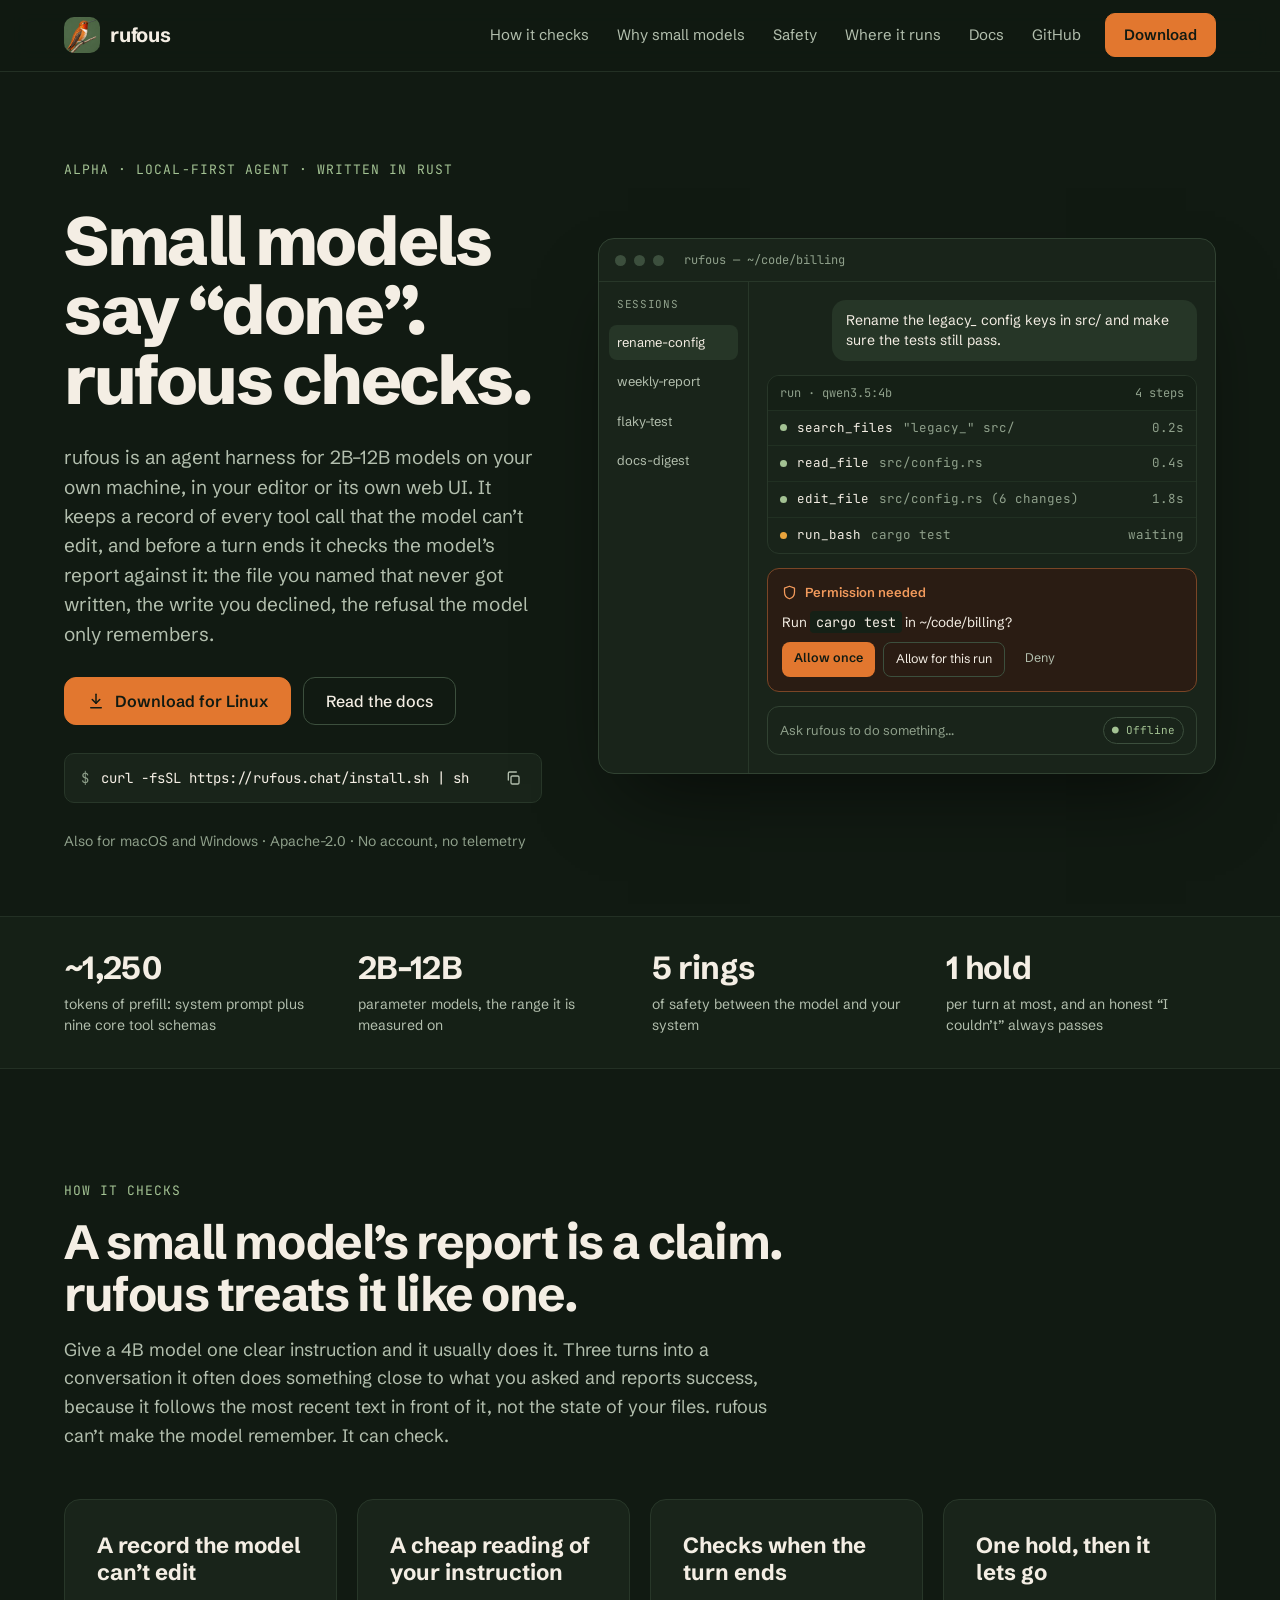
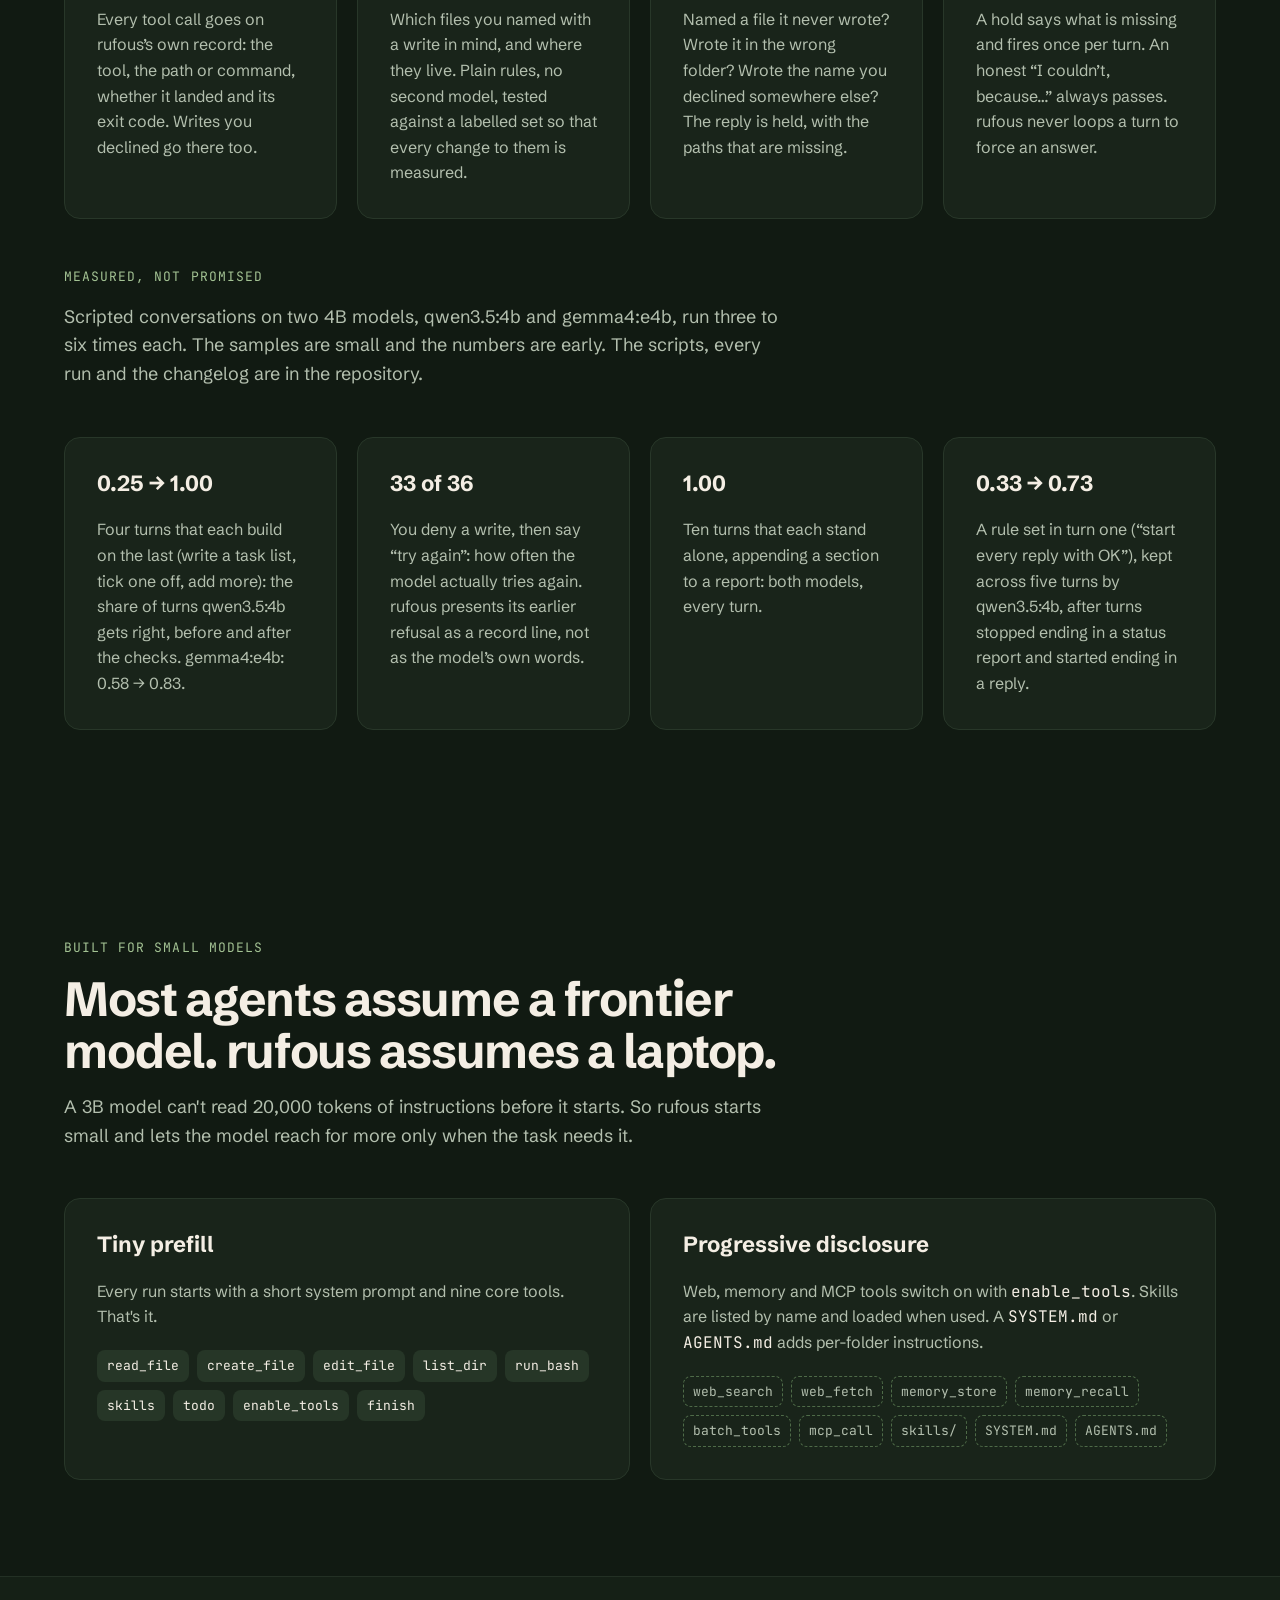
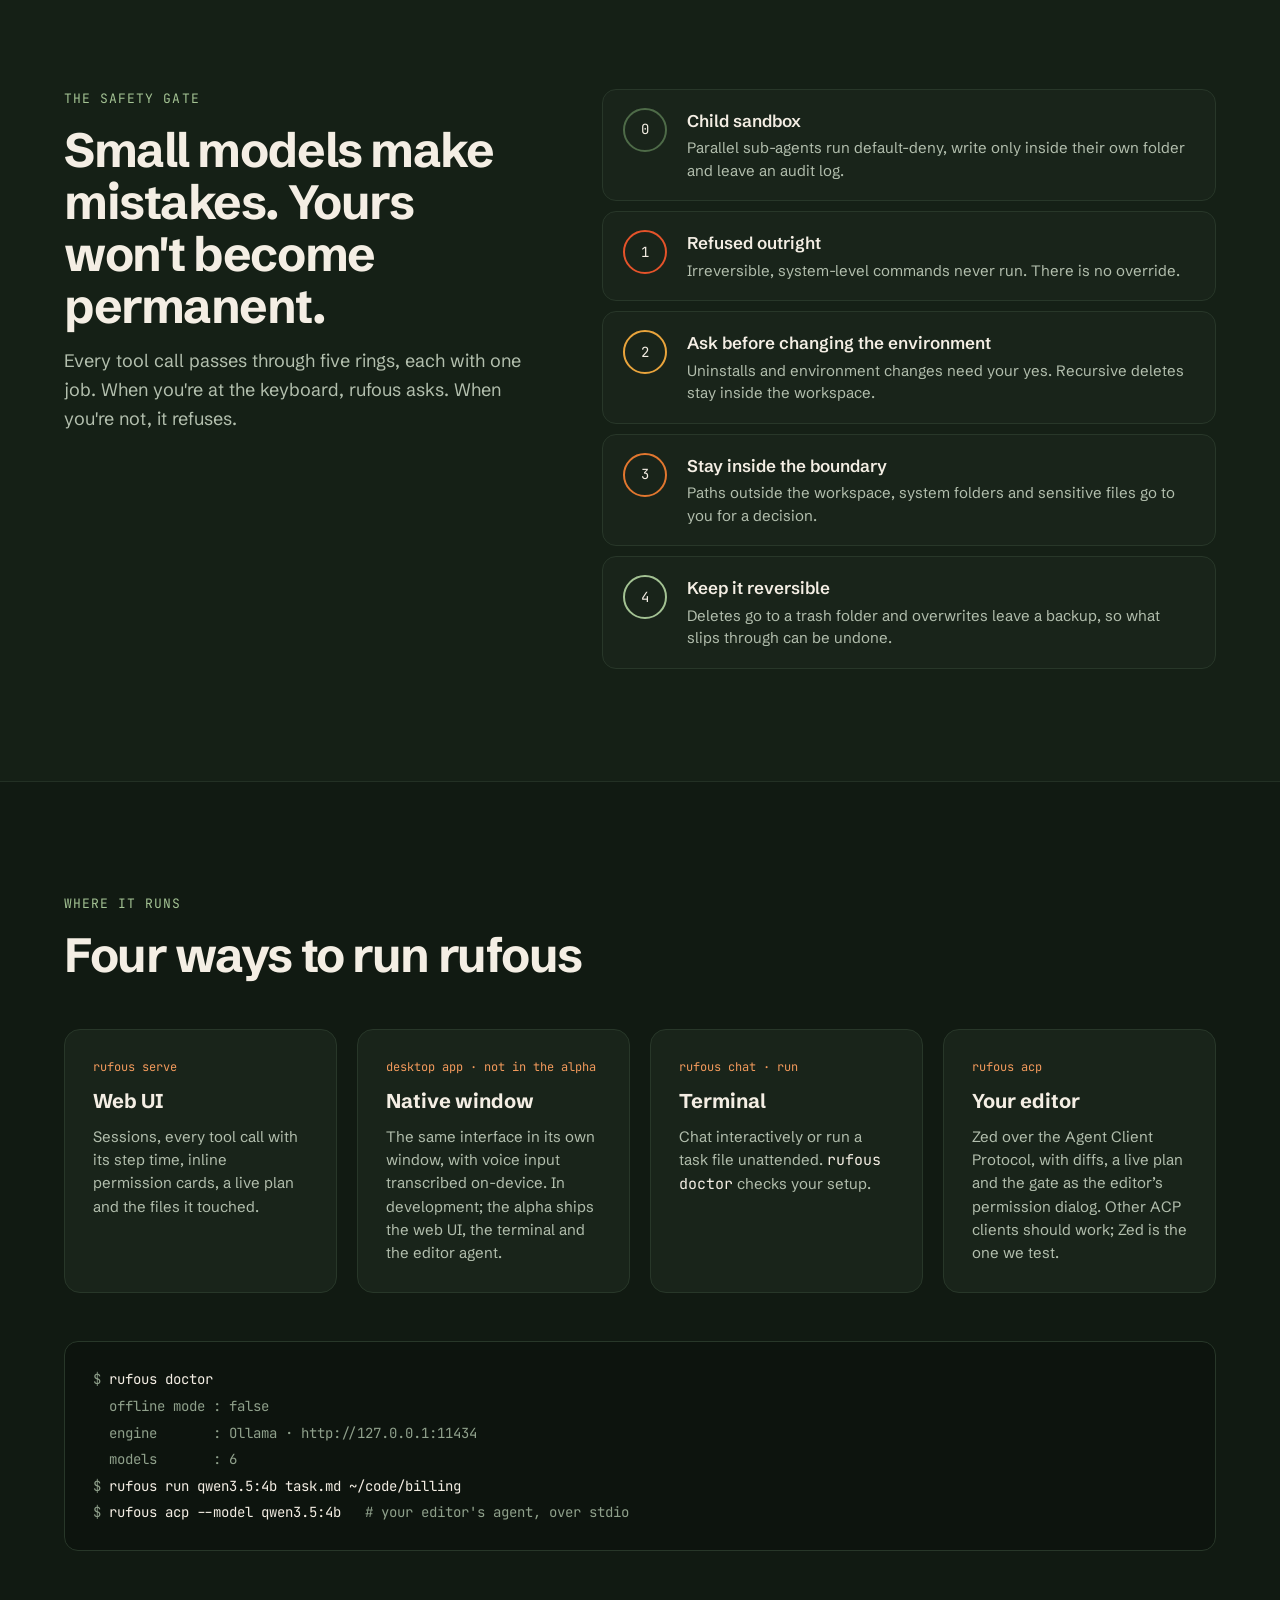
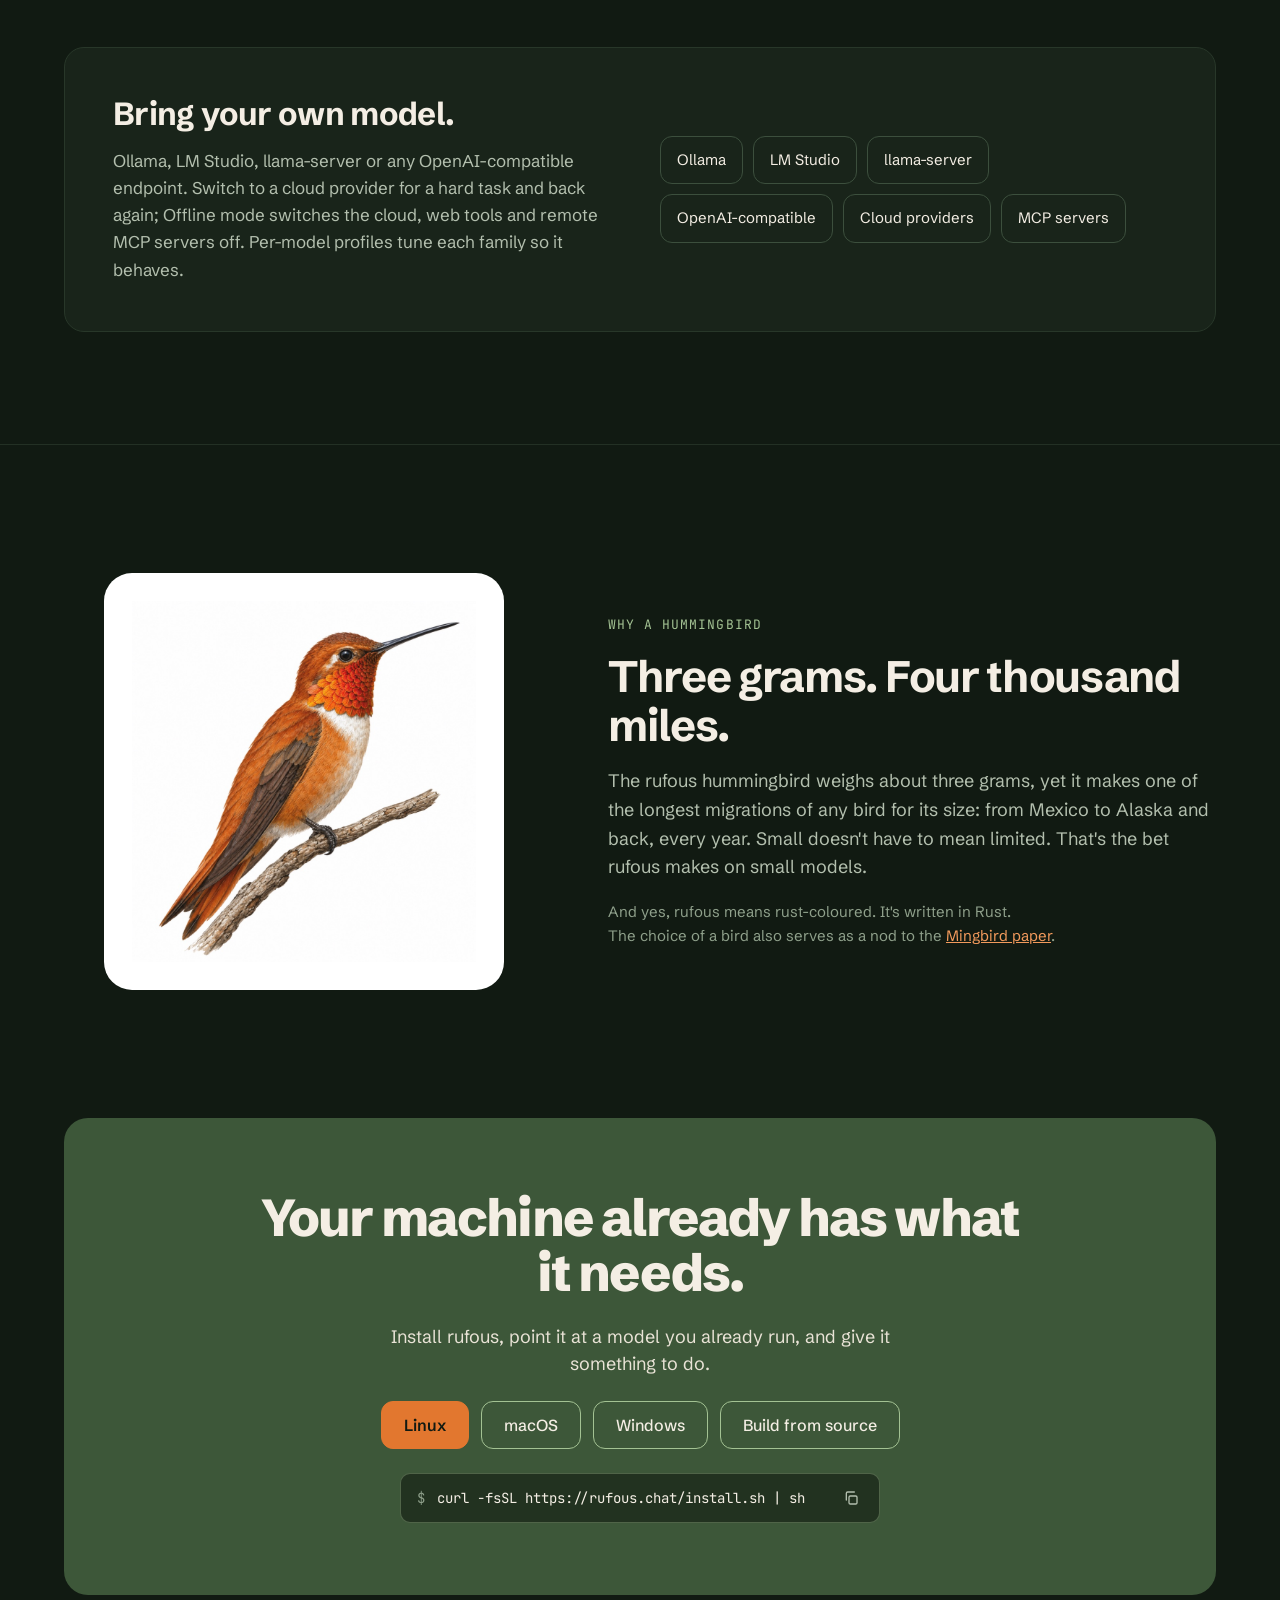
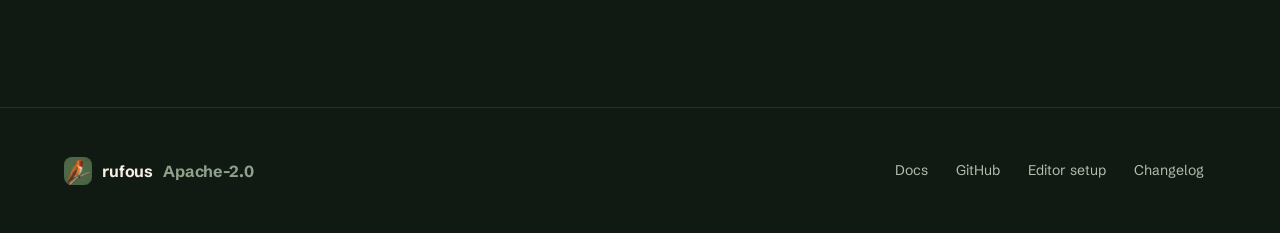
==== index.html @ 3e2ad9cb "initial checkin" ====
<!doctype html>
<html lang="en">
<head>
  <meta charset="utf-8">
  <meta name="viewport" content="width=device-width, initial-scale=1">
  <title>rufous — a local agent that checks small models</title>
  <meta name="description" content="rufous is an agent harness for 2B–12B models on your own machine. It records every tool call the model makes and checks the model’s report against that record before a turn ends. In your editor over ACP, or in its own web UI.">
  <meta name="theme-color" content="#111A12">
  <link rel="canonical" href="https://rufous.chat/">

  <meta property="og:type" content="website">
  <meta property="og:url" content="https://rufous.chat/">
  <meta property="og:title" content="rufous — a local agent that checks small models">
  <meta property="og:description" content="Small models say “done”. rufous checks. An agent harness for 2B–12B models that runs on your machine and asks before it acts.">
  <meta property="og:image" content="https://rufous.chat/assets/img/rufous-icon-512.png">
  <meta name="twitter:card" content="summary">

  <link rel="icon" href="assets/img/favicon.svg" type="image/svg+xml">
  <link rel="icon" href="assets/img/favicon-32.png" sizes="32x32" type="image/png">
  <link rel="apple-touch-icon" href="assets/img/apple-touch-icon.png">

  <link rel="preconnect" href="https://fonts.googleapis.com">
  <link rel="preconnect" href="https://fonts.gstatic.com" crossorigin>
  <link rel="stylesheet" href="https://fonts.googleapis.com/css2?family=Schibsted+Grotesk:wght@400;500;600;700;800&family=JetBrains+Mono:wght@400;500&display=swap">
  <link rel="stylesheet" href="assets/css/styles.css">
  <script>document.documentElement.classList.add('js');</script>
  <script src="assets/js/main.js" defer></script>
</head>
<body>
<a class="skip-link" href="#main">Skip to content</a>

<header class="site-header">
  <nav class="nav container" aria-label="Main">
    <a class="brand" href="#top">
      <img src="assets/img/rufous-icon-64.png" alt="" width="36" height="36">
      <span>rufous</span>
    </a>
    <button class="nav-toggle" type="button" aria-expanded="false" aria-controls="nav-links" aria-label="Open menu">
      <svg aria-hidden="true" width="20" height="20" viewBox="0 0 24 24" fill="none" stroke="currentColor" stroke-width="2" stroke-linecap="round"><path d="M4 7h16M4 12h16M4 17h16"/></svg>
    </button>
    <ul class="nav-links" id="nav-links">
      <li><a href="#checks">How it checks</a></li>
      <li><a href="#small-models">Why small models</a></li>
      <li><a href="#safety">Safety</a></li>
      <li><a href="#surfaces">Where it runs</a></li>
      <li><a href="https://github.com/OWNER/rufous#readme">Docs</a></li>
      <li><a href="https://github.com/OWNER/rufous">GitHub</a></li>
      <li class="nav-cta"><a class="btn btn-primary btn-sm" href="#download">Download</a></li>
    </ul>
  </nav>
</header>

<main id="main">

  <!-- Hero -->
  <section id="top" class="hero container">
    <div class="hero-copy">
      <p class="eyebrow">Alpha · local-first agent · written in Rust</p>
      <h1>Small models say “done”. rufous checks.</h1>
      <p class="hero-sub">rufous is an agent harness for 2B–12B models on your own machine, in your editor or its own web UI. It keeps a record of every tool call that the model can’t edit, and before a turn ends it checks the model’s report against it: the file you named that never got written, the write you declined, the refusal the model only remembers.</p>
      <div class="hero-ctas">
        <a class="btn btn-primary" href="https://github.com/OWNER/rufous/releases/latest" data-download>
          <svg aria-hidden="true" width="18" height="18" viewBox="0 0 24 24" fill="none" stroke="currentColor" stroke-width="2" stroke-linecap="round" stroke-linejoin="round"><path d="M12 3v12"/><path d="m7 10 5 5 5-5"/><path d="M5 21h14"/></svg>
          <span data-download-label>Download for macOS</span>
        </a>
        <a class="btn btn-ghost" href="https://github.com/OWNER/rufous#readme">Read the docs</a>
      </div>
      <div class="install">
        <span class="prompt" aria-hidden="true">$</span>
        <code data-install>curl -fsSL https://rufous.chat/install.sh | sh</code>
        <button class="copy-btn" type="button" aria-label="Copy install command" data-copy>
          <svg class="icon-copy" aria-hidden="true" width="16" height="16" viewBox="0 0 24 24" fill="none" stroke="currentColor" stroke-width="2" stroke-linecap="round" stroke-linejoin="round"><rect x="9" y="9" width="12" height="12" rx="2"/><path d="M5 15V5a2 2 0 0 1 2-2h10"/></svg>
          <svg class="icon-check" aria-hidden="true" width="16" height="16" viewBox="0 0 24 24" fill="none" stroke="currentColor" stroke-width="2.4" stroke-linecap="round" stroke-linejoin="round"><path d="m5 12 5 5 9-10"/></svg>
        </button>
      </div>
      <p class="hero-note"><span data-other-platforms>Also for Windows and Linux</span> · Apache-2.0 · No account, no telemetry</p>
    </div>

    <div class="hero-visual">
      <div class="app-mock" role="img" aria-label="The rufous app: a session list, a conversation with a run of tool calls, and a permission card asking to run cargo test">
        <div class="app-bar" aria-hidden="true">
          <span class="dot"></span><span class="dot"></span><span class="dot"></span>
          <span class="title mono">rufous — ~/code/billing</span>
        </div>
        <div class="app-body" aria-hidden="true">
          <div class="app-rail">
            <span class="label mono">Sessions</span>
            <span class="session is-active">rename-config</span>
            <span class="session">weekly-report</span>
            <span class="session">flaky-test</span>
            <span class="session">docs-digest</span>
          </div>
          <div class="app-main">
            <div class="msg-user">Rename the legacy_ config keys in src/ and make sure the tests still pass.</div>
            <div class="run">
              <div class="run-head mono"><span>run · qwen3.5:4b</span><span>4 steps</span></div>
              <div class="run-step"><span class="pip"></span><span>search_files</span><span class="arg">"legacy_" src/</span><span class="time">0.2s</span></div>
              <div class="run-step"><span class="pip"></span><span>read_file</span><span class="arg">src/config.rs</span><span class="time">0.4s</span></div>
              <div class="run-step"><span class="pip"></span><span>edit_file</span><span class="arg">src/config.rs (6 changes)</span><span class="time">1.8s</span></div>
              <div class="run-step"><span class="pip is-waiting"></span><span>run_bash</span><span class="arg">cargo test</span><span class="time">waiting</span></div>
            </div>
            <div class="perm">
              <div class="perm-title">
                <svg width="15" height="15" viewBox="0 0 24 24" fill="none" stroke="currentColor" stroke-width="2" stroke-linecap="round" stroke-linejoin="round"><path d="M12 2 4 5v6c0 5 3.5 9.5 8 11 4.5-1.5 8-6 8-11V5z"/></svg>
                Permission needed
              </div>
              <div class="perm-q">Run <code>cargo test</code> in ~/code/billing?</div>
              <div class="perm-actions">
                <span class="allow">Allow once</span>
                <span class="allow-run">Allow for this run</span>
                <span class="deny">Deny</span>
              </div>
            </div>
            <div class="composer">
              <span class="placeholder">Ask rufous to do something…</span>
              <span class="pill">● Offline</span>
            </div>
          </div>
        </div>
      </div>
    </div>
  </section>

  <!-- Facts -->
  <section class="band" aria-label="At a glance">
    <ul class="facts container">
      <li><strong>~1,250</strong><span>tokens of prefill: system prompt plus nine core tool schemas</span></li>
      <li><strong>2B–12B</strong><span>parameter models, the range it is measured on</span></li>
      <li><strong>5 rings</strong><span>of safety between the model and your system</span></li>
      <li><strong>1 hold</strong><span>per turn at most, and an honest “I couldn’t” always passes</span></li>
    </ul>
  </section>

  <!-- Checks -->
  <section id="checks" class="section container">
    <div class="section-head">
      <p class="eyebrow">How it checks</p>
      <h2 class="h2">A small model’s report is a claim. rufous treats it like one.</h2>
      <p class="lede">Give a 4B model one clear instruction and it usually does it. Three turns into a conversation it often does something close to what you asked and reports success, because it follows the most recent text in front of it, not the state of your files. rufous can’t make the model remember. It can check.</p>
    </div>
    <div class="cards-4">
      <article class="card">
        <h3>A record the model can’t edit</h3>
        <p>Every tool call goes on rufous’s own record: the tool, the path or command, whether it landed and its exit code. Writes you declined go there too.</p>
      </article>
      <article class="card">
        <h3>A cheap reading of your instruction</h3>
        <p>Which files you named with a write in mind, and where they live. Plain rules, no second model, tested against a labelled set so that every change to them is measured.</p>
      </article>
      <article class="card">
        <h3>Checks when the turn ends</h3>
        <p>Named a file it never wrote? Wrote it in the wrong folder? Wrote the name you declined somewhere else? The reply is held, with the paths that are missing.</p>
      </article>
      <article class="card">
        <h3>One hold, then it lets go</h3>
        <p>A hold says what is missing and fires once per turn. An honest “I couldn’t, because…” always passes. rufous never loops a turn to force an answer.</p>
      </article>
    </div>
    <div class="section-head">
      <p class="eyebrow">Measured, not promised</p>
      <p class="lede">Scripted conversations on two 4B models, qwen3.5:4b and gemma4:e4b, run three to six times each. The samples are small and the numbers are early. The scripts, every run and the changelog are in the repository.</p>
    </div>
    <div class="cards-4">
      <article class="card">
        <h3>0.25 → 1.00</h3>
        <p>Four turns that each build on the last (write a task list, tick one off, add more): the share of turns qwen3.5:4b gets right, before and after the checks. gemma4:e4b: 0.58 → 0.83.</p>
      </article>
      <article class="card">
        <h3>33 of 36</h3>
        <p>You deny a write, then say “try again”: how often the model actually tries again. rufous presents its earlier refusal as a record line, not as the model’s own words.</p>
      </article>
      <article class="card">
        <h3>1.00</h3>
        <p>Ten turns that each stand alone, appending a section to a report: both models, every turn.</p>
      </article>
      <article class="card">
        <h3>0.33 → 0.73</h3>
        <p>A rule set in turn one (“start every reply with OK”), kept across five turns by qwen3.5:4b, after turns stopped ending in a status report and started ending in a reply.</p>
      </article>
    </div>
  </section>

  <!-- Small models -->
  <section id="small-models" class="section container">
    <div class="section-head">
      <p class="eyebrow">Built for small models</p>
      <h2 class="h2">Most agents assume a frontier model. rufous assumes a laptop.</h2>
      <p class="lede">A 3B model can't read 20,000 tokens of instructions before it starts. So rufous starts small and lets the model reach for more only when the task needs it.</p>
    </div>
    <div class="cards-2">
      <article class="card">
        <h3>Tiny prefill</h3>
        <p>Every run starts with a short system prompt and nine core tools. That's it.</p>
        <ul class="chips" aria-label="Core tools">
          <li class="chip">read_file</li>
          <li class="chip">create_file</li>
          <li class="chip">edit_file</li>
          <li class="chip">list_dir</li>
          <li class="chip">run_bash</li>
          <li class="chip">skills</li>
          <li class="chip">todo</li>
          <li class="chip">enable_tools</li>
          <li class="chip">finish</li>
        </ul>
      </article>
      <article class="card">
        <h3>Progressive disclosure</h3>
        <p>Web, memory and MCP tools switch on with <code>enable_tools</code>. Skills are listed by name and loaded when used. A <code>SYSTEM.md</code> or <code>AGENTS.md</code> adds per-folder instructions.</p>
        <ul class="chips" aria-label="Loaded on demand">
          <li class="chip chip-dashed">web_search</li>
          <li class="chip chip-dashed">web_fetch</li>
          <li class="chip chip-dashed">memory_store</li>
          <li class="chip chip-dashed">memory_recall</li>
          <li class="chip chip-dashed">batch_tools</li>
          <li class="chip chip-dashed">mcp_call</li>
          <li class="chip chip-dashed">skills/</li>
          <li class="chip chip-dashed">SYSTEM.md</li>
          <li class="chip chip-dashed">AGENTS.md</li>
        </ul>
      </article>
    </div>
  </section>

  <!-- Safety -->
  <section id="safety" class="band">
    <div class="safety container">
      <div class="section-head">
        <p class="eyebrow">The safety gate</p>
        <h2 class="h2">Small models make mistakes. Yours won't become permanent.</h2>
        <p class="lede">Every tool call passes through five rings, each with one job. When you're at the keyboard, rufous asks. When you're not, it refuses.</p>
      </div>
      <ol class="rings">
        <li class="ring" data-ring="0"><span class="ring-num" aria-hidden="true">0</span><span class="ring-text"><strong>Child sandbox</strong><span>Parallel sub-agents run default-deny, write only inside their own folder and leave an audit log.</span></span></li>
        <li class="ring" data-ring="1"><span class="ring-num" aria-hidden="true">1</span><span class="ring-text"><strong>Refused outright</strong><span>Irreversible, system-level commands never run. There is no override.</span></span></li>
        <li class="ring" data-ring="2"><span class="ring-num" aria-hidden="true">2</span><span class="ring-text"><strong>Ask before changing the environment</strong><span>Uninstalls and environment changes need your yes. Recursive deletes stay inside the workspace.</span></span></li>
        <li class="ring" data-ring="3"><span class="ring-num" aria-hidden="true">3</span><span class="ring-text"><strong>Stay inside the boundary</strong><span>Paths outside the workspace, system folders and sensitive files go to you for a decision.</span></span></li>
        <li class="ring" data-ring="4"><span class="ring-num" aria-hidden="true">4</span><span class="ring-text"><strong>Keep it reversible</strong><span>Deletes go to a trash folder and overwrites leave a backup, so what slips through can be undone.</span></span></li>
      </ol>
    </div>
  </section>

  <!-- Surfaces -->
  <section id="surfaces" class="section container">
    <div class="section-head">
      <p class="eyebrow">Where it runs</p>
      <h2 class="h2">Four ways to run rufous</h2>
    </div>
    <div class="cards-4">
      <article class="card surface">
        <span class="tag">rufous serve</span>
        <h3>Web UI</h3>
        <p>Sessions, every tool call with its step time, inline permission cards, a live plan and the files it touched.</p>
      </article>
      <article class="card surface">
        <span class="tag">desktop app · not in the alpha</span>
        <h3>Native window</h3>
        <p>The same interface in its own window, with voice input transcribed on-device. In development; the alpha ships the web UI, the terminal and the editor agent.</p>
      </article>
      <article class="card surface">
        <span class="tag">rufous chat · run</span>
        <h3>Terminal</h3>
        <p>Chat interactively or run a task file unattended. <code>rufous doctor</code> checks your setup.</p>
      </article>
      <article class="card surface">
        <span class="tag">rufous acp</span>
        <h3>Your editor</h3>
        <p>Zed over the Agent Client Protocol, with diffs, a live plan and the gate as the editor’s permission dialog. Other ACP clients should work; Zed is the one we test.</p>
      </article>
    </div>
<pre class="terminal" aria-label="Example terminal commands"><span class="dim">$</span> rufous doctor
<span class="dim">  offline mode : false
  engine       : Ollama · http://127.0.0.1:11434
  models       : 6</span>
<span class="dim">$</span> rufous run qwen3.5:4b task.md ~/code/billing
<span class="dim">$</span> rufous acp --model qwen3.5:4b   <span class="dim"># your editor's agent, over stdio</span></pre>
  </section>

  <!-- Models -->
  <section class="models-wrap container">
    <div class="models">
      <div class="models-copy">
        <h2>Bring your own model.</h2>
        <p>Ollama, LM Studio, llama-server or any OpenAI-compatible endpoint. Switch to a cloud provider for a hard task and back again; Offline mode switches the cloud, web tools and remote MCP servers off. Per-model profiles tune each family so it behaves.</p>
      </div>
      <ul class="backends" aria-label="Supported backends">
        <li>Ollama</li>
        <li>LM Studio</li>
        <li>llama-server</li>
        <li>OpenAI-compatible</li>
        <li>Cloud providers</li>
        <li>MCP servers</li>
      </ul>
    </div>
  </section>

  <!-- Name story -->
  <section class="story-band">
    <div class="story container">
      <figure class="plate">
        <img src="assets/img/rufous-on-branch.jpg" alt="A rufous hummingbird perched on a bare branch, with an orange back and a red-orange throat" width="952" height="1000" loading="lazy">
      </figure>
      <div class="story-copy">
        <p class="eyebrow">Why a hummingbird</p>
        <h2 class="h2">Three grams. Four thousand miles.</h2>
        <p class="lede">The rufous hummingbird weighs about three grams, yet it makes one of the longest migrations of any bird for its size: from Mexico to Alaska and back, every year. Small doesn't have to mean limited. That's the bet rufous makes on small models.</p>
        <p class="aside">And yes, rufous means rust-coloured. It's written in Rust.<br>
          The choice of a bird also serves as a nod to the <a href="https://arxiv.org/html/2610.02001v1">Mingbird paper</a>.</p>
      </div>
    </div>
  </section>

  <!-- Download -->
  <section id="download" class="download-wrap container">
    <div class="download">
      <h2>Your machine already has what it needs.</h2>
      <p>Install rufous, point it at a model you already run, and give it something to do.</p>
      <div class="platforms">
        <a class="btn btn-primary" href="https://github.com/OWNER/rufous/releases/latest" data-platform="mac">macOS</a>
        <a class="btn btn-ghost" href="https://github.com/OWNER/rufous/releases/latest" data-platform="windows">Windows</a>
        <a class="btn btn-ghost" href="https://github.com/OWNER/rufous/releases/latest" data-platform="linux">Linux</a>
        <a class="btn btn-ghost" href="https://github.com/OWNER/rufous#build">Build from source</a>
      </div>
      <div class="install">
        <span class="prompt" aria-hidden="true">$</span>
        <code data-install>curl -fsSL https://rufous.chat/install.sh | sh</code>
        <button class="copy-btn" type="button" aria-label="Copy install command" data-copy>
          <svg class="icon-copy" aria-hidden="true" width="16" height="16" viewBox="0 0 24 24" fill="none" stroke="currentColor" stroke-width="2" stroke-linecap="round" stroke-linejoin="round"><rect x="9" y="9" width="12" height="12" rx="2"/><path d="M5 15V5a2 2 0 0 1 2-2h10"/></svg>
          <svg class="icon-check" aria-hidden="true" width="16" height="16" viewBox="0 0 24 24" fill="none" stroke="currentColor" stroke-width="2.4" stroke-linecap="round" stroke-linejoin="round"><path d="m5 12 5 5 9-10"/></svg>
        </button>
      </div>
    </div>
  </section>

</main>

<footer class="site-footer">
  <div class="footer container">
    <div class="brand">
      <img src="assets/img/rufous-icon-64.png" alt="" width="28" height="28">
      <span>rufous</span>
      <span class="license">Apache-2.0</span>
    </div>
    <ul class="footer-links">
      <li><a href="https://github.com/OWNER/rufous#readme">Docs</a></li>
      <li><a href="https://github.com/OWNER/rufous">GitHub</a></li>
      <li><a href="https://github.com/OWNER/rufous/blob/main/docs/acp.md">Editor setup</a></li>
      <li><a href="https://github.com/OWNER/rufous/releases">Changelog</a></li>
    </ul>
  </div>
</footer>
</body>
</html>
---- assets/css/styles.css ----
/* rufous.chat — palette taken from the app icon */
:root {
  --bg: #111A12;
  --bg-band: #152016;
  --panel: #19241A;
  --panel-raised: #263627;
  --code: #0D140E;
  --line-soft: #213022;
  --line: #233024;
  --line-panel: #283729;
  --line-strong: #314232;
  --line-control: #3C4F3D;

  --fg: #F4EEE4;
  --fg-on-green: #E9E3D6;
  --muted: #B3BFAE;
  --faint: #8FA08B;
  --leaf: #A3C293;
  --tile: #4E6B48;
  --tile-deep: #3D5739;

  --accent: #E2772F;
  --accent-text: #F29A5C;
  --accent-hover: #F7B98C;
  --gorget: #E5532A;
  --amber: #E9A43C;
  --warm-bg: #2A1C13;
  --warm-line: #7A4526;

  --font-sans: 'Schibsted Grotesk', system-ui, -apple-system, 'Segoe UI', sans-serif;
  --font-mono: 'JetBrains Mono', ui-monospace, SFMono-Regular, Menlo, monospace;

  --container: 1200px;
  --gutter: 24px;
  --header-h: 69px;
  color-scheme: dark;
}

*, *::before, *::after { box-sizing: border-box; }

html { scroll-behavior: smooth; scroll-padding-top: calc(var(--header-h) + 16px); }
@media (prefers-reduced-motion: reduce) { html { scroll-behavior: auto; } }

body {
  margin: 0;
  background: var(--bg);
  color: var(--fg);
  font-family: var(--font-sans);
  font-size: 16px;
  line-height: 1.5;
  -webkit-font-smoothing: antialiased;
  overflow-x: hidden;
}

img { max-width: 100%; display: block; }
a { color: var(--accent-text); }
a:hover { color: var(--accent-hover); }
h1, h2, h3, p, ol, ul { margin: 0; }
.mono, code { font-family: var(--font-mono); }

:focus-visible { outline: 2px solid var(--accent); outline-offset: 3px; border-radius: 6px; }

.skip-link {
  position: absolute; left: 16px; top: -48px; z-index: 100;
  background: var(--accent); color: var(--bg); padding: 10px 16px; border-radius: 8px;
  font-weight: 600; text-decoration: none;
}
.skip-link:focus { top: 12px; }

.container { max-width: var(--container); margin: 0 auto; padding-inline: var(--gutter); }

/* ---------- Buttons ---------- */
.btn {
  display: inline-flex; align-items: center; justify-content: center; gap: 10px;
  min-height: 48px; padding: 12px 22px; border-radius: 12px;
  font: 600 16px/1.2 var(--font-sans); text-decoration: none; cursor: pointer;
  transition: background-color .15s ease, border-color .15s ease, color .15s ease;
}
.btn-primary { background: var(--accent); color: var(--bg); border: 1px solid var(--accent); }
.btn-primary:hover { background: var(--accent-text); border-color: var(--accent-text); color: var(--bg); }
.btn-ghost { border: 1px solid var(--line-control); color: var(--fg); font-weight: 500; background: transparent; }
.btn-ghost:hover { border-color: var(--leaf); color: var(--fg); }
.btn-sm { min-height: 44px; padding: 10px 18px; border-radius: 10px; font-size: 15px; }

.eyebrow {
  font-family: var(--font-mono); font-size: 13px; letter-spacing: .08em;
  text-transform: uppercase; color: var(--leaf);
}
.section-head { display: flex; flex-direction: column; gap: 16px; max-width: 720px; }
.h2 { font-size: clamp(32px, 4vw, 48px); line-height: 1.08; font-weight: 700; letter-spacing: -0.03em; }
.lede { font-size: 18px; line-height: 1.6; color: var(--muted); }

/* ---------- Header ---------- */
.site-header {
  position: sticky; top: 0; z-index: 50;
  background: rgba(17, 26, 18, .86);
  backdrop-filter: saturate(140%) blur(12px);
  -webkit-backdrop-filter: saturate(140%) blur(12px);
  border-bottom: 1px solid var(--line);
}
.nav {
  display: flex; align-items: center; justify-content: space-between; gap: 16px;
  padding-block: 12px;
}
.brand { display: flex; align-items: center; gap: 10px; color: var(--fg); text-decoration: none; }
.brand:hover { color: var(--fg); }
.brand img { width: 36px; height: 36px; border-radius: 10px; }
.brand span { font-size: 20px; font-weight: 700; letter-spacing: -0.01em; }

.nav-links { display: flex; align-items: center; gap: 4px; list-style: none; padding: 0; }
.nav-links a:not(.btn) {
  display: block; padding: 12px; color: var(--muted); text-decoration: none; font-size: 15px; border-radius: 8px;
}
.nav-links a:not(.btn):hover { color: var(--fg); }
.nav-links .nav-cta { margin-left: 8px; }

.nav-toggle {
  display: none; width: 44px; height: 44px; border-radius: 10px;
  background: transparent; border: 1px solid var(--line-control); color: var(--fg); cursor: pointer;
  align-items: center; justify-content: center;
}

@media (max-width: 860px) {
  .js .nav-toggle { display: inline-flex; }
  .js .nav-links {
    display: none; position: absolute; left: 0; right: 0; top: 100%;
    flex-direction: column; align-items: stretch; gap: 0;
    background: var(--bg); border-bottom: 1px solid var(--line); padding: 8px var(--gutter) 20px;
  }
  .js .nav-links.is-open { display: flex; }
  .js .nav-links .nav-cta { margin: 12px 0 0; }
  .nav { flex-wrap: wrap; }
  .nav-links { flex-wrap: wrap; }
}

/* ---------- Hero ---------- */
.hero {
  display: flex; flex-wrap: wrap; gap: 56px; align-items: center;
  padding-top: 88px; padding-bottom: 64px;
}
.hero-copy { flex: 1 1 420px; min-width: 0; display: flex; flex-direction: column; gap: 28px; }
.hero h1 {
  max-width: 560px;
  font-size: clamp(40px, 5.6vw, 68px); line-height: 1.02; font-weight: 800; letter-spacing: -0.035em;
}
.hero-sub { font-size: 19px; line-height: 1.55; color: var(--muted); max-width: 540px; }
.hero-ctas { display: flex; flex-wrap: wrap; gap: 12px; }
.hero-note { font-size: 14px; color: var(--faint); }

.install {
  display: flex; align-items: center; gap: 12px; max-width: 480px;
  background: var(--panel); border: 1px solid var(--line-panel); border-radius: 10px;
  padding: 6px 6px 6px 16px; font-family: var(--font-mono); font-size: 14px;
}
.install .prompt { color: var(--faint); }
.install code { flex: 1; min-width: 0; overflow-x: auto; white-space: nowrap; scrollbar-width: none; }
.install code::-webkit-scrollbar { display: none; }
.copy-btn {
  flex: 0 0 auto; width: 44px; height: 36px; display: grid; place-items: center;
  background: none; border: 0; border-radius: 8px; color: var(--muted); cursor: pointer;
}
.copy-btn:hover { color: var(--fg); background: var(--panel-raised); }
.copy-btn .icon-check { display: none; color: var(--leaf); }
.copy-btn.is-copied .icon-copy { display: none; }
.copy-btn.is-copied .icon-check { display: block; }

/* Product mock */
.hero-visual { flex: 1 1 560px; min-width: 0; }
.app-mock {
  background: var(--panel); border: 1px solid var(--line-strong); border-radius: 16px; overflow: hidden;
  box-shadow: 0 40px 80px -30px rgba(0, 0, 0, .6);
}
.app-bar { display: flex; align-items: center; gap: 8px; padding: 12px 16px; border-bottom: 1px solid var(--line-panel); }
.app-bar .dot { width: 11px; height: 11px; border-radius: 50%; background: var(--line-control); }
.app-bar .title { margin-left: 12px; font-size: 12px; color: var(--faint); }
.app-body { display: flex; min-height: 420px; }
.app-rail {
  flex: 0 0 150px; border-right: 1px solid var(--line-panel); padding: 14px 10px;
  display: flex; flex-direction: column; gap: 4px;
}
.app-rail .label { font-size: 11px; color: var(--faint); padding: 0 8px 8px; text-transform: uppercase; letter-spacing: .06em; }
.app-rail .session { font-size: 13px; padding: 8px; color: var(--muted); border-radius: 8px; }
.app-rail .session.is-active { background: var(--panel-raised); color: var(--fg); }
.app-main { flex: 1; min-width: 0; padding: 18px; display: flex; flex-direction: column; gap: 14px; }
.msg-user {
  align-self: flex-end; max-width: 85%; background: var(--panel-raised);
  border-radius: 14px 14px 4px 14px; padding: 10px 14px; font-size: 14px; line-height: 1.45;
}
.run { border: 1px solid var(--line-panel); border-radius: 12px; overflow: hidden; }
.run-head {
  display: flex; justify-content: space-between; padding: 8px 12px;
  background: var(--bg-band); font-size: 12px; color: var(--faint);
}
.run-step {
  display: flex; align-items: center; gap: 10px; padding: 8px 12px;
  border-top: 1px solid var(--line-soft); font-family: var(--font-mono); font-size: 12.5px;
}
.run-step .pip { flex: 0 0 7px; height: 7px; border-radius: 50%; background: var(--leaf); }
.run-step .pip.is-waiting { background: var(--amber); }
.run-step .arg { flex: 1; min-width: 0; color: var(--faint); overflow: hidden; text-overflow: ellipsis; white-space: nowrap; }
.run-step .time { color: var(--faint); }
.perm {
  border: 1px solid var(--warm-line); background: var(--warm-bg); border-radius: 12px; padding: 14px;
  display: flex; flex-direction: column; gap: 10px;
}
.perm-title { display: flex; align-items: center; gap: 8px; font-size: 13px; font-weight: 600; color: var(--accent-text); }
.perm-q { font-size: 13.5px; }
.perm-q code { background: var(--bg-band); padding: 2px 6px; border-radius: 4px; }
.perm-actions { display: flex; flex-wrap: wrap; gap: 8px; font-size: 12.5px; }
.perm-actions span { padding: 7px 12px; border-radius: 8px; }
.perm-actions .allow { background: var(--accent); color: var(--bg); font-weight: 600; }
.perm-actions .allow-run { border: 1px solid var(--line-control); }
.perm-actions .deny { color: var(--muted); }
.composer {
  margin-top: auto; display: flex; align-items: center; gap: 10px;
  border: 1px solid var(--line-strong); border-radius: 12px; padding: 10px 12px;
}
.composer .placeholder { flex: 1; font-size: 13px; color: var(--faint); }
.composer .pill {
  font-family: var(--font-mono); font-size: 11px; color: var(--leaf);
  border: 1px solid var(--line-control); padding: 4px 8px; border-radius: 999px;
}

@media (max-width: 600px) {
  .app-rail { display: none; }
  .app-body { min-height: 0; }
  .hero { padding-top: 56px; gap: 40px; }
}

/* ---------- Facts ---------- */
.band { background: var(--bg-band); border-block: 1px solid var(--line); }
.facts {
  display: grid; grid-template-columns: repeat(auto-fit, minmax(220px, 1fr)); gap: 24px;
  padding-block: 32px; list-style: none;
}
.facts li { display: flex; flex-direction: column; gap: 6px; }
.facts strong { font-size: 32px; font-weight: 700; letter-spacing: -0.02em; line-height: 1.2; }
.facts span { font-size: 14px; color: var(--muted); }

/* ---------- Sections ---------- */
.section { padding-block: 112px 96px; display: flex; flex-direction: column; gap: 48px; }
.cards-2 { display: grid; grid-template-columns: repeat(auto-fit, minmax(min(320px, 100%), 1fr)); gap: 20px; }
.cards-4 { display: grid; grid-template-columns: repeat(auto-fit, minmax(min(250px, 100%), 1fr)); gap: 20px; }
.card {
  background: var(--panel); border: 1px solid var(--line-panel); border-radius: 16px; padding: 32px;
  display: flex; flex-direction: column; gap: 20px;
}
.card h3 { font-size: 22px; font-weight: 700; line-height: 1.25; }
.card p { font-size: 16px; line-height: 1.6; color: var(--muted); }
.card p code { color: var(--fg); }

.chips { display: flex; flex-wrap: wrap; gap: 8px; list-style: none; padding: 0; }
.chip { font-family: var(--font-mono); font-size: 13px; padding: 6px 10px; border-radius: 8px; background: var(--panel-raised); }
.chip-dashed { background: transparent; border: 1px dashed var(--tile); color: var(--muted); padding: 5px 9px; }

/* Safety */
.safety { display: flex; flex-wrap: wrap; gap: 64px; align-items: flex-start; padding-block: 112px; }
.safety .section-head { flex: 1 1 380px; min-width: 0; }
.rings { flex: 1 1 520px; min-width: 0; list-style: none; padding: 0; display: flex; flex-direction: column; gap: 10px; }
.ring {
  display: flex; gap: 20px; align-items: flex-start;
  background: var(--panel); border: 1px solid var(--line-panel); border-radius: 14px; padding: 18px 20px;
}
.ring-num {
  flex: 0 0 44px; height: 44px; border-radius: 50%; border: 2px solid var(--ring, var(--leaf));
  display: grid; place-items: center; font-family: var(--font-mono); font-size: 14px;
}
.ring-text { display: flex; flex-direction: column; gap: 4px; }
.ring-text strong { font-size: 17px; font-weight: 600; }
.ring-text span { font-size: 15px; line-height: 1.5; color: var(--muted); }
.ring[data-ring="0"] { --ring: var(--tile); }
.ring[data-ring="1"] { --ring: var(--gorget); }
.ring[data-ring="2"] { --ring: var(--amber); }
.ring[data-ring="3"] { --ring: var(--accent); }
.ring[data-ring="4"] { --ring: var(--leaf); }

/* Surfaces */
.surface { padding: 28px; gap: 12px; }
.surface .tag { font-family: var(--font-mono); font-size: 12px; color: var(--accent-text); }
.surface h3 { font-size: 20px; }
.surface p { font-size: 15px; line-height: 1.55; }
.terminal {
  margin: 0; background: var(--code); border: 1px solid var(--line-panel); border-radius: 14px;
  padding: 24px 28px; font-family: var(--font-mono); font-size: 14px; line-height: 1.9;
  overflow-x: auto; white-space: pre; color: var(--fg);
}
.terminal .dim { color: var(--faint); }

/* Models */
.models-wrap { padding-bottom: 112px; }
.models {
  background: var(--panel); border: 1px solid var(--line-panel); border-radius: 20px; padding: 48px;
  display: flex; flex-wrap: wrap; gap: 40px; align-items: center;
}
.models-copy { flex: 1 1 380px; min-width: 0; display: flex; flex-direction: column; gap: 14px; }
.models-copy h2 { font-size: 32px; line-height: 1.15; font-weight: 700; letter-spacing: -0.02em; }
.models-copy p { font-size: 17px; line-height: 1.6; color: var(--muted); }
.backends { flex: 1 1 380px; min-width: 0; display: flex; flex-wrap: wrap; gap: 10px; list-style: none; padding: 0; }
.backends li { font-size: 15px; padding: 12px 16px; border-radius: 12px; border: 1px solid var(--line-control); }
@media (max-width: 600px) { .models { padding: 32px 24px; } }

/* Story */
.story-band { border-top: 1px solid var(--line); }
.story { display: flex; flex-wrap: wrap; gap: 64px; align-items: center; padding-block: 112px; }
.plate { flex: 0 1 400px; width: 100%; max-width: 400px; background: #FFFFFF; border-radius: 28px; padding: 28px; }
.plate img { width: 100%; height: auto; }
.story-copy { flex: 1 1 420px; min-width: 0; display: flex; flex-direction: column; gap: 18px; }
.story-copy h2 { font-size: clamp(32px, 4vw, 44px); line-height: 1.1; }
.story-copy .aside { font-size: 15px; line-height: 1.6; color: var(--faint); }

/* Download */
.download-wrap { padding-bottom: 112px; }
.download {
  background: var(--tile-deep); border-radius: 24px; padding: 72px 40px;
  display: flex; flex-direction: column; align-items: center; gap: 24px; text-align: center;
}
.download h2 { font-size: clamp(32px, 4.4vw, 52px); line-height: 1.05; font-weight: 800; letter-spacing: -0.035em; max-width: 760px; }
.download p { font-size: 18px; color: var(--fg-on-green); max-width: 560px; }
.platforms { display: flex; flex-wrap: wrap; justify-content: center; gap: 12px; }
.download .btn-ghost { border-color: var(--leaf); }
.download .btn-ghost:hover { border-color: var(--fg); }
.download .install { background: rgba(13, 20, 14, .55); border-color: rgba(163, 194, 147, .35); text-align: left; width: 100%; }
@media (max-width: 600px) { .download { padding: 48px 20px; } }

/* Footer */
.site-footer { border-top: 1px solid var(--line); }
.footer {
  display: flex; flex-wrap: wrap; gap: 24px; justify-content: space-between; align-items: center; padding-block: 40px;
}
.footer .brand img { width: 28px; height: 28px; border-radius: 8px; }
.footer .brand span { font-size: 16px; }
.footer .license { font-size: 14px; color: var(--faint); }
.footer-links { display: flex; flex-wrap: wrap; gap: 4px; list-style: none; padding: 0; }
.footer-links a { display: block; padding: 12px; color: var(--muted); text-decoration: none; font-size: 14px; }
.footer-links a:hover { color: var(--fg); }

@media (max-width: 600px) {
  .section, .safety, .story { padding-block: 72px; }
  .card { padding: 24px; }
}
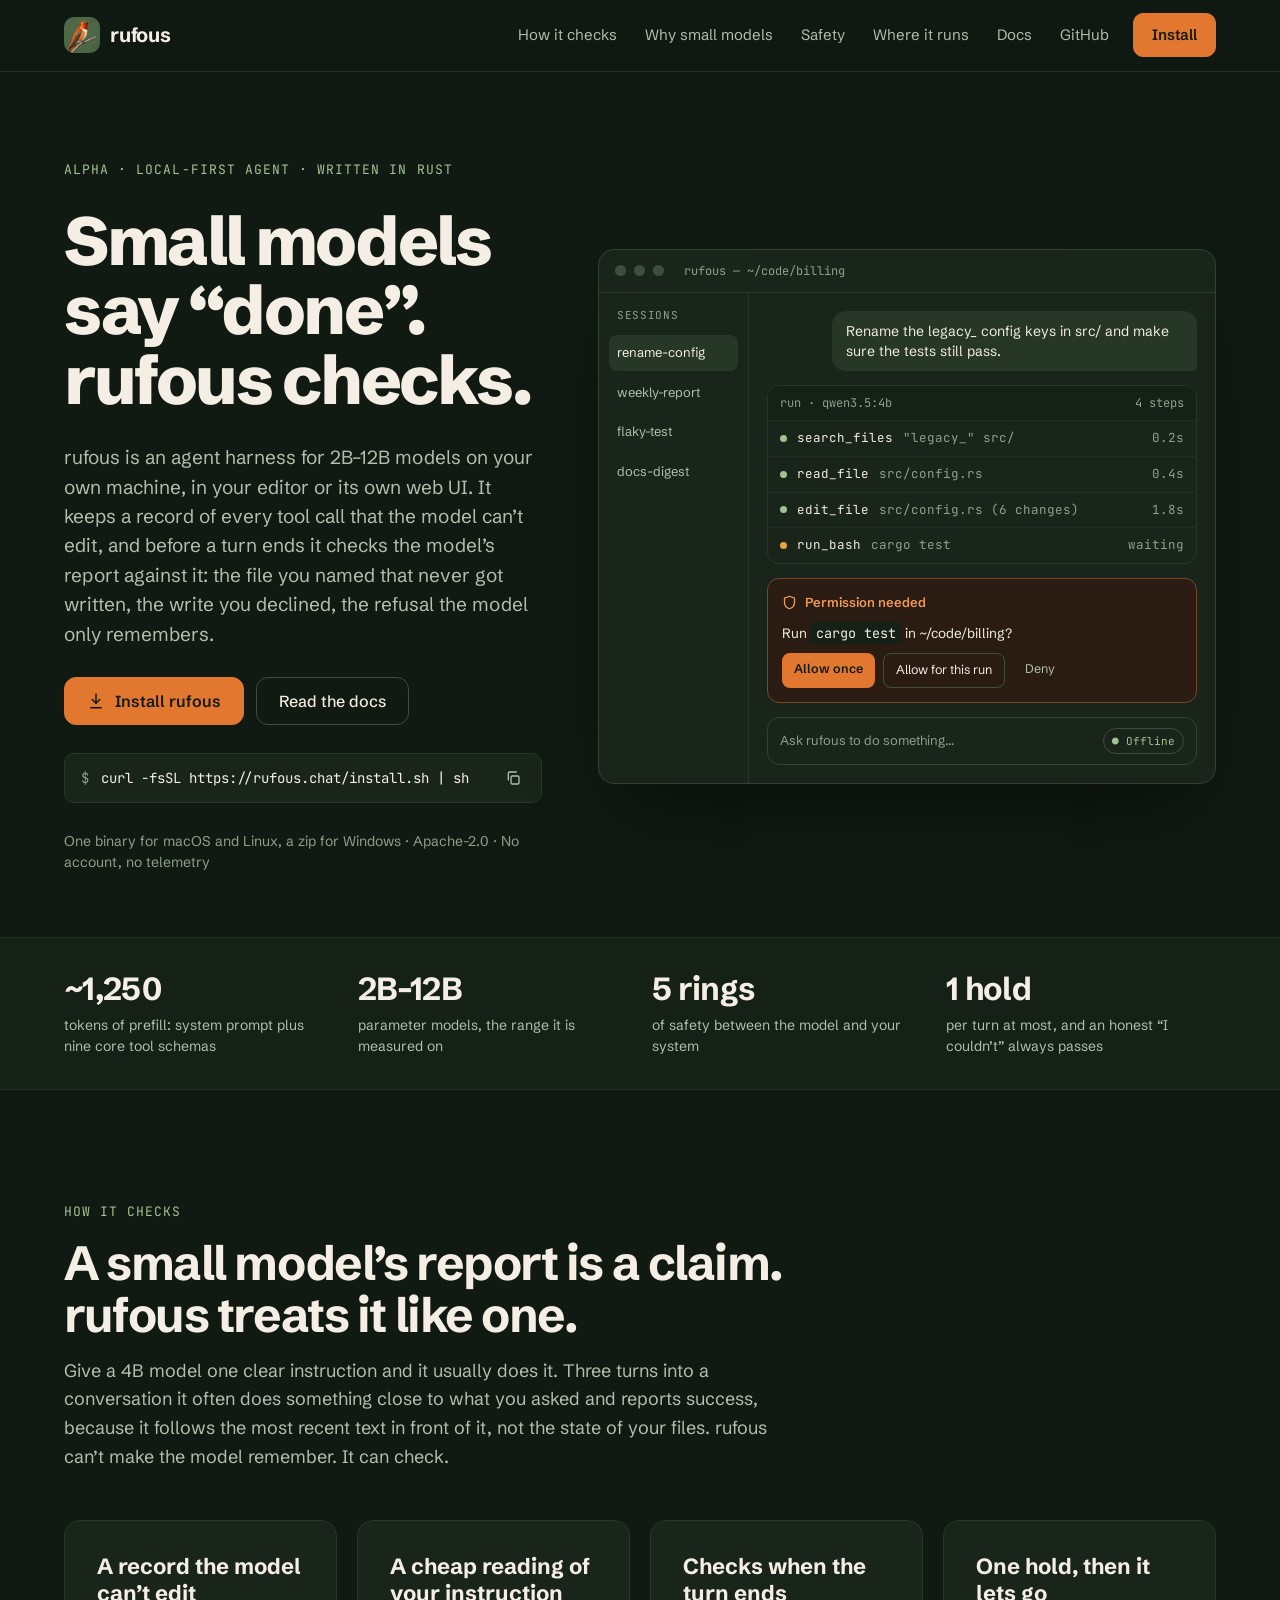
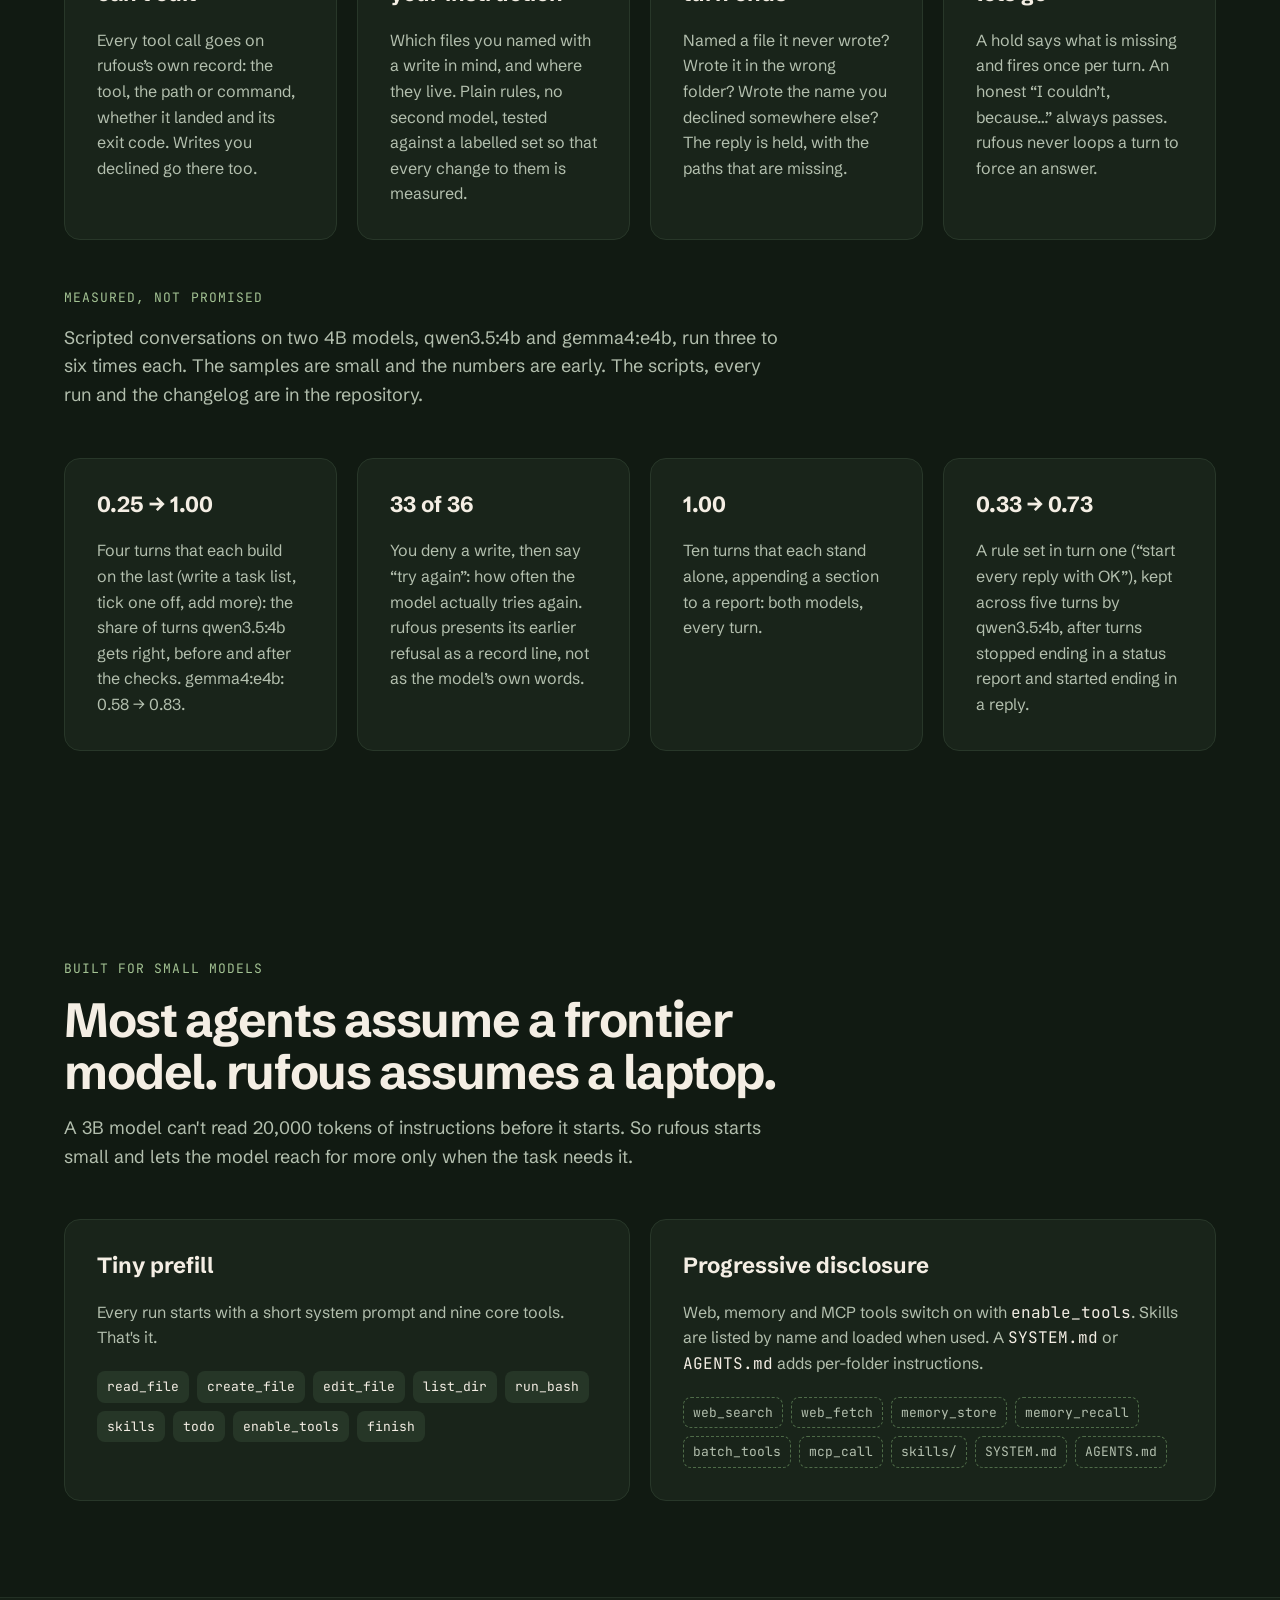
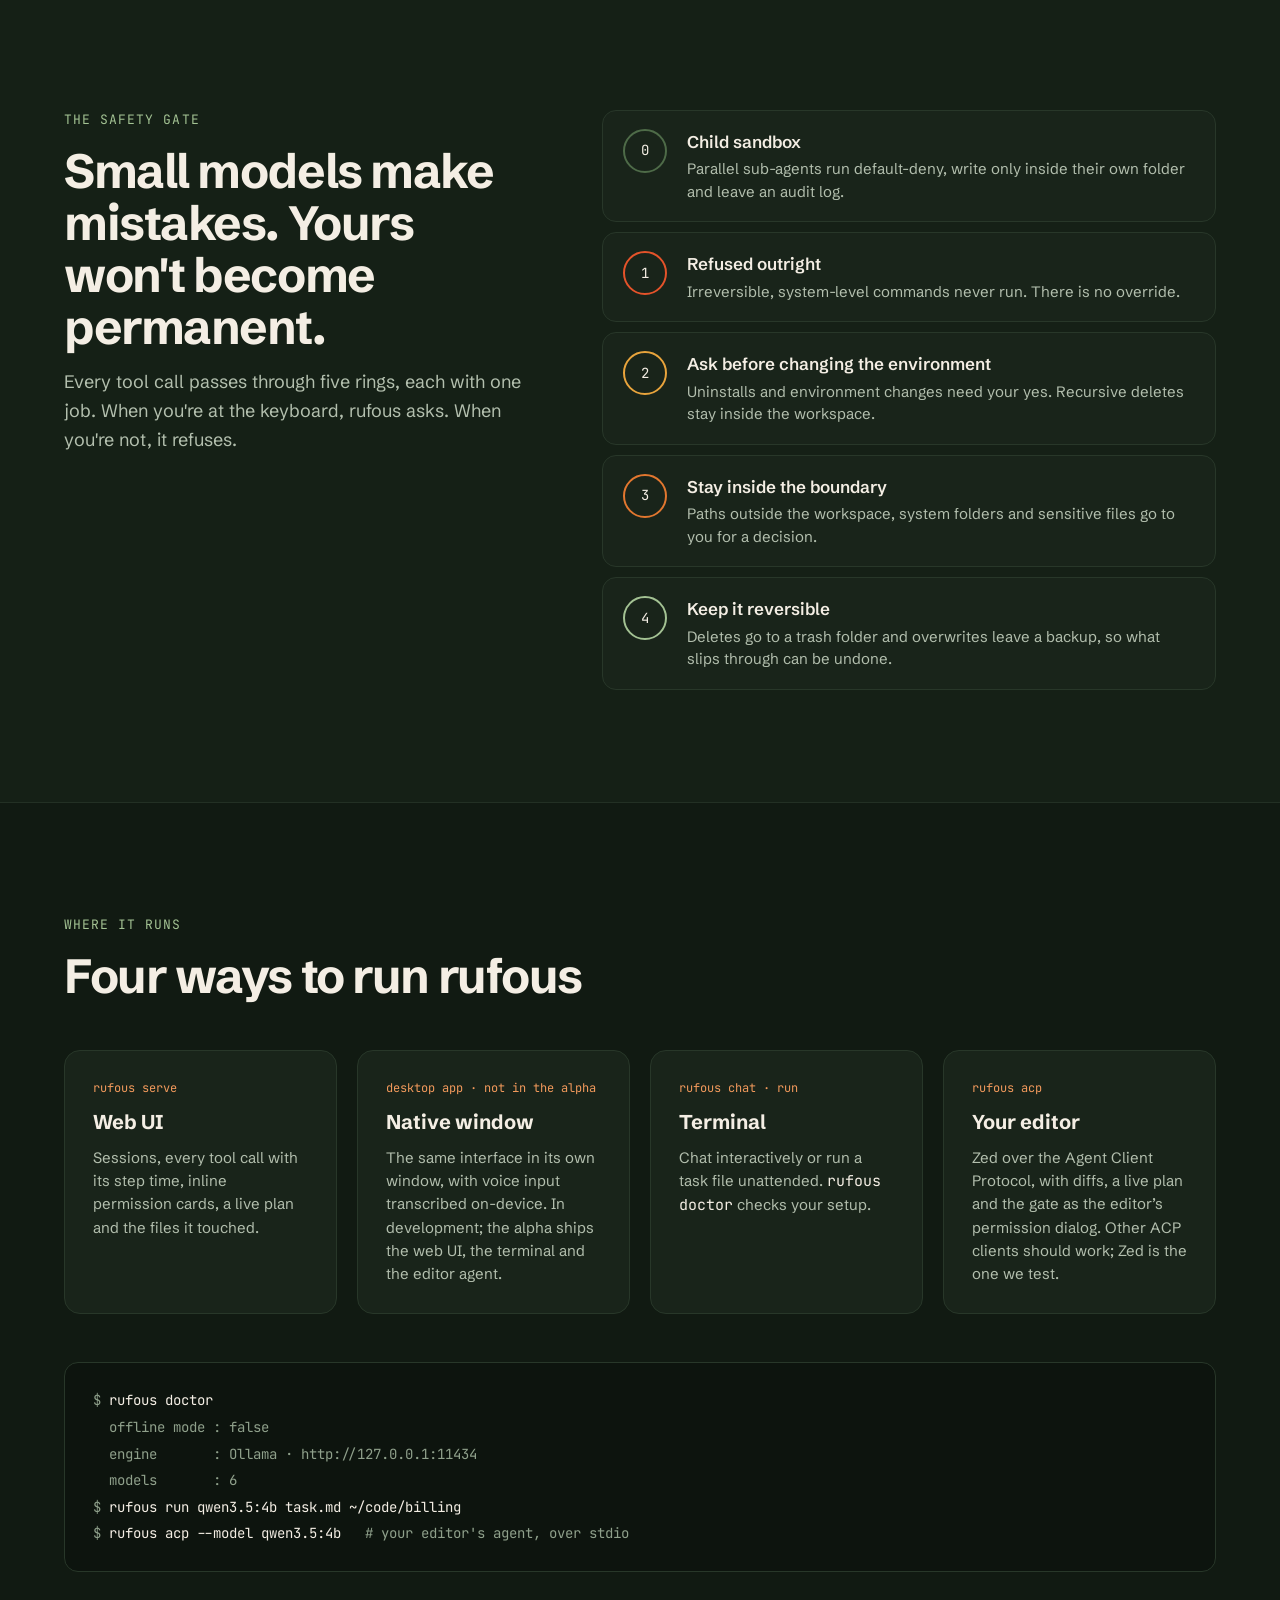
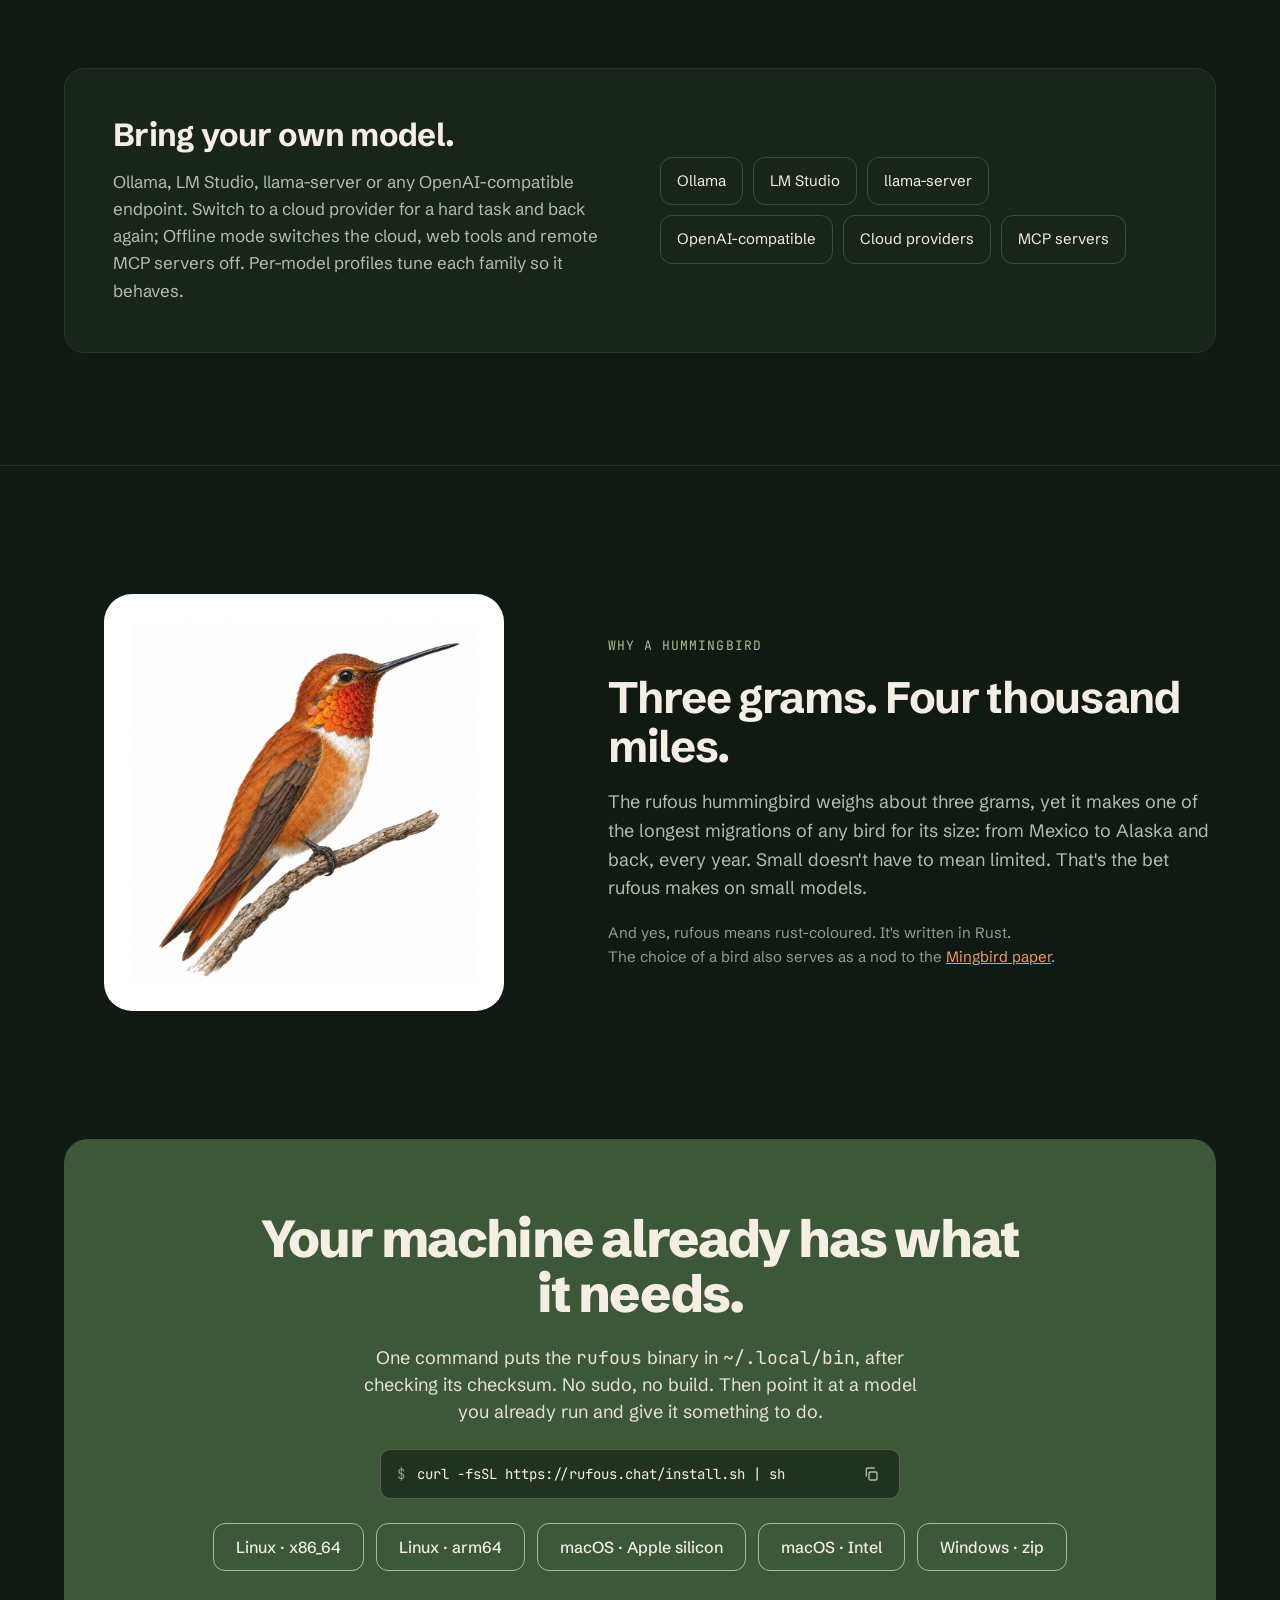
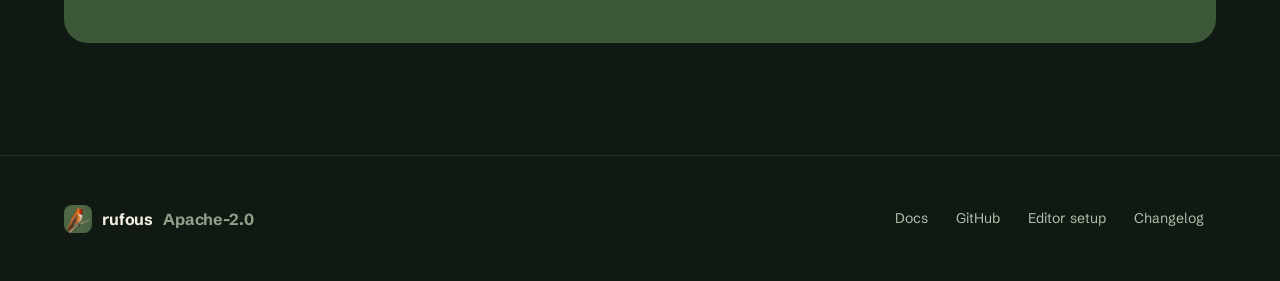
==== commit d8016d46: "install.sh and download links to the release archives; no local build on the page" ====
--- a/index.html
+++ b/index.html
@@ -43,9 +43,9 @@
       <li><a href="#small-models">Why small models</a></li>
       <li><a href="#safety">Safety</a></li>
       <li><a href="#surfaces">Where it runs</a></li>
-      <li><a href="https://github.com/OWNER/rufous#readme">Docs</a></li>
-      <li><a href="https://github.com/OWNER/rufous">GitHub</a></li>
-      <li class="nav-cta"><a class="btn btn-primary btn-sm" href="#download">Download</a></li>
+      <li><a href="https://github.com/stephanfeb/rufous#readme">Docs</a></li>
+      <li><a href="https://github.com/stephanfeb/rufous">GitHub</a></li>
+      <li class="nav-cta"><a class="btn btn-primary btn-sm" href="#download">Install</a></li>
     </ul>
   </nav>
 </header>
@@ -59,11 +59,11 @@
       <h1>Small models say “done”. rufous checks.</h1>
       <p class="hero-sub">rufous is an agent harness for 2B–12B models on your own machine, in your editor or its own web UI. It keeps a record of every tool call that the model can’t edit, and before a turn ends it checks the model’s report against it: the file you named that never got written, the write you declined, the refusal the model only remembers.</p>
       <div class="hero-ctas">
-        <a class="btn btn-primary" href="https://github.com/OWNER/rufous/releases/latest" data-download>
+        <a class="btn btn-primary" href="#download">
           <svg aria-hidden="true" width="18" height="18" viewBox="0 0 24 24" fill="none" stroke="currentColor" stroke-width="2" stroke-linecap="round" stroke-linejoin="round"><path d="M12 3v12"/><path d="m7 10 5 5 5-5"/><path d="M5 21h14"/></svg>
-          <span data-download-label>Download for macOS</span>
+          <span>Install rufous</span>
         </a>
-        <a class="btn btn-ghost" href="https://github.com/OWNER/rufous#readme">Read the docs</a>
+        <a class="btn btn-ghost" href="https://github.com/stephanfeb/rufous#readme">Read the docs</a>
       </div>
       <div class="install">
         <span class="prompt" aria-hidden="true">$</span>
@@ -73,7 +73,7 @@
           <svg class="icon-check" aria-hidden="true" width="16" height="16" viewBox="0 0 24 24" fill="none" stroke="currentColor" stroke-width="2.4" stroke-linecap="round" stroke-linejoin="round"><path d="m5 12 5 5 9-10"/></svg>
         </button>
       </div>
-      <p class="hero-note"><span data-other-platforms>Also for Windows and Linux</span> · Apache-2.0 · No account, no telemetry</p>
+      <p class="hero-note">One binary for macOS and Linux, a zip for Windows · Apache-2.0 · No account, no telemetry</p>
     </div>
 
     <div class="hero-visual">
@@ -313,13 +313,7 @@
   <section id="download" class="download-wrap container">
     <div class="download">
       <h2>Your machine already has what it needs.</h2>
-      <p>Install rufous, point it at a model you already run, and give it something to do.</p>
-      <div class="platforms">
-        <a class="btn btn-primary" href="https://github.com/OWNER/rufous/releases/latest" data-platform="mac">macOS</a>
-        <a class="btn btn-ghost" href="https://github.com/OWNER/rufous/releases/latest" data-platform="windows">Windows</a>
-        <a class="btn btn-ghost" href="https://github.com/OWNER/rufous/releases/latest" data-platform="linux">Linux</a>
-        <a class="btn btn-ghost" href="https://github.com/OWNER/rufous#build">Build from source</a>
-      </div>
+      <p>One command puts the <code>rufous</code> binary in <code>~/.local/bin</code>, after checking its checksum. No sudo, no build. Then point it at a model you already run and give it something to do.</p>
       <div class="install">
         <span class="prompt" aria-hidden="true">$</span>
         <code data-install>curl -fsSL https://rufous.chat/install.sh | sh</code>
@@ -328,6 +322,13 @@
           <svg class="icon-check" aria-hidden="true" width="16" height="16" viewBox="0 0 24 24" fill="none" stroke="currentColor" stroke-width="2.4" stroke-linecap="round" stroke-linejoin="round"><path d="m5 12 5 5 9-10"/></svg>
         </button>
       </div>
+      <div class="platforms">
+        <a class="btn btn-ghost" href="https://github.com/stephanfeb/rufous/releases/latest/download/rufous-aarch64-apple-darwin.tar.gz" data-platform="mac">macOS · Apple silicon</a>
+        <a class="btn btn-ghost" href="https://github.com/stephanfeb/rufous/releases/latest/download/rufous-x86_64-apple-darwin.tar.gz" data-platform="mac">macOS · Intel</a>
+        <a class="btn btn-ghost" href="https://github.com/stephanfeb/rufous/releases/latest/download/rufous-x86_64-unknown-linux-gnu.tar.gz" data-platform="linux">Linux · x86_64</a>
+        <a class="btn btn-ghost" href="https://github.com/stephanfeb/rufous/releases/latest/download/rufous-aarch64-unknown-linux-gnu.tar.gz" data-platform="linux">Linux · arm64</a>
+        <a class="btn btn-ghost" href="https://github.com/stephanfeb/rufous/releases/latest/download/rufous-x86_64-pc-windows-msvc.zip" data-platform="windows">Windows · zip</a>
+      </div>
     </div>
   </section>
 
@@ -341,10 +342,10 @@
       <span class="license">Apache-2.0</span>
     </div>
     <ul class="footer-links">
-      <li><a href="https://github.com/OWNER/rufous#readme">Docs</a></li>
-      <li><a href="https://github.com/OWNER/rufous">GitHub</a></li>
-      <li><a href="https://github.com/OWNER/rufous/blob/main/docs/acp.md">Editor setup</a></li>
-      <li><a href="https://github.com/OWNER/rufous/releases">Changelog</a></li>
+      <li><a href="https://github.com/stephanfeb/rufous#readme">Docs</a></li>
+      <li><a href="https://github.com/stephanfeb/rufous">GitHub</a></li>
+      <li><a href="https://github.com/stephanfeb/rufous/blob/main/docs/acp.md">Editor setup</a></li>
+      <li><a href="https://github.com/stephanfeb/rufous/releases">Changelog</a></li>
     </ul>
   </div>
 </footer>
--- a/assets/css/styles.css
+++ b/assets/css/styles.css
@@ -148,7 +148,7 @@
 .hero-note { font-size: 14px; color: var(--faint); }
 
 .install {
-  display: flex; align-items: center; gap: 12px; max-width: 480px;
+  display: flex; align-items: center; gap: 12px; max-width: 520px;
   background: var(--panel); border: 1px solid var(--line-panel); border-radius: 10px;
   padding: 6px 6px 6px 16px; font-family: var(--font-mono); font-size: 14px;
 }
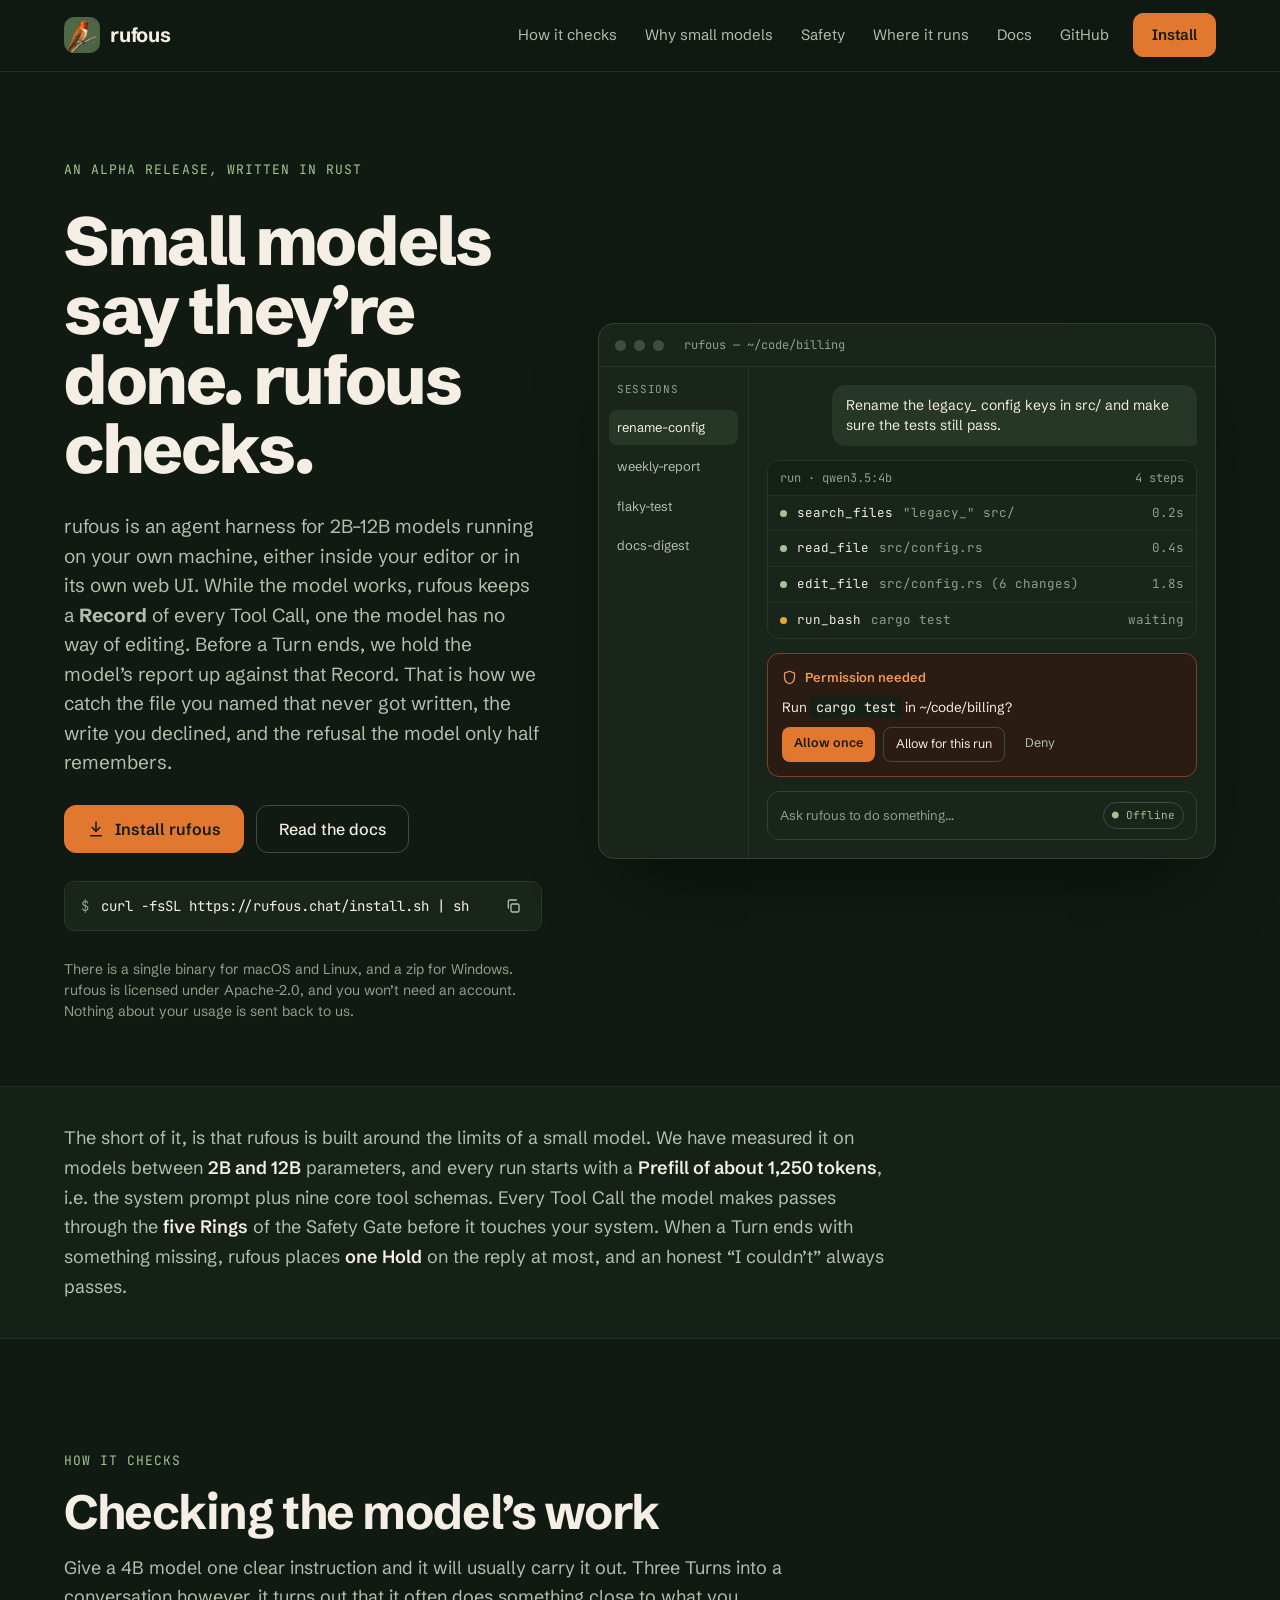
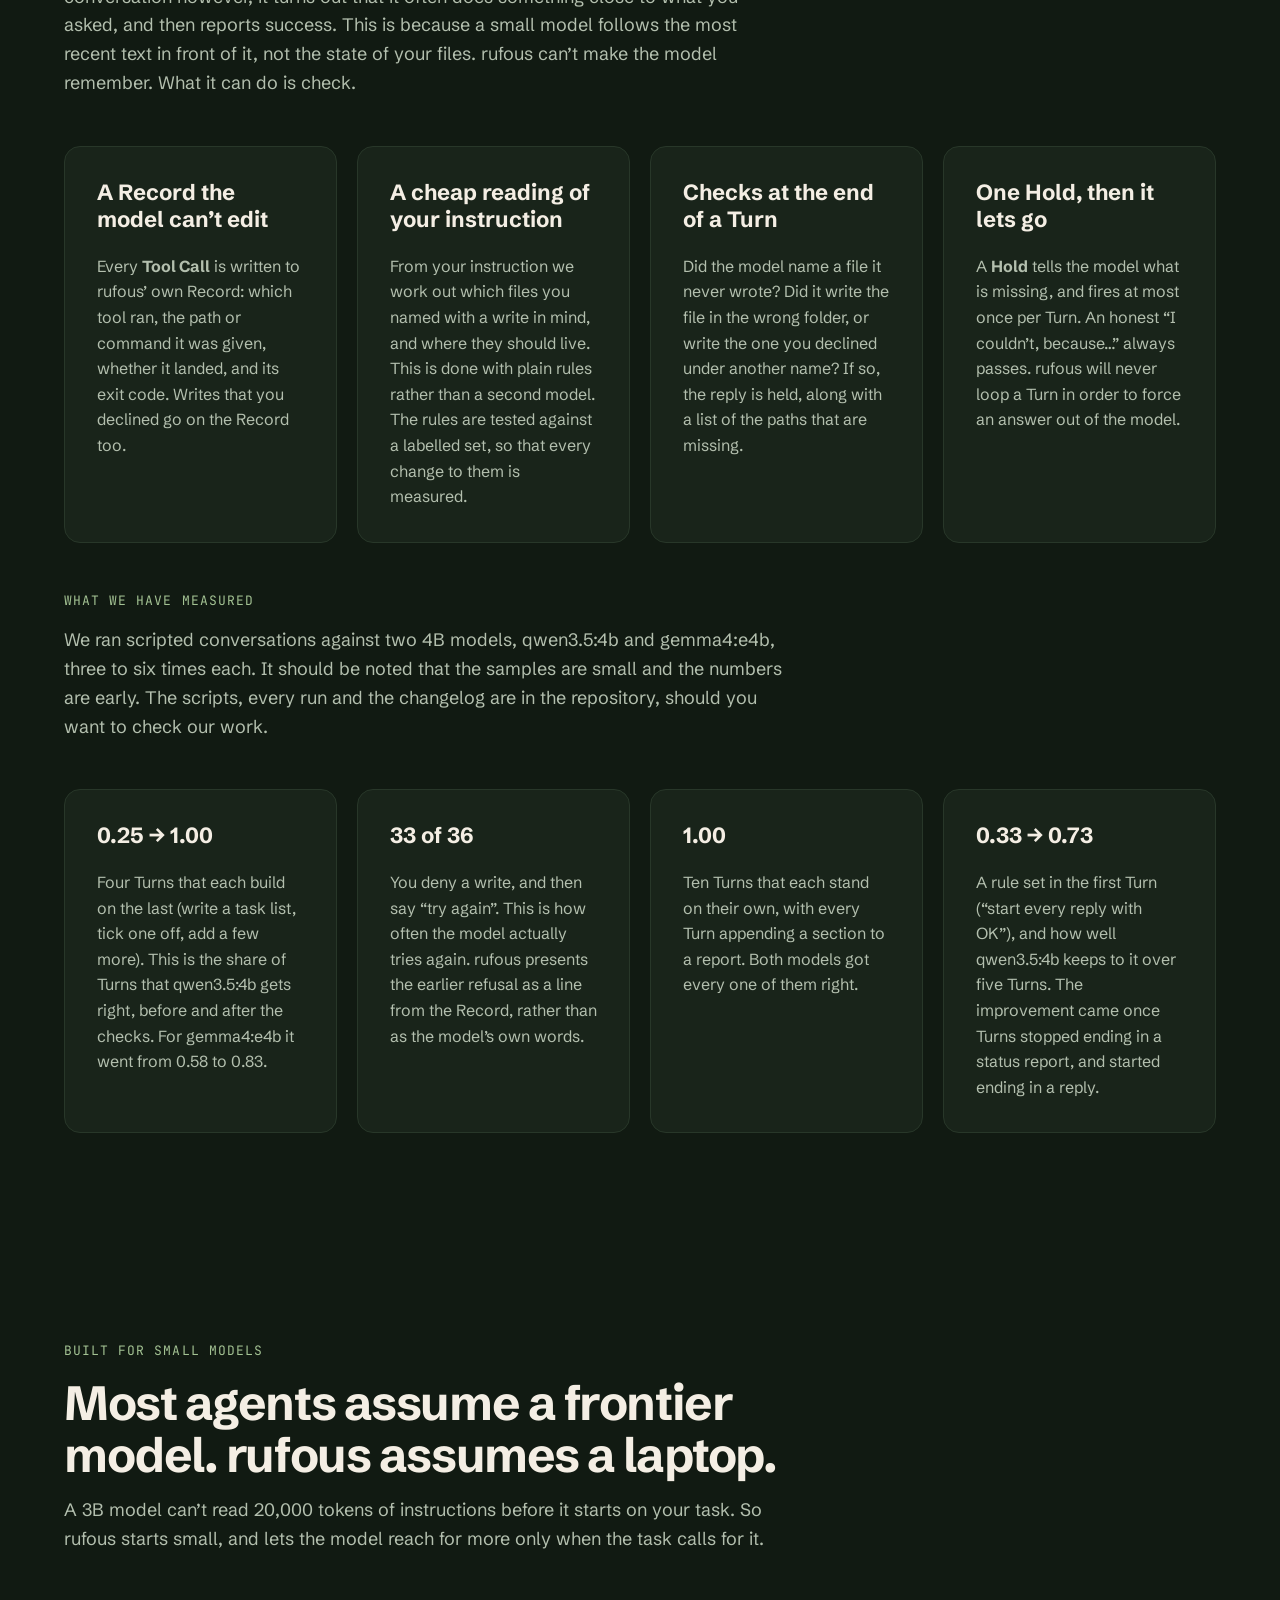
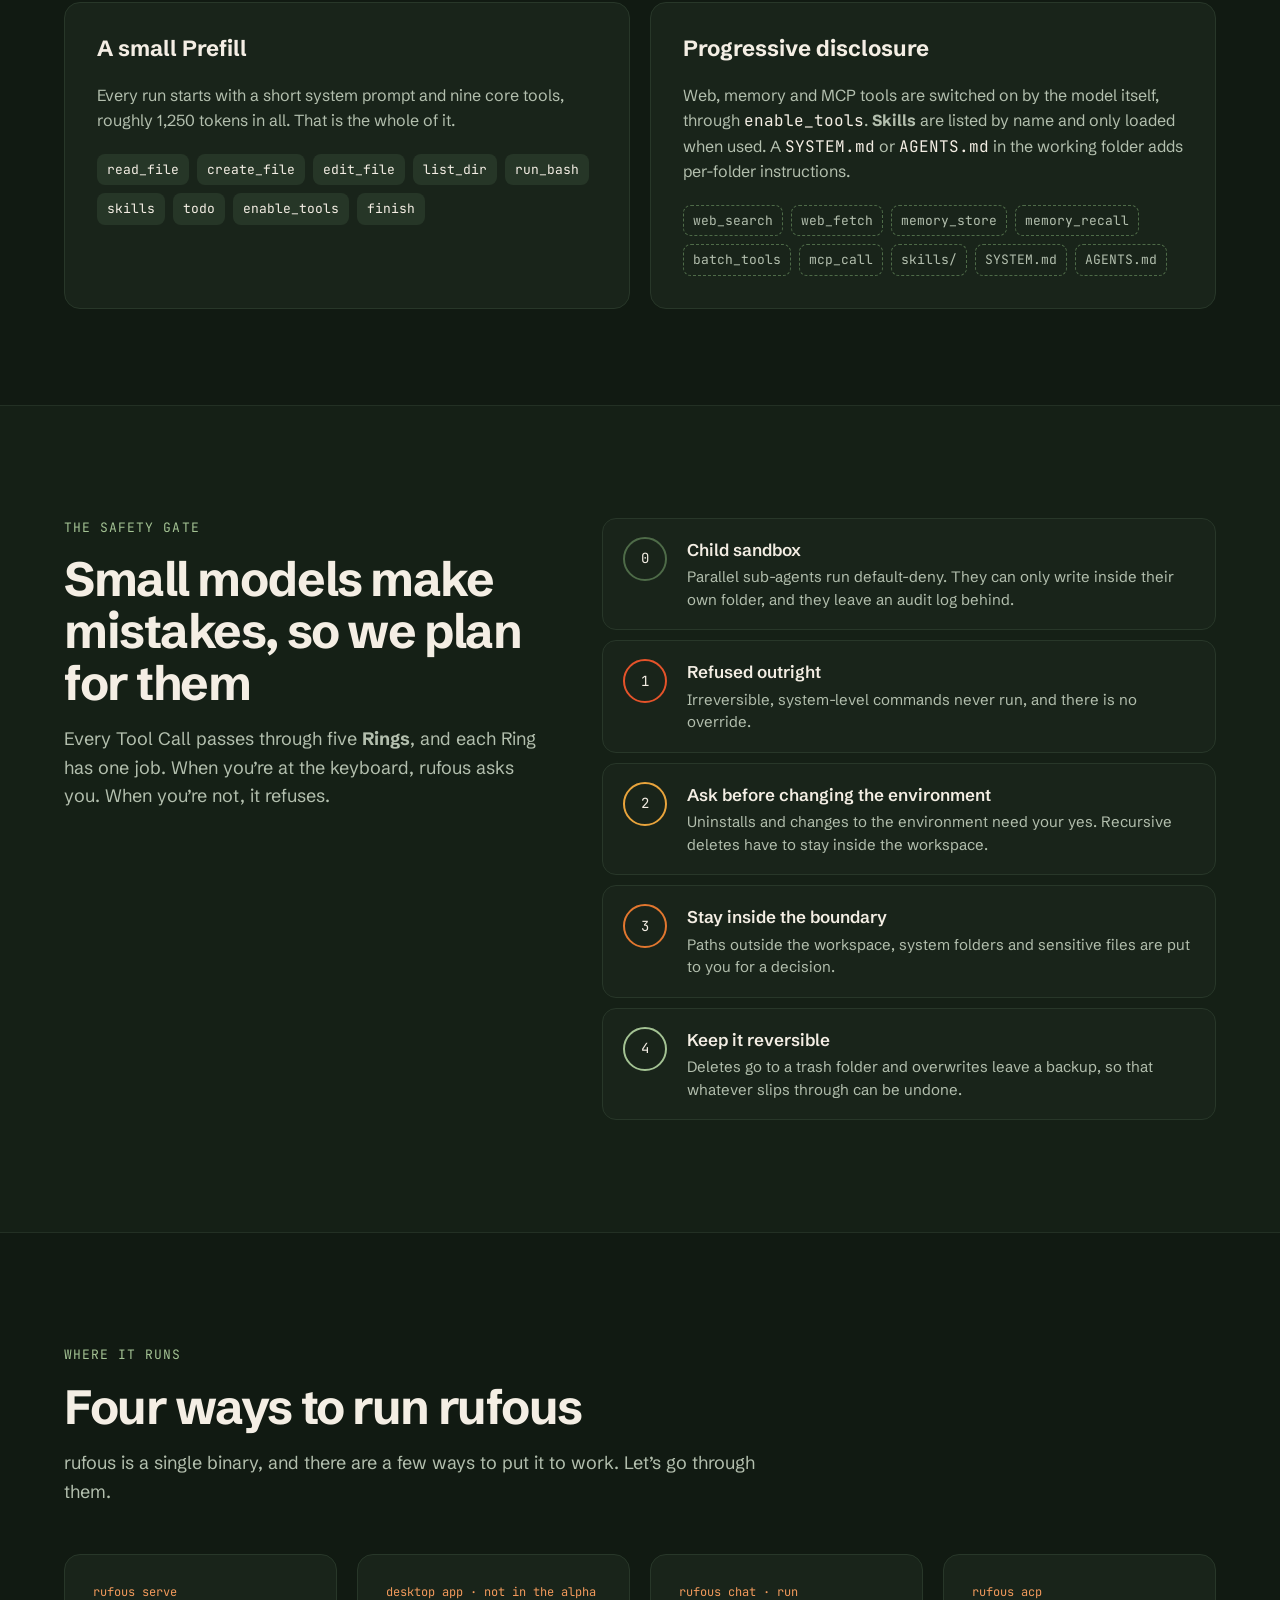
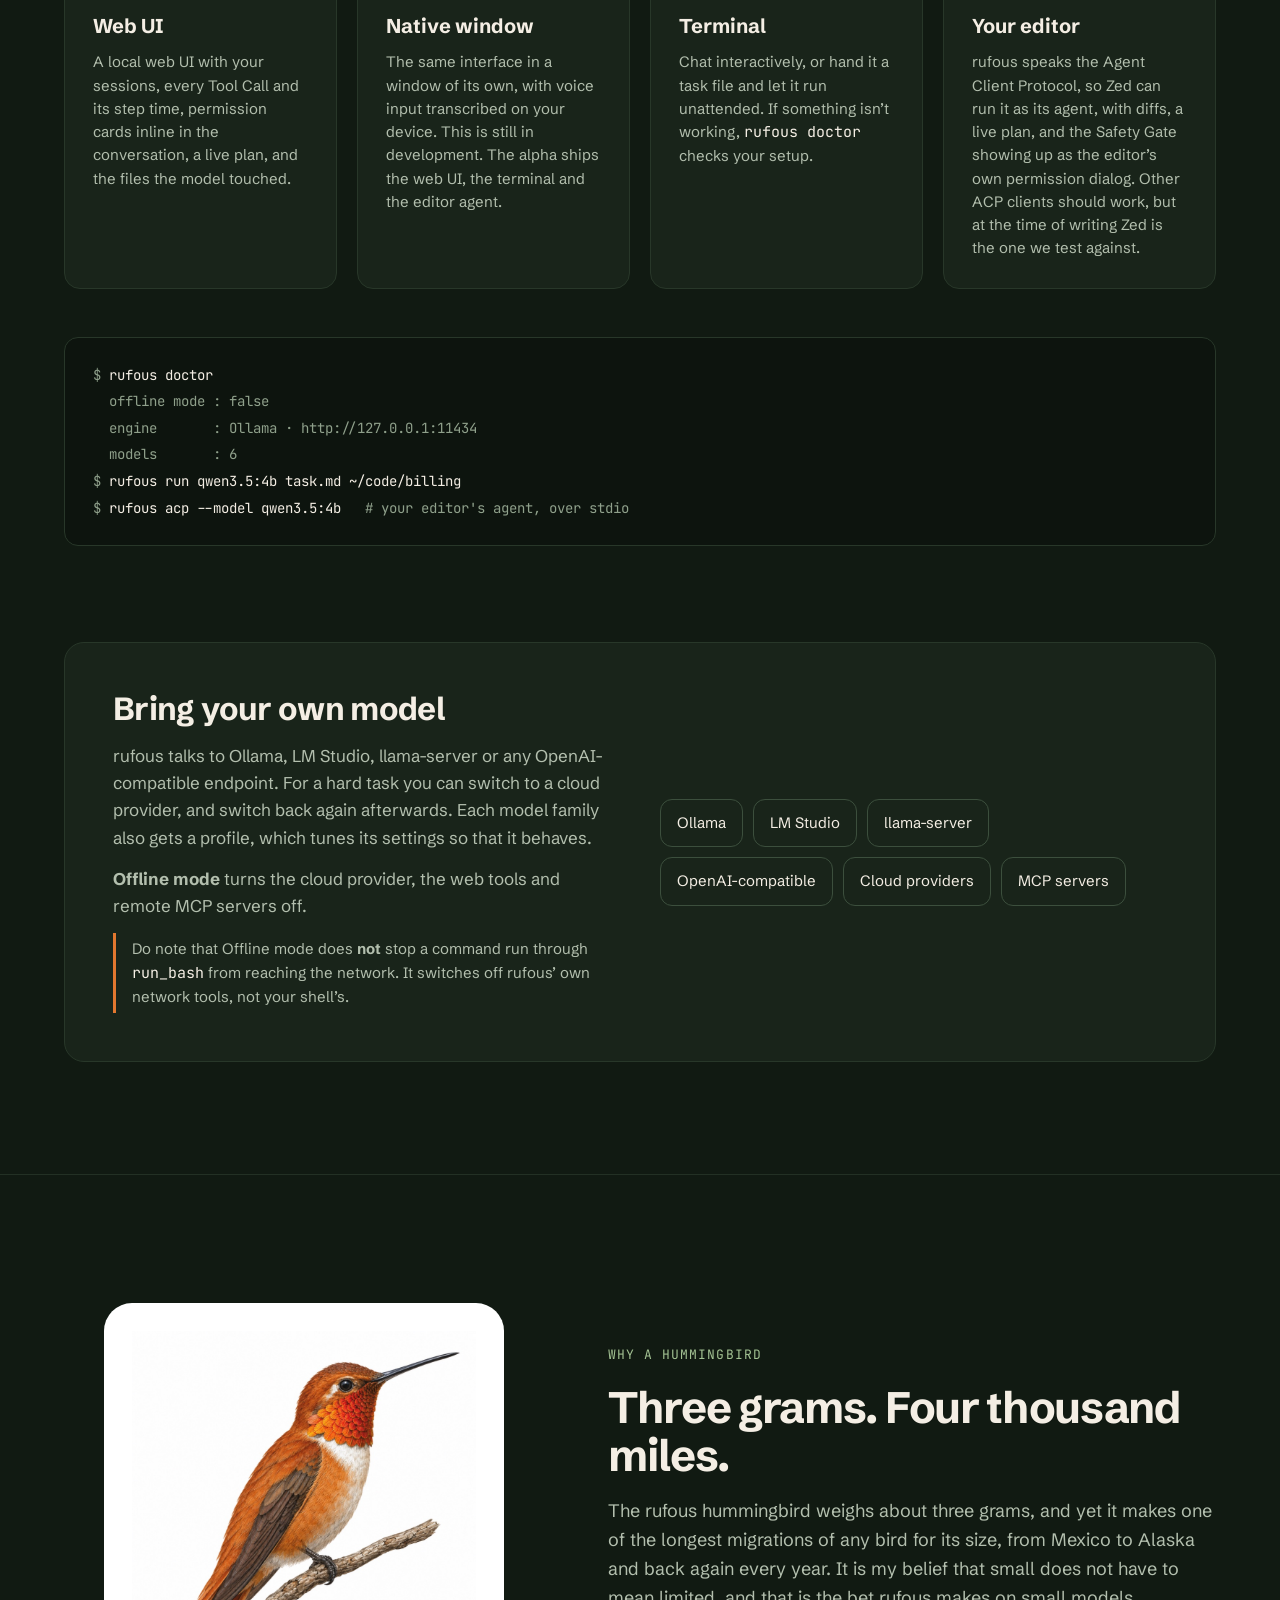
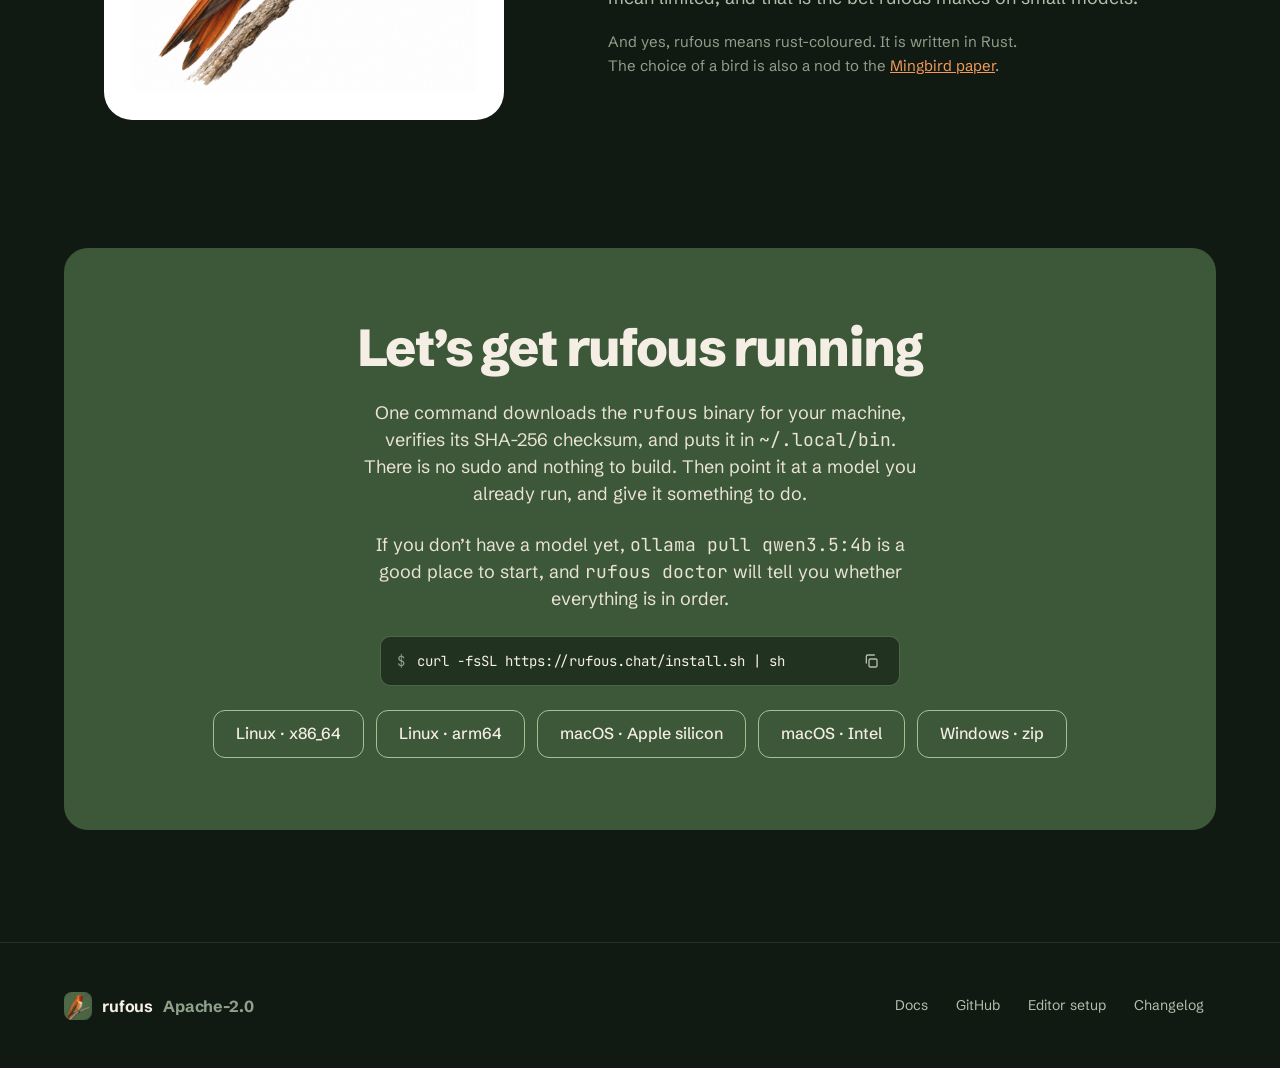
==== commit 465acaf8: "Rewrite the page copy in Stephan's voice Copy follows twostack/www/VOICE.md: "we" and "let's", capit" ====
--- a/index.html
+++ b/index.html
@@ -3,15 +3,15 @@
 <head>
   <meta charset="utf-8">
   <meta name="viewport" content="width=device-width, initial-scale=1">
-  <title>rufous — a local agent that checks small models</title>
-  <meta name="description" content="rufous is an agent harness for 2B–12B models on your own machine. It records every tool call the model makes and checks the model’s report against that record before a turn ends. In your editor over ACP, or in its own web UI.">
+  <title>rufous: a local agent that checks a small model’s work</title>
+  <meta name="description" content="rufous is an agent harness for 2B–12B models running on your own machine. It keeps its own Record of every Tool Call the model makes, and before a Turn ends it checks the model’s report against that Record. It runs in your editor over ACP, or in its own web UI.">
   <meta name="theme-color" content="#111A12">
   <link rel="canonical" href="https://rufous.chat/">
 
   <meta property="og:type" content="website">
   <meta property="og:url" content="https://rufous.chat/">
-  <meta property="og:title" content="rufous — a local agent that checks small models">
-  <meta property="og:description" content="Small models say “done”. rufous checks. An agent harness for 2B–12B models that runs on your machine and asks before it acts.">
+  <meta property="og:title" content="rufous: a local agent that checks a small model’s work">
+  <meta property="og:description" content="Small models will tell you they are done. rufous checks. An agent harness for 2B–12B models that runs on your own machine, and asks before it acts.">
   <meta property="og:image" content="https://rufous.chat/assets/img/rufous-icon-512.png">
   <meta name="twitter:card" content="summary">
 
@@ -55,9 +55,9 @@
   <!-- Hero -->
   <section id="top" class="hero container">
     <div class="hero-copy">
-      <p class="eyebrow">Alpha · local-first agent · written in Rust</p>
-      <h1>Small models say “done”. rufous checks.</h1>
-      <p class="hero-sub">rufous is an agent harness for 2B–12B models on your own machine, in your editor or its own web UI. It keeps a record of every tool call that the model can’t edit, and before a turn ends it checks the model’s report against it: the file you named that never got written, the write you declined, the refusal the model only remembers.</p>
+      <p class="eyebrow">An alpha release, written in Rust</p>
+      <h1>Small models say they’re done. rufous checks.</h1>
+      <p class="hero-sub">rufous is an agent harness for 2B–12B models running on your own machine, either inside your editor or in its own web UI. While the model works, rufous keeps a <strong>Record</strong> of every Tool Call, one the model has no way of editing. Before a Turn ends, we hold the model’s report up against that Record. That is how we catch the file you named that never got written, the write you declined, and the refusal the model only half remembers.</p>
       <div class="hero-ctas">
         <a class="btn btn-primary" href="#download">
           <svg aria-hidden="true" width="18" height="18" viewBox="0 0 24 24" fill="none" stroke="currentColor" stroke-width="2" stroke-linecap="round" stroke-linejoin="round"><path d="M12 3v12"/><path d="m7 10 5 5 5-5"/><path d="M5 21h14"/></svg>
@@ -73,7 +73,7 @@
           <svg class="icon-check" aria-hidden="true" width="16" height="16" viewBox="0 0 24 24" fill="none" stroke="currentColor" stroke-width="2.4" stroke-linecap="round" stroke-linejoin="round"><path d="m5 12 5 5 9-10"/></svg>
         </button>
       </div>
-      <p class="hero-note">One binary for macOS and Linux, a zip for Windows · Apache-2.0 · No account, no telemetry</p>
+      <p class="hero-note">There is a single binary for macOS and Linux, and a zip for Windows. rufous is licensed under Apache-2.0, and you won’t need an account. Nothing about your usage is sent back to us.</p>
     </div>
 
     <div class="hero-visual">
@@ -123,59 +123,56 @@
 
   <!-- Facts -->
   <section class="band" aria-label="At a glance">
-    <ul class="facts container">
-      <li><strong>~1,250</strong><span>tokens of prefill: system prompt plus nine core tool schemas</span></li>
-      <li><strong>2B–12B</strong><span>parameter models, the range it is measured on</span></li>
-      <li><strong>5 rings</strong><span>of safety between the model and your system</span></li>
-      <li><strong>1 hold</strong><span>per turn at most, and an honest “I couldn’t” always passes</span></li>
-    </ul>
+    <div class="facts container">
+      <p>The short of it, is that rufous is built around the limits of a small model. We have measured it on models between <strong>2B and 12B</strong> parameters, and every run starts with a <strong>Prefill of about 1,250 tokens</strong>, i.e. the system prompt plus nine core tool schemas. Every Tool Call the model makes passes through the <strong>five Rings</strong> of the Safety Gate before it touches your system. When a Turn ends with something missing, rufous places <strong>one Hold</strong> on the reply at most, and an honest “I couldn’t” always passes.</p>
+    </div>
   </section>
 
   <!-- Checks -->
   <section id="checks" class="section container">
     <div class="section-head">
       <p class="eyebrow">How it checks</p>
-      <h2 class="h2">A small model’s report is a claim. rufous treats it like one.</h2>
-      <p class="lede">Give a 4B model one clear instruction and it usually does it. Three turns into a conversation it often does something close to what you asked and reports success, because it follows the most recent text in front of it, not the state of your files. rufous can’t make the model remember. It can check.</p>
+      <h2 class="h2">Checking the model’s work</h2>
+      <p class="lede">Give a 4B model one clear instruction and it will usually carry it out. Three Turns into a conversation however, it turns out that it often does something close to what you asked, and then reports success. This is because a small model follows the most recent text in front of it, not the state of your files. rufous can’t make the model remember. What it can do is check.</p>
     </div>
     <div class="cards-4">
       <article class="card">
-        <h3>A record the model can’t edit</h3>
-        <p>Every tool call goes on rufous’s own record: the tool, the path or command, whether it landed and its exit code. Writes you declined go there too.</p>
+        <h3>A Record the model can’t edit</h3>
+        <p>Every <strong>Tool Call</strong> is written to rufous’ own Record: which tool ran, the path or command it was given, whether it landed, and its exit code. Writes that you declined go on the Record too.</p>
       </article>
       <article class="card">
         <h3>A cheap reading of your instruction</h3>
-        <p>Which files you named with a write in mind, and where they live. Plain rules, no second model, tested against a labelled set so that every change to them is measured.</p>
-      </article>
-      <article class="card">
-        <h3>Checks when the turn ends</h3>
-        <p>Named a file it never wrote? Wrote it in the wrong folder? Wrote the name you declined somewhere else? The reply is held, with the paths that are missing.</p>
-      </article>
-      <article class="card">
-        <h3>One hold, then it lets go</h3>
-        <p>A hold says what is missing and fires once per turn. An honest “I couldn’t, because…” always passes. rufous never loops a turn to force an answer.</p>
+        <p>From your instruction we work out which files you named with a write in mind, and where they should live. This is done with plain rules rather than a second model. The rules are tested against a labelled set, so that every change to them is measured.</p>
+      </article>
+      <article class="card">
+        <h3>Checks at the end of a Turn</h3>
+        <p>Did the model name a file it never wrote? Did it write the file in the wrong folder, or write the one you declined under another name? If so, the reply is held, along with a list of the paths that are missing.</p>
+      </article>
+      <article class="card">
+        <h3>One Hold, then it lets go</h3>
+        <p>A <strong>Hold</strong> tells the model what is missing, and fires at most once per Turn. An honest “I couldn’t, because…” always passes. rufous will never loop a Turn in order to force an answer out of the model.</p>
       </article>
     </div>
     <div class="section-head">
-      <p class="eyebrow">Measured, not promised</p>
-      <p class="lede">Scripted conversations on two 4B models, qwen3.5:4b and gemma4:e4b, run three to six times each. The samples are small and the numbers are early. The scripts, every run and the changelog are in the repository.</p>
+      <p class="eyebrow">What we have measured</p>
+      <p class="lede">We ran scripted conversations against two 4B models, qwen3.5:4b and gemma4:e4b, three to six times each. It should be noted that the samples are small and the numbers are early. The scripts, every run and the changelog are in the repository, should you want to check our work.</p>
     </div>
     <div class="cards-4">
       <article class="card">
         <h3>0.25 → 1.00</h3>
-        <p>Four turns that each build on the last (write a task list, tick one off, add more): the share of turns qwen3.5:4b gets right, before and after the checks. gemma4:e4b: 0.58 → 0.83.</p>
+        <p>Four Turns that each build on the last (write a task list, tick one off, add a few more). This is the share of Turns that qwen3.5:4b gets right, before and after the checks. For gemma4:e4b it went from 0.58 to 0.83.</p>
       </article>
       <article class="card">
         <h3>33 of 36</h3>
-        <p>You deny a write, then say “try again”: how often the model actually tries again. rufous presents its earlier refusal as a record line, not as the model’s own words.</p>
+        <p>You deny a write, and then say “try again”. This is how often the model actually tries again. rufous presents the earlier refusal as a line from the Record, rather than as the model’s own words.</p>
       </article>
       <article class="card">
         <h3>1.00</h3>
-        <p>Ten turns that each stand alone, appending a section to a report: both models, every turn.</p>
+        <p>Ten Turns that each stand on their own, with every Turn appending a section to a report. Both models got every one of them right.</p>
       </article>
       <article class="card">
         <h3>0.33 → 0.73</h3>
-        <p>A rule set in turn one (“start every reply with OK”), kept across five turns by qwen3.5:4b, after turns stopped ending in a status report and started ending in a reply.</p>
+        <p>A rule set in the first Turn (“start every reply with OK”), and how well qwen3.5:4b keeps to it over five Turns. The improvement came once Turns stopped ending in a status report, and started ending in a reply.</p>
       </article>
     </div>
   </section>
@@ -185,12 +182,12 @@
     <div class="section-head">
       <p class="eyebrow">Built for small models</p>
       <h2 class="h2">Most agents assume a frontier model. rufous assumes a laptop.</h2>
-      <p class="lede">A 3B model can't read 20,000 tokens of instructions before it starts. So rufous starts small and lets the model reach for more only when the task needs it.</p>
+      <p class="lede">A 3B model can’t read 20,000 tokens of instructions before it starts on your task. So rufous starts small, and lets the model reach for more only when the task calls for it.</p>
     </div>
     <div class="cards-2">
       <article class="card">
-        <h3>Tiny prefill</h3>
-        <p>Every run starts with a short system prompt and nine core tools. That's it.</p>
+        <h3>A small Prefill</h3>
+        <p>Every run starts with a short system prompt and nine core tools, roughly 1,250 tokens in all. That is the whole of it.</p>
         <ul class="chips" aria-label="Core tools">
           <li class="chip">read_file</li>
           <li class="chip">create_file</li>
@@ -205,7 +202,7 @@
       </article>
       <article class="card">
         <h3>Progressive disclosure</h3>
-        <p>Web, memory and MCP tools switch on with <code>enable_tools</code>. Skills are listed by name and loaded when used. A <code>SYSTEM.md</code> or <code>AGENTS.md</code> adds per-folder instructions.</p>
+        <p>Web, memory and MCP tools are switched on by the model itself, through <code>enable_tools</code>. <strong>Skills</strong> are listed by name and only loaded when used. A <code>SYSTEM.md</code> or <code>AGENTS.md</code> in the working folder adds per-folder instructions.</p>
         <ul class="chips" aria-label="Loaded on demand">
           <li class="chip chip-dashed">web_search</li>
           <li class="chip chip-dashed">web_fetch</li>
@@ -226,15 +223,15 @@
     <div class="safety container">
       <div class="section-head">
         <p class="eyebrow">The safety gate</p>
-        <h2 class="h2">Small models make mistakes. Yours won't become permanent.</h2>
-        <p class="lede">Every tool call passes through five rings, each with one job. When you're at the keyboard, rufous asks. When you're not, it refuses.</p>
+        <h2 class="h2">Small models make mistakes, so we plan for them</h2>
+        <p class="lede">Every Tool Call passes through five <strong>Rings</strong>, and each Ring has one job. When you’re at the keyboard, rufous asks you. When you’re not, it refuses.</p>
       </div>
       <ol class="rings">
-        <li class="ring" data-ring="0"><span class="ring-num" aria-hidden="true">0</span><span class="ring-text"><strong>Child sandbox</strong><span>Parallel sub-agents run default-deny, write only inside their own folder and leave an audit log.</span></span></li>
-        <li class="ring" data-ring="1"><span class="ring-num" aria-hidden="true">1</span><span class="ring-text"><strong>Refused outright</strong><span>Irreversible, system-level commands never run. There is no override.</span></span></li>
-        <li class="ring" data-ring="2"><span class="ring-num" aria-hidden="true">2</span><span class="ring-text"><strong>Ask before changing the environment</strong><span>Uninstalls and environment changes need your yes. Recursive deletes stay inside the workspace.</span></span></li>
-        <li class="ring" data-ring="3"><span class="ring-num" aria-hidden="true">3</span><span class="ring-text"><strong>Stay inside the boundary</strong><span>Paths outside the workspace, system folders and sensitive files go to you for a decision.</span></span></li>
-        <li class="ring" data-ring="4"><span class="ring-num" aria-hidden="true">4</span><span class="ring-text"><strong>Keep it reversible</strong><span>Deletes go to a trash folder and overwrites leave a backup, so what slips through can be undone.</span></span></li>
+        <li class="ring" data-ring="0"><span class="ring-num" aria-hidden="true">0</span><span class="ring-text"><strong>Child sandbox</strong><span>Parallel sub-agents run default-deny. They can only write inside their own folder, and they leave an audit log behind.</span></span></li>
+        <li class="ring" data-ring="1"><span class="ring-num" aria-hidden="true">1</span><span class="ring-text"><strong>Refused outright</strong><span>Irreversible, system-level commands never run, and there is no override.</span></span></li>
+        <li class="ring" data-ring="2"><span class="ring-num" aria-hidden="true">2</span><span class="ring-text"><strong>Ask before changing the environment</strong><span>Uninstalls and changes to the environment need your yes. Recursive deletes have to stay inside the workspace.</span></span></li>
+        <li class="ring" data-ring="3"><span class="ring-num" aria-hidden="true">3</span><span class="ring-text"><strong>Stay inside the boundary</strong><span>Paths outside the workspace, system folders and sensitive files are put to you for a decision.</span></span></li>
+        <li class="ring" data-ring="4"><span class="ring-num" aria-hidden="true">4</span><span class="ring-text"><strong>Keep it reversible</strong><span>Deletes go to a trash folder and overwrites leave a backup, so that whatever slips through can be undone.</span></span></li>
       </ol>
     </div>
   </section>
@@ -244,27 +241,28 @@
     <div class="section-head">
       <p class="eyebrow">Where it runs</p>
       <h2 class="h2">Four ways to run rufous</h2>
+      <p class="lede">rufous is a single binary, and there are a few ways to put it to work. Let’s go through them.</p>
     </div>
     <div class="cards-4">
       <article class="card surface">
         <span class="tag">rufous serve</span>
         <h3>Web UI</h3>
-        <p>Sessions, every tool call with its step time, inline permission cards, a live plan and the files it touched.</p>
+        <p>A local web UI with your sessions, every Tool Call and its step time, permission cards inline in the conversation, a live plan, and the files the model touched.</p>
       </article>
       <article class="card surface">
         <span class="tag">desktop app · not in the alpha</span>
         <h3>Native window</h3>
-        <p>The same interface in its own window, with voice input transcribed on-device. In development; the alpha ships the web UI, the terminal and the editor agent.</p>
+        <p>The same interface in a window of its own, with voice input transcribed on your device. This is still in development. The alpha ships the web UI, the terminal and the editor agent.</p>
       </article>
       <article class="card surface">
         <span class="tag">rufous chat · run</span>
         <h3>Terminal</h3>
-        <p>Chat interactively or run a task file unattended. <code>rufous doctor</code> checks your setup.</p>
+        <p>Chat interactively, or hand it a task file and let it run unattended. If something isn’t working, <code>rufous doctor</code> checks your setup.</p>
       </article>
       <article class="card surface">
         <span class="tag">rufous acp</span>
         <h3>Your editor</h3>
-        <p>Zed over the Agent Client Protocol, with diffs, a live plan and the gate as the editor’s permission dialog. Other ACP clients should work; Zed is the one we test.</p>
+        <p>rufous speaks the Agent Client Protocol, so Zed can run it as its agent, with diffs, a live plan, and the Safety Gate showing up as the editor’s own permission dialog. Other ACP clients should work, but at the time of writing Zed is the one we test against.</p>
       </article>
     </div>
 <pre class="terminal" aria-label="Example terminal commands"><span class="dim">$</span> rufous doctor
@@ -279,8 +277,10 @@
   <section class="models-wrap container">
     <div class="models">
       <div class="models-copy">
-        <h2>Bring your own model.</h2>
-        <p>Ollama, LM Studio, llama-server or any OpenAI-compatible endpoint. Switch to a cloud provider for a hard task and back again; Offline mode switches the cloud, web tools and remote MCP servers off. Per-model profiles tune each family so it behaves.</p>
+        <h2>Bring your own model</h2>
+        <p>rufous talks to Ollama, LM Studio, llama-server or any OpenAI-compatible endpoint. For a hard task you can switch to a cloud provider, and switch back again afterwards. Each model family also gets a profile, which tunes its settings so that it behaves.</p>
+        <p><strong>Offline mode</strong> turns the cloud provider, the web tools and remote MCP servers off.</p>
+        <blockquote class="note">Do note that Offline mode does <strong>not</strong> stop a command run through <code>run_bash</code> from reaching the network. It switches off rufous’ own network tools, not your shell’s.</blockquote>
       </div>
       <ul class="backends" aria-label="Supported backends">
         <li>Ollama</li>
@@ -302,9 +302,9 @@
       <div class="story-copy">
         <p class="eyebrow">Why a hummingbird</p>
         <h2 class="h2">Three grams. Four thousand miles.</h2>
-        <p class="lede">The rufous hummingbird weighs about three grams, yet it makes one of the longest migrations of any bird for its size: from Mexico to Alaska and back, every year. Small doesn't have to mean limited. That's the bet rufous makes on small models.</p>
-        <p class="aside">And yes, rufous means rust-coloured. It's written in Rust.<br>
-          The choice of a bird also serves as a nod to the <a href="https://arxiv.org/html/2610.02001v1">Mingbird paper</a>.</p>
+        <p class="lede">The rufous hummingbird weighs about three grams, and yet it makes one of the longest migrations of any bird for its size, from Mexico to Alaska and back again every year. It is my belief that small does not have to mean limited, and that is the bet rufous makes on small models.</p>
+        <p class="aside">And yes, rufous means rust-coloured. It is written in Rust.<br>
+          The choice of a bird is also a nod to the <a href="https://arxiv.org/html/2610.02001v1">Mingbird paper</a>.</p>
       </div>
     </div>
   </section>
@@ -312,8 +312,9 @@
   <!-- Download -->
   <section id="download" class="download-wrap container">
     <div class="download">
-      <h2>Your machine already has what it needs.</h2>
-      <p>One command puts the <code>rufous</code> binary in <code>~/.local/bin</code>, after checking its checksum. No sudo, no build. Then point it at a model you already run and give it something to do.</p>
+      <h2>Let’s get rufous running</h2>
+      <p>One command downloads the <code>rufous</code> binary for your machine, verifies its SHA-256 checksum, and puts it in <code>~/.local/bin</code>. There is no sudo and nothing to build. Then point it at a model you already run, and give it something to do.</p>
+      <p>If you don’t have a model yet, <code>ollama pull qwen3.5:4b</code> is a good place to start, and <code>rufous doctor</code> will tell you whether everything is in order.</p>
       <div class="install">
         <span class="prompt" aria-hidden="true">$</span>
         <code data-install>curl -fsSL https://rufous.chat/install.sh | sh</code>
--- a/assets/css/styles.css
+++ b/assets/css/styles.css
@@ -229,13 +229,9 @@
 
 /* ---------- Facts ---------- */
 .band { background: var(--bg-band); border-block: 1px solid var(--line); }
-.facts {
-  display: grid; grid-template-columns: repeat(auto-fit, minmax(220px, 1fr)); gap: 24px;
-  padding-block: 32px; list-style: none;
-}
-.facts li { display: flex; flex-direction: column; gap: 6px; }
-.facts strong { font-size: 32px; font-weight: 700; letter-spacing: -0.02em; line-height: 1.2; }
-.facts span { font-size: 14px; color: var(--muted); }
+.facts { padding-block: 36px; }
+.facts p { max-width: 820px; font-size: 18px; line-height: 1.65; color: var(--muted); }
+.facts strong { color: var(--fg); font-weight: 600; }
 
 /* ---------- Sections ---------- */
 .section { padding-block: 112px 96px; display: flex; flex-direction: column; gap: 48px; }
@@ -295,6 +291,8 @@
 .models-copy { flex: 1 1 380px; min-width: 0; display: flex; flex-direction: column; gap: 14px; }
 .models-copy h2 { font-size: 32px; line-height: 1.15; font-weight: 700; letter-spacing: -0.02em; }
 .models-copy p { font-size: 17px; line-height: 1.6; color: var(--muted); }
+.note { margin: 0; padding: 4px 0 4px 16px; border-left: 3px solid var(--accent); font-size: 15px; line-height: 1.6; color: var(--muted); }
+.note code { color: var(--fg); }
 .backends { flex: 1 1 380px; min-width: 0; display: flex; flex-wrap: wrap; gap: 10px; list-style: none; padding: 0; }
 .backends li { font-size: 15px; padding: 12px 16px; border-radius: 12px; border: 1px solid var(--line-control); }
 @media (max-width: 600px) { .models { padding: 32px 24px; } }
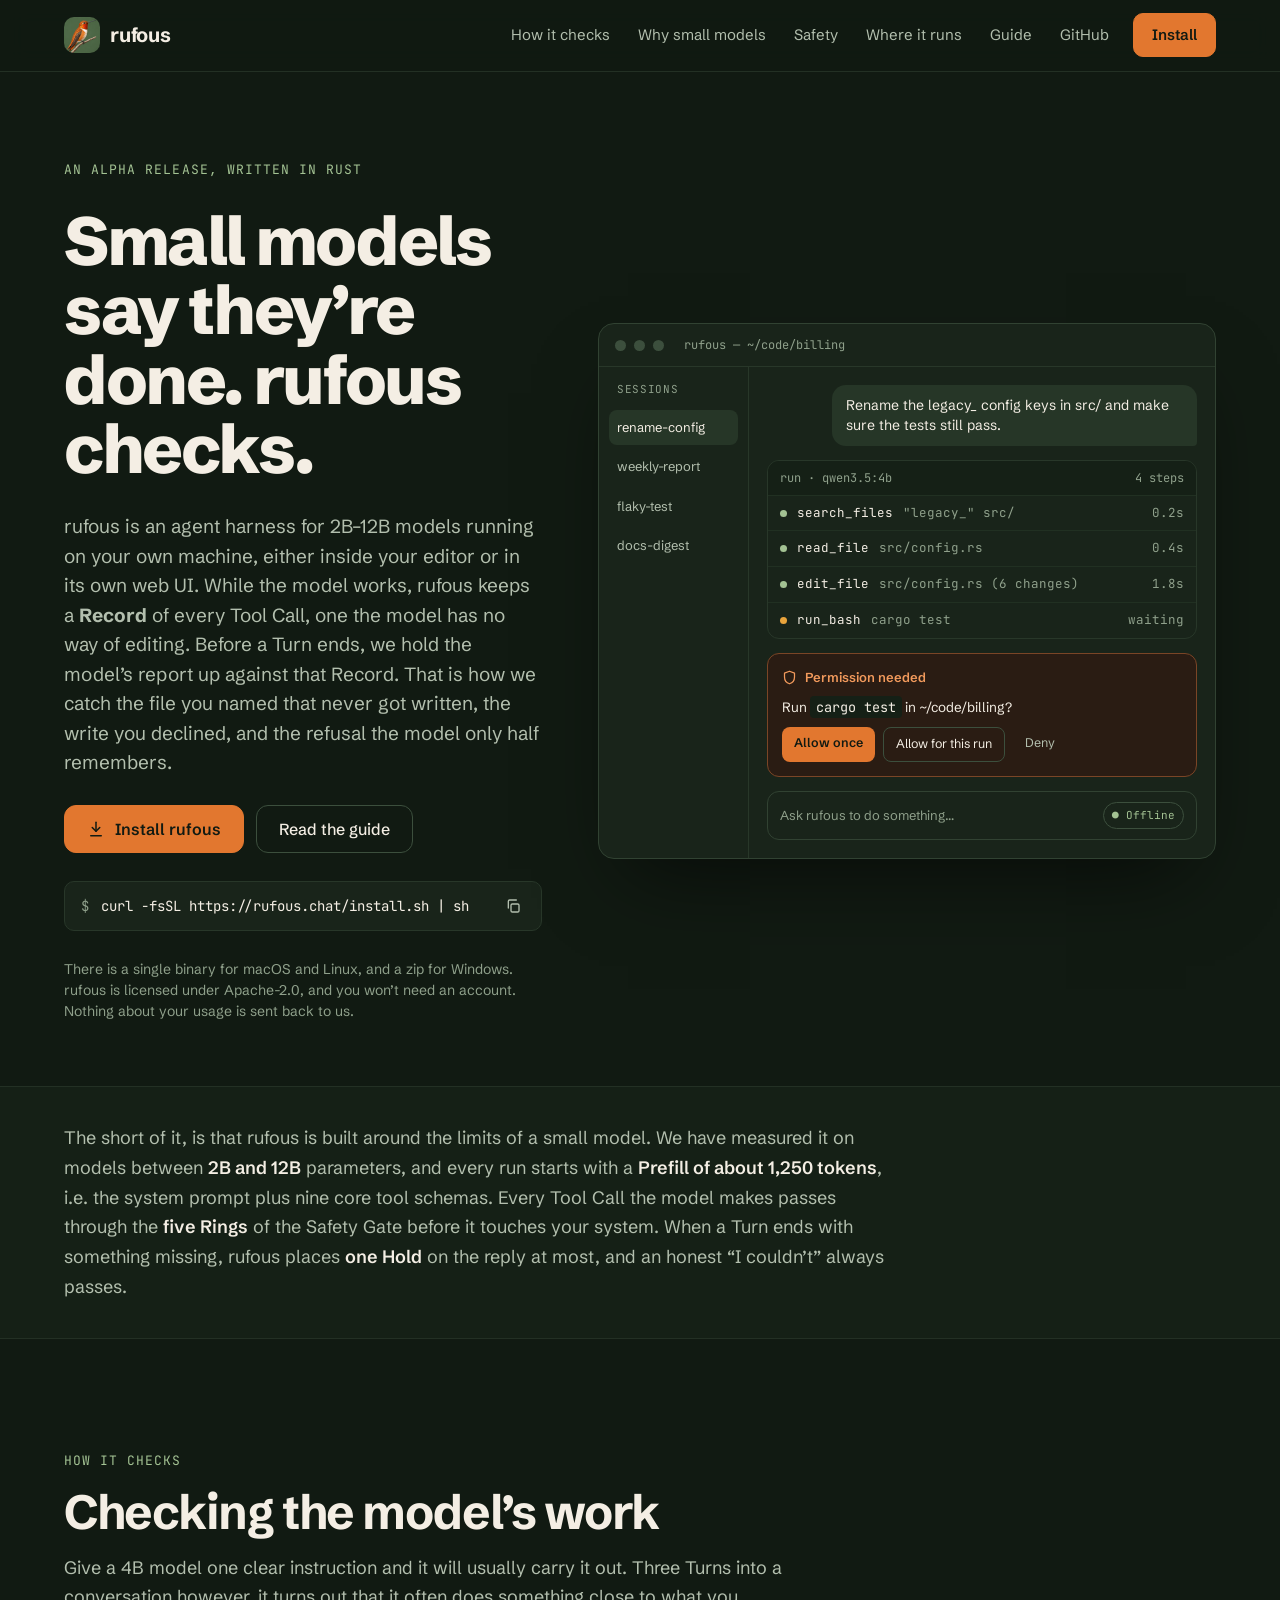
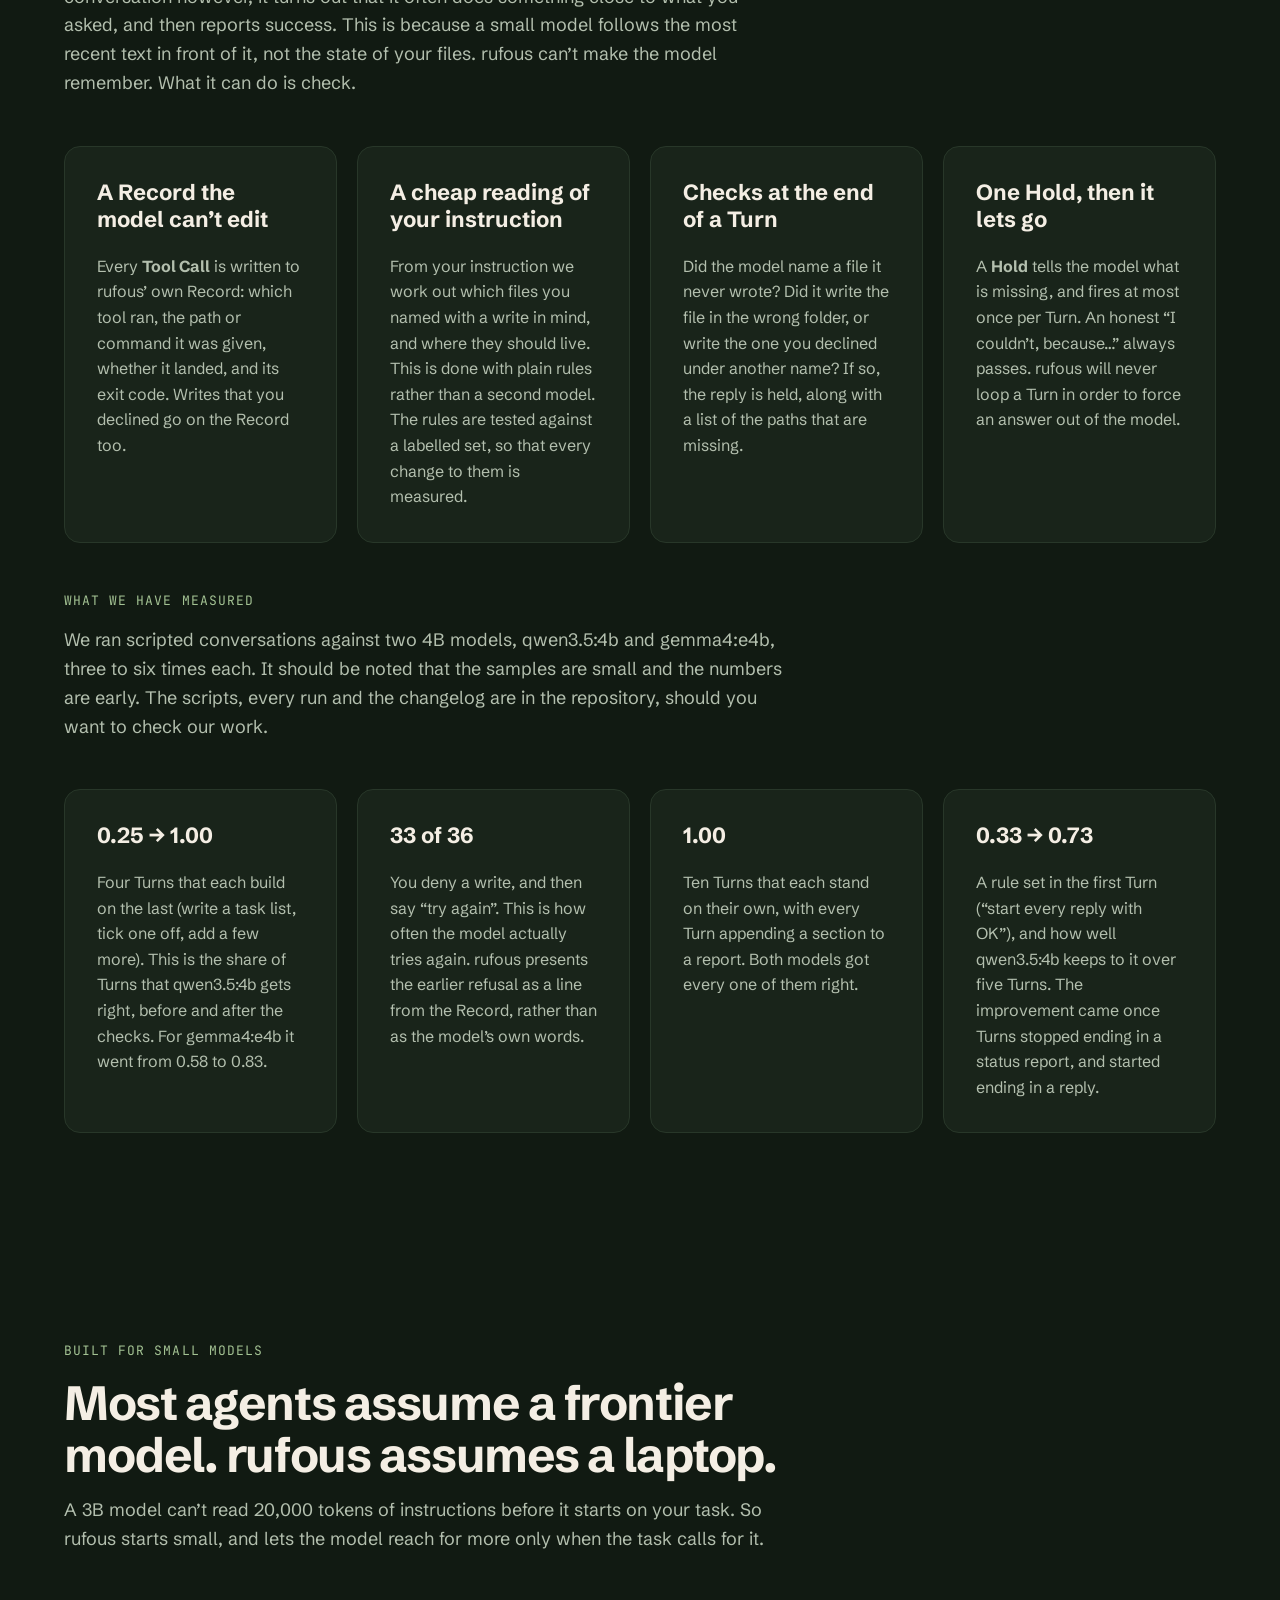
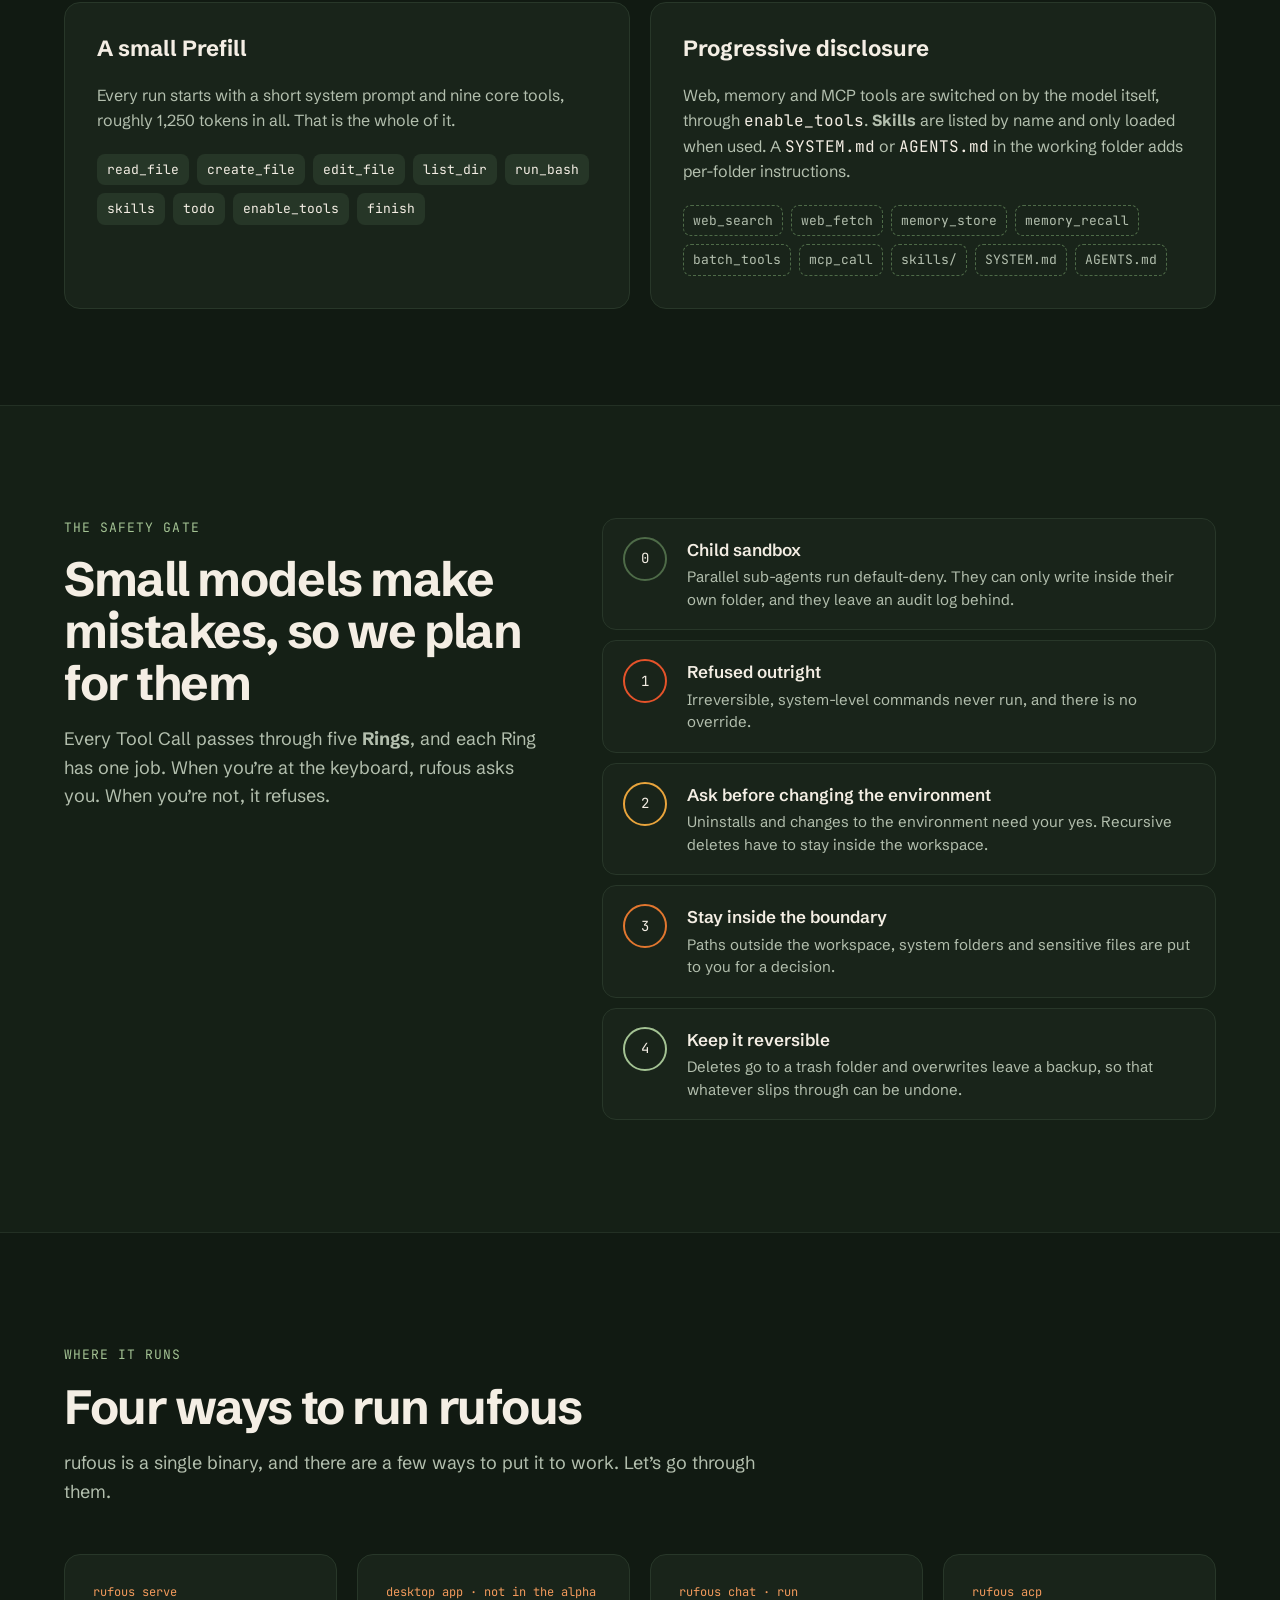
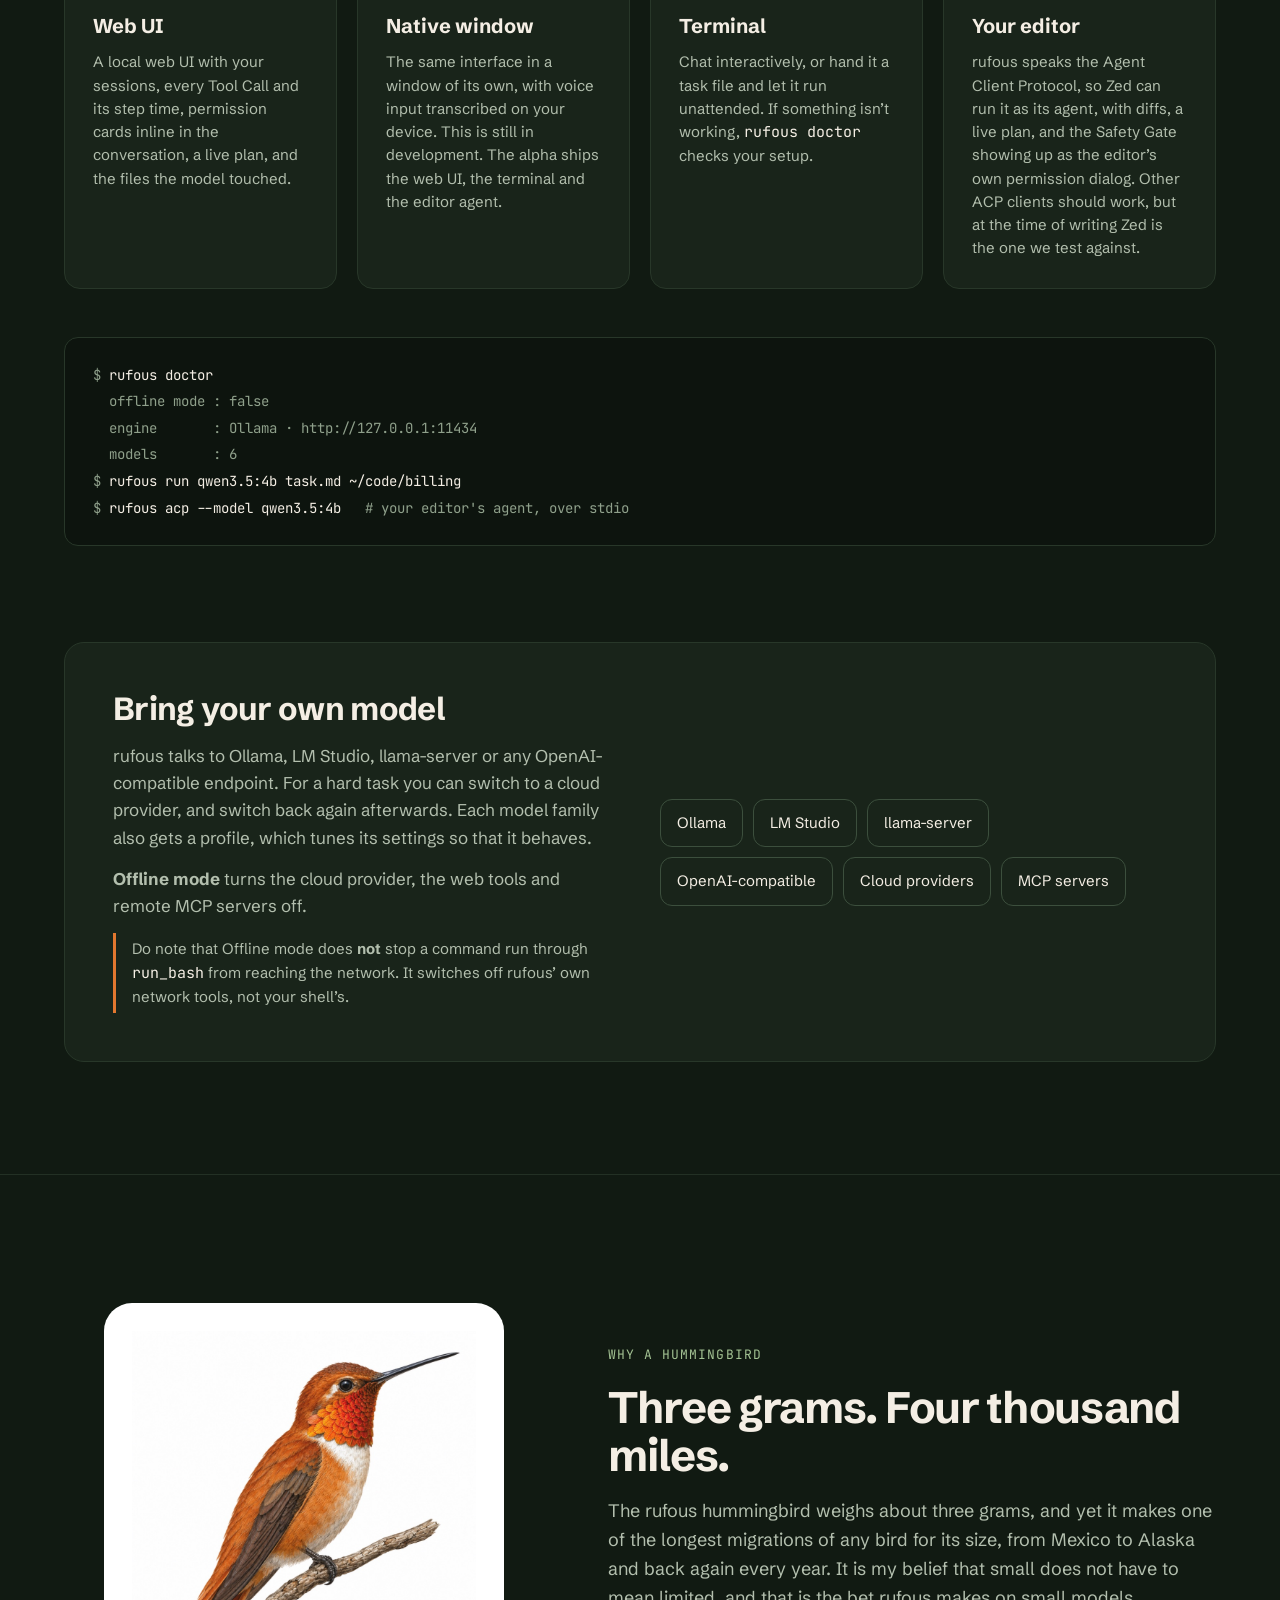
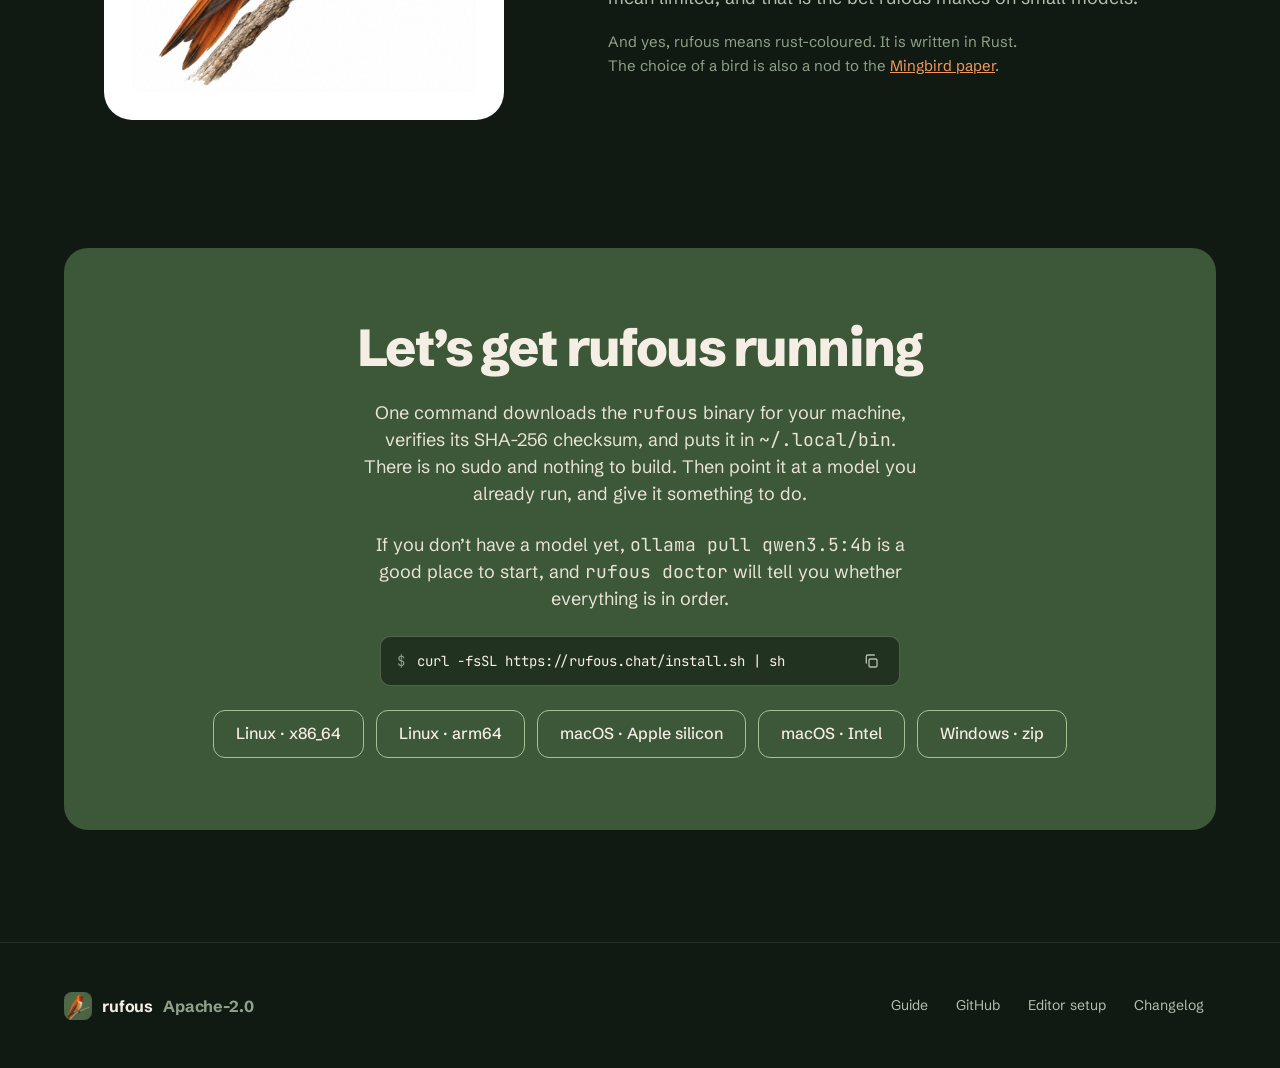
==== commit cbf0eaf9: "Add a user guide: commands, flags and small-model development guide.html covers every rufous subcomm" ====
--- a/index.html
+++ b/index.html
@@ -43,7 +43,7 @@
       <li><a href="#small-models">Why small models</a></li>
       <li><a href="#safety">Safety</a></li>
       <li><a href="#surfaces">Where it runs</a></li>
-      <li><a href="https://github.com/stephanfeb/rufous#readme">Docs</a></li>
+      <li><a href="guide.html">Guide</a></li>
       <li><a href="https://github.com/stephanfeb/rufous">GitHub</a></li>
       <li class="nav-cta"><a class="btn btn-primary btn-sm" href="#download">Install</a></li>
     </ul>
@@ -63,7 +63,7 @@
           <svg aria-hidden="true" width="18" height="18" viewBox="0 0 24 24" fill="none" stroke="currentColor" stroke-width="2" stroke-linecap="round" stroke-linejoin="round"><path d="M12 3v12"/><path d="m7 10 5 5 5-5"/><path d="M5 21h14"/></svg>
           <span>Install rufous</span>
         </a>
-        <a class="btn btn-ghost" href="https://github.com/stephanfeb/rufous#readme">Read the docs</a>
+        <a class="btn btn-ghost" href="guide.html">Read the guide</a>
       </div>
       <div class="install">
         <span class="prompt" aria-hidden="true">$</span>
@@ -343,7 +343,7 @@
       <span class="license">Apache-2.0</span>
     </div>
     <ul class="footer-links">
-      <li><a href="https://github.com/stephanfeb/rufous#readme">Docs</a></li>
+      <li><a href="guide.html">Guide</a></li>
       <li><a href="https://github.com/stephanfeb/rufous">GitHub</a></li>
       <li><a href="https://github.com/stephanfeb/rufous/blob/main/docs/acp.md">Editor setup</a></li>
       <li><a href="https://github.com/stephanfeb/rufous/releases">Changelog</a></li>
--- a/assets/css/styles.css
+++ b/assets/css/styles.css
@@ -336,3 +336,41 @@
   .section, .safety, .story { padding-block: 72px; }
   .card { padding: 24px; }
 }
+
+/* ---------- Guide ---------- */
+.guide {
+  display: grid; grid-template-columns: 220px minmax(0, 1fr); gap: 56px;
+  padding-block: 56px 112px;
+}
+.toc { position: sticky; top: calc(var(--header-h) + 24px); align-self: start; max-height: calc(100vh - var(--header-h) - 48px); overflow-y: auto; }
+.toc .eyebrow { margin-bottom: 12px; }
+.toc ol { list-style: none; padding: 0; display: flex; flex-direction: column; gap: 2px; }
+.toc ol ol { padding-left: 14px; margin: 2px 0 6px; border-left: 1px solid var(--line); }
+.toc a { display: block; padding: 4px 0; color: var(--muted); text-decoration: none; font-size: 14px; line-height: 1.4; }
+.toc ol ol a { font-size: 13px; color: var(--faint); }
+.toc a:hover { color: var(--fg); }
+
+.prose { max-width: 760px; min-width: 0; }
+.guide-head { display: flex; flex-direction: column; gap: 16px; margin-bottom: 24px; }
+.guide-head h1 { font-size: clamp(36px, 5vw, 56px); line-height: 1.05; font-weight: 800; letter-spacing: -0.035em; }
+.prose h2 { font-size: clamp(28px, 3.4vw, 36px); line-height: 1.15; font-weight: 700; letter-spacing: -0.02em; margin: 64px 0 16px; padding-top: 24px; border-top: 1px solid var(--line); }
+.prose h3 { font-size: 22px; line-height: 1.3; font-weight: 700; margin: 40px 0 12px; }
+.prose p, .prose li { font-size: 17px; line-height: 1.7; color: var(--muted); }
+.prose p { margin: 0 0 16px; }
+.prose strong { color: var(--fg); font-weight: 600; }
+.prose ul, .prose ol { margin: 0 0 16px; padding-left: 24px; display: flex; flex-direction: column; gap: 6px; }
+.prose :not(pre) > code { font-size: .88em; color: var(--fg); background: var(--panel); border: 1px solid var(--line-soft); border-radius: 5px; padding: 1px 5px; overflow-wrap: anywhere; }
+.prose .terminal { margin: 0 0 20px; font-size: 13.5px; line-height: 1.7; padding: 18px 22px; }
+.prose .note { margin: 0 0 20px; font-size: 16px; }
+.prose table { width: 100%; border-collapse: collapse; margin: 0 0 20px; font-size: 15px; display: block; overflow-x: auto; }
+.prose th { text-align: left; font-weight: 600; color: var(--fg); padding: 10px 12px; border-bottom: 1px solid var(--line-strong); white-space: nowrap; }
+.prose td { padding: 10px 12px; border-bottom: 1px solid var(--line-soft); color: var(--muted); line-height: 1.55; vertical-align: top; }
+.prose td:first-child { white-space: nowrap; }
+
+@media (max-width: 960px) {
+  .guide { grid-template-columns: minmax(0, 1fr); gap: 32px; padding-block: 32px 80px; }
+  .toc { position: static; max-height: none; padding: 20px; background: var(--panel); border: 1px solid var(--line); border-radius: 14px; }
+}
+@media (max-width: 600px) {
+  .prose td:first-child { white-space: normal; }
+}
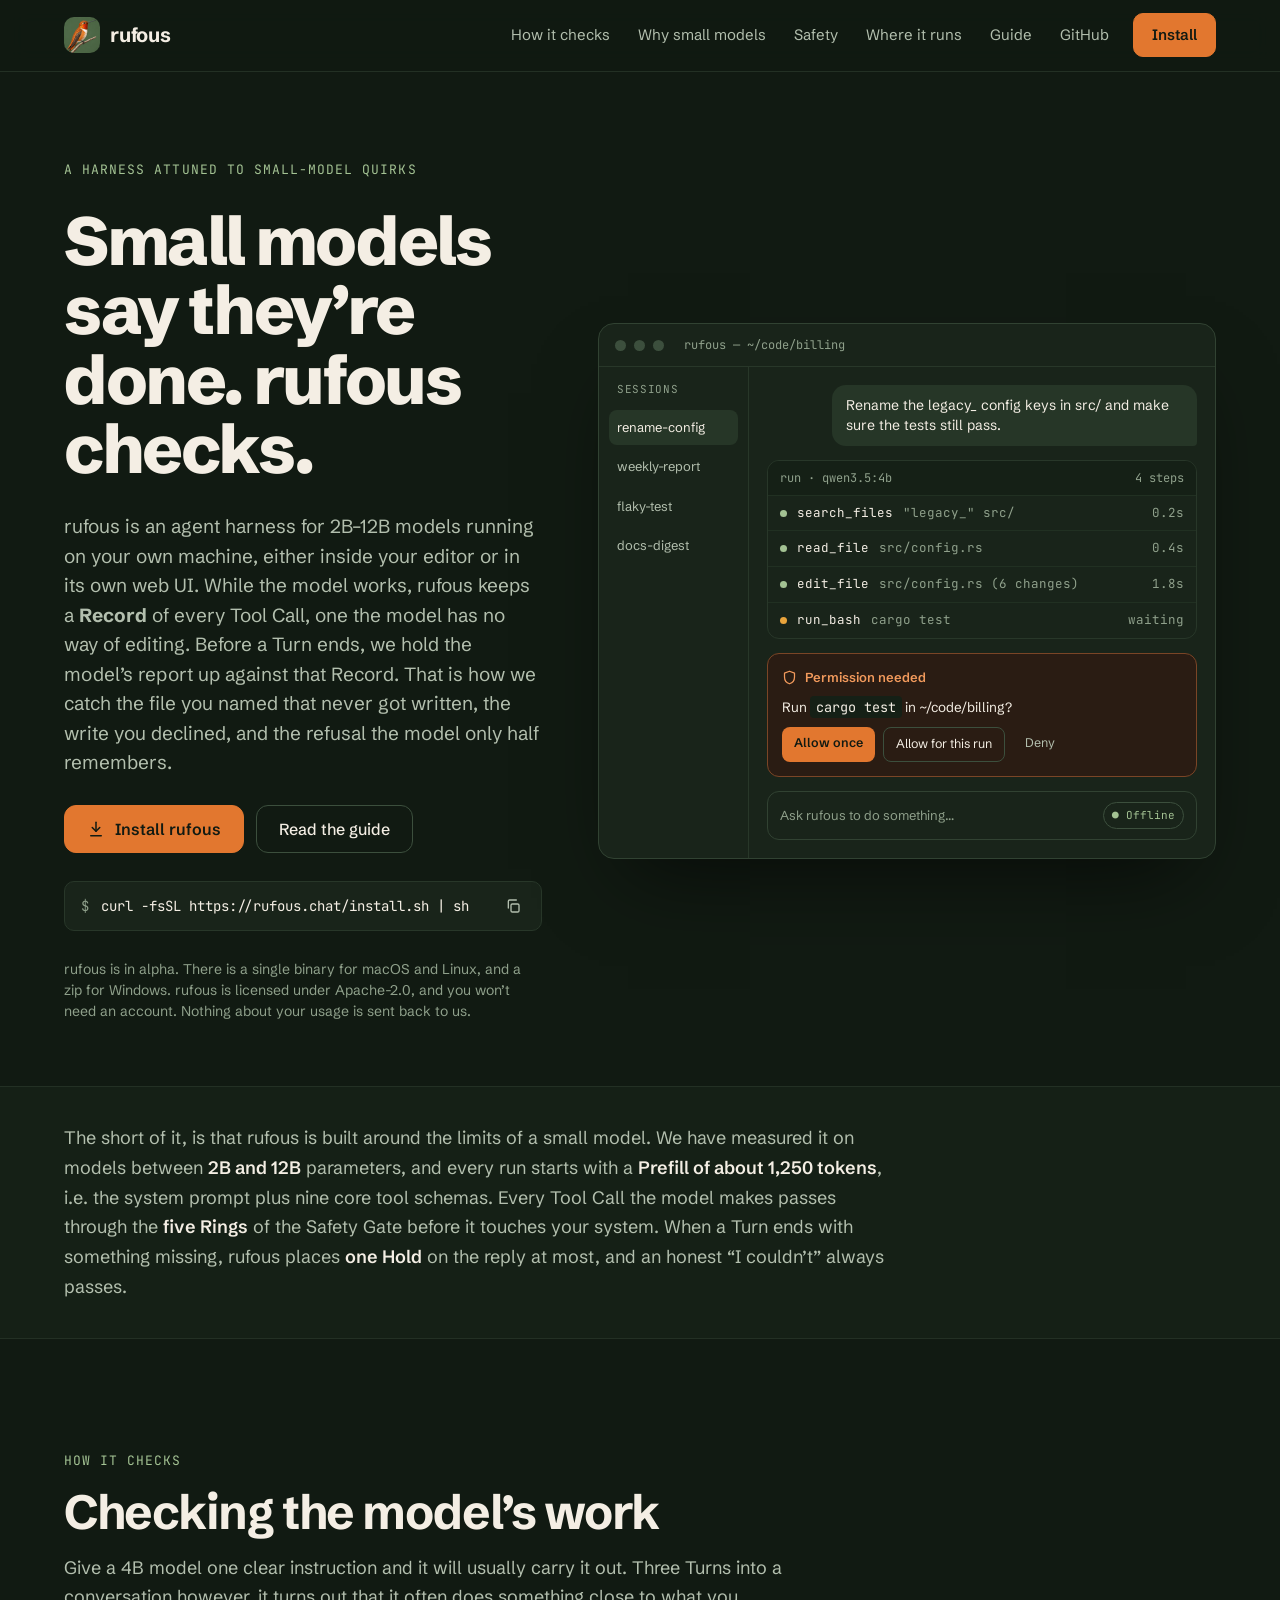
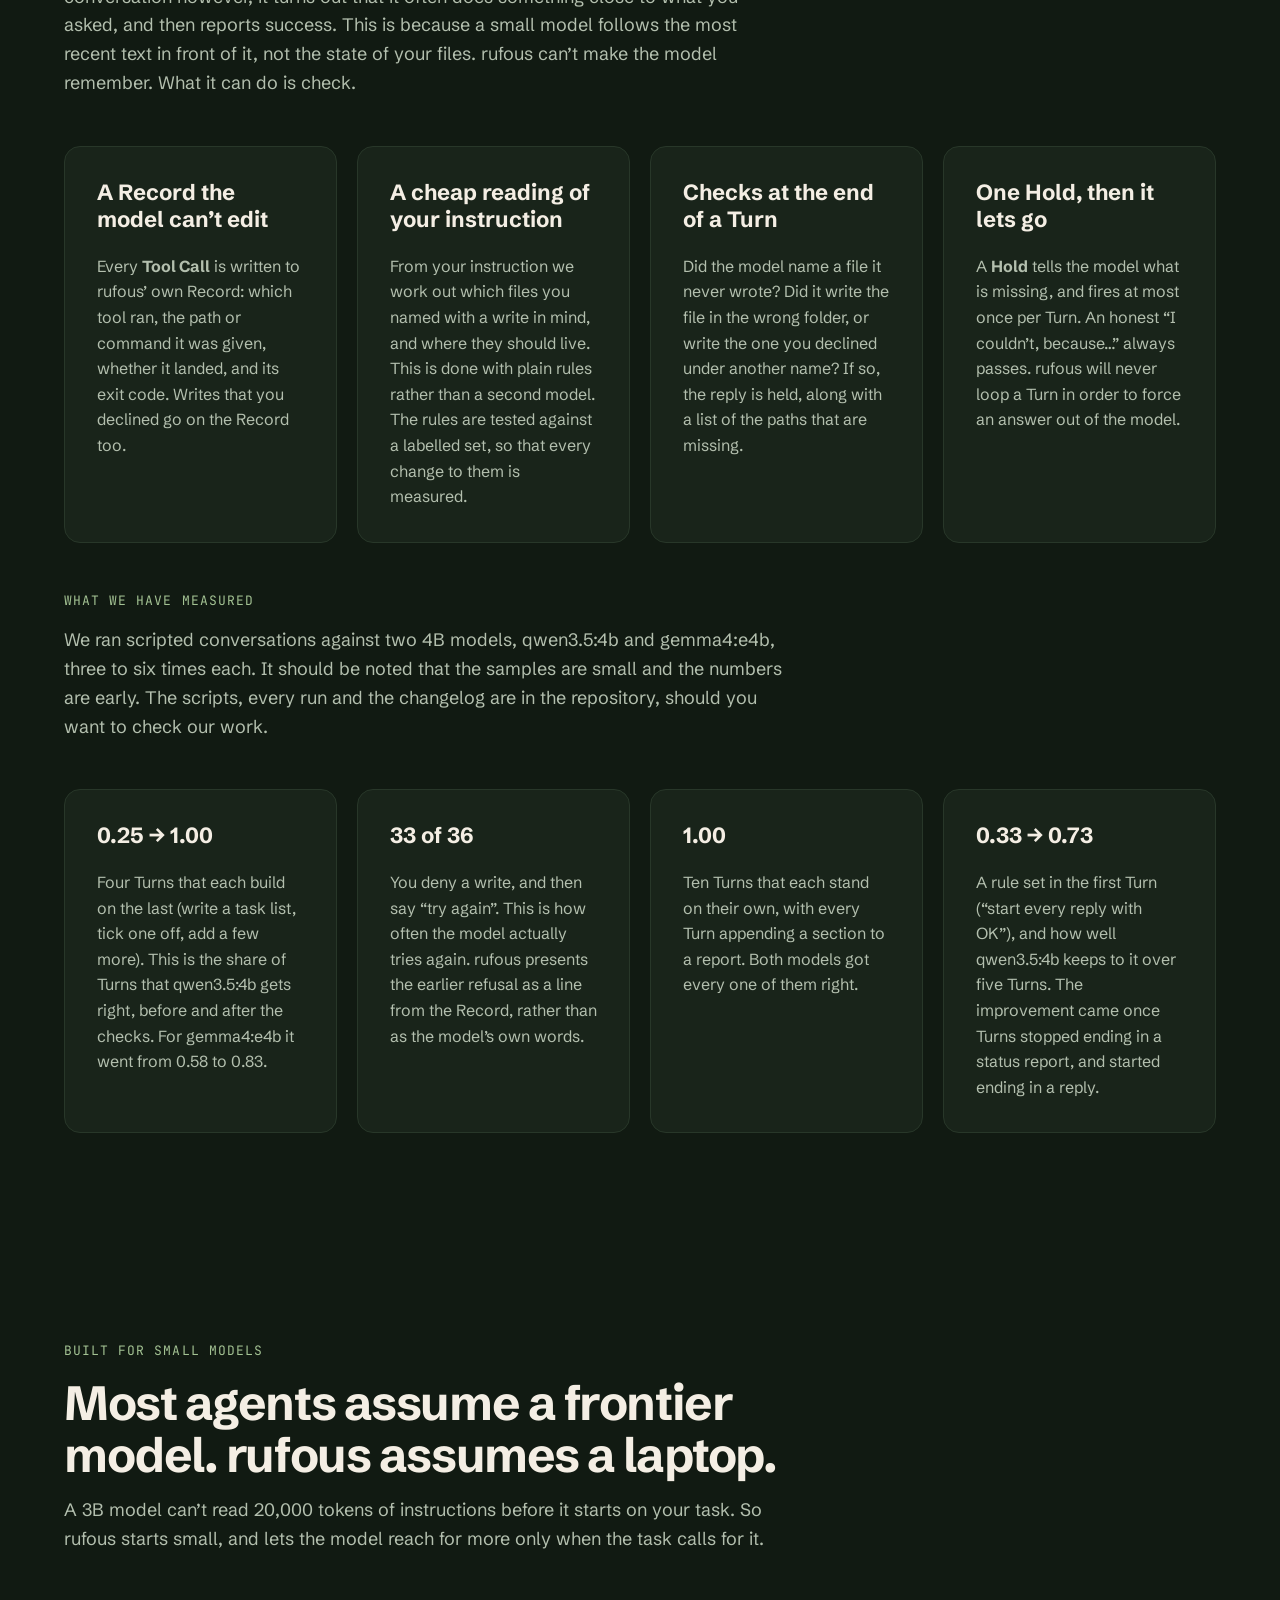
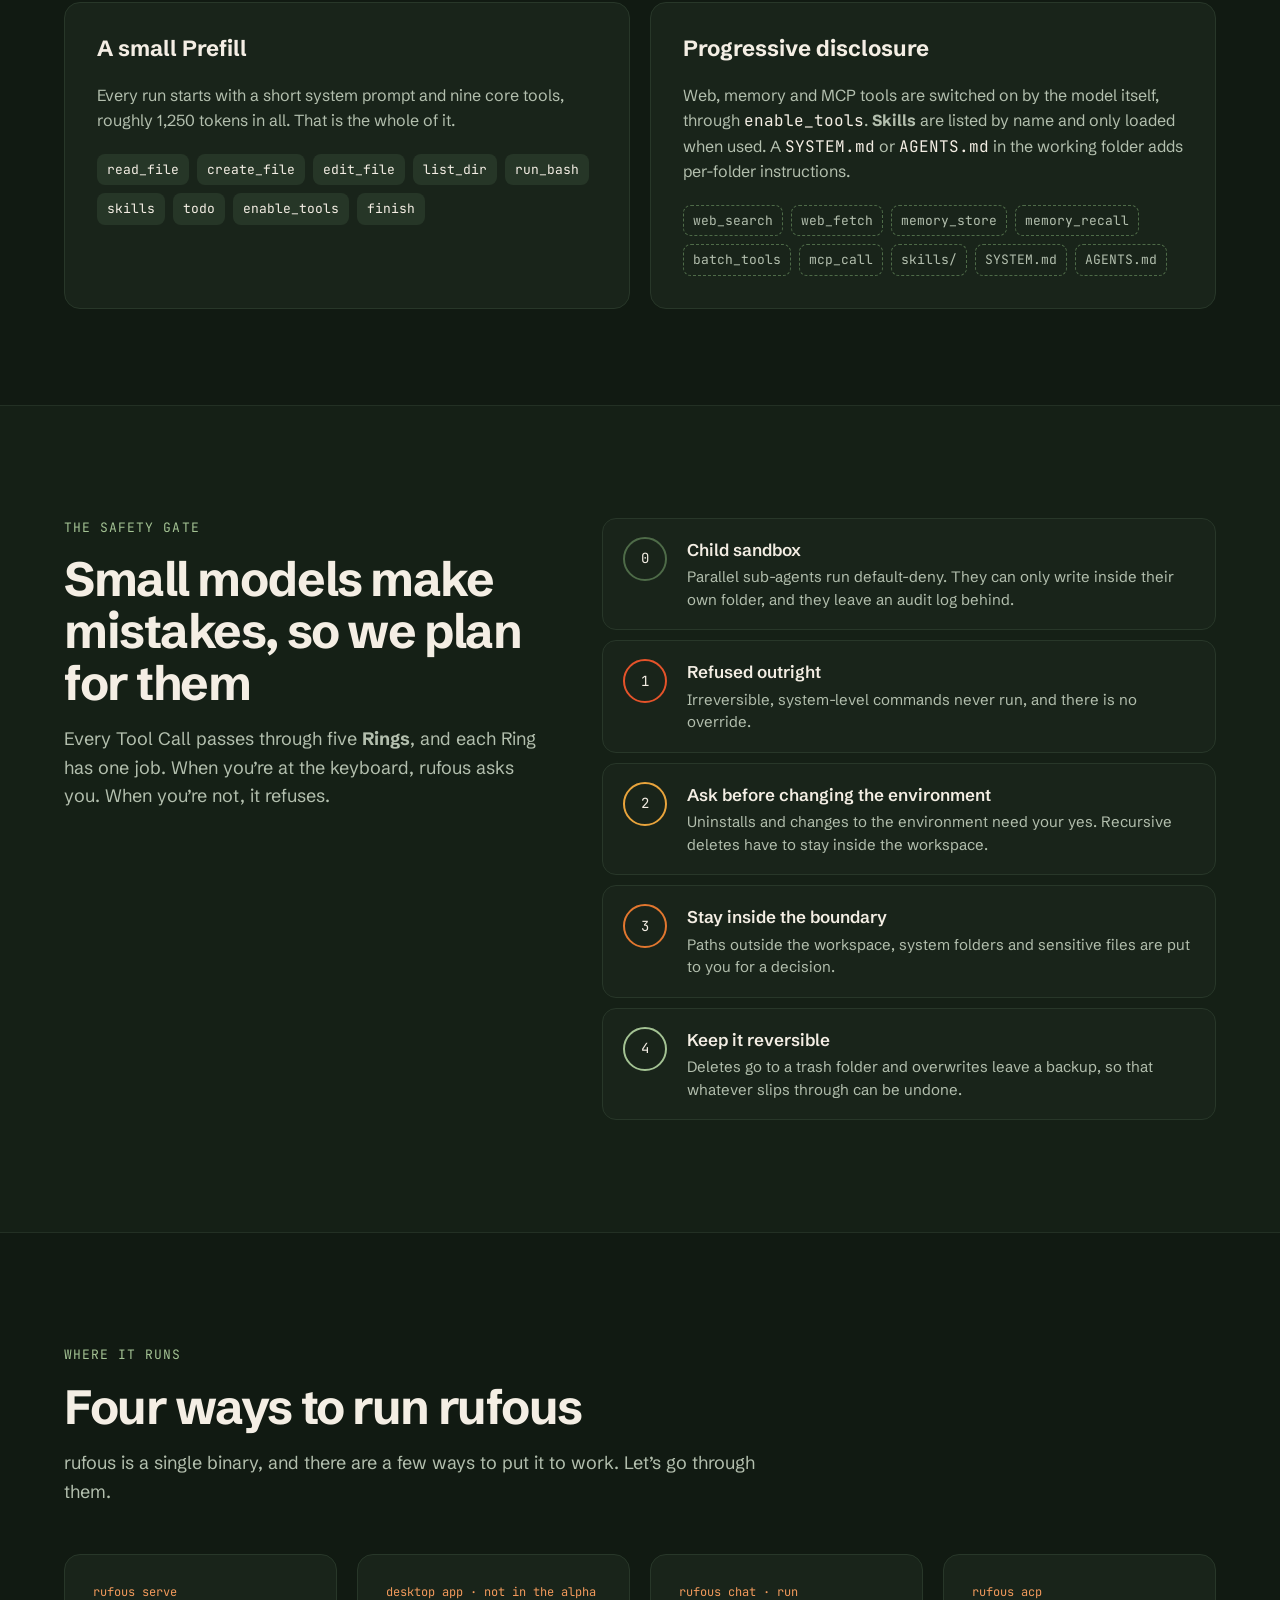
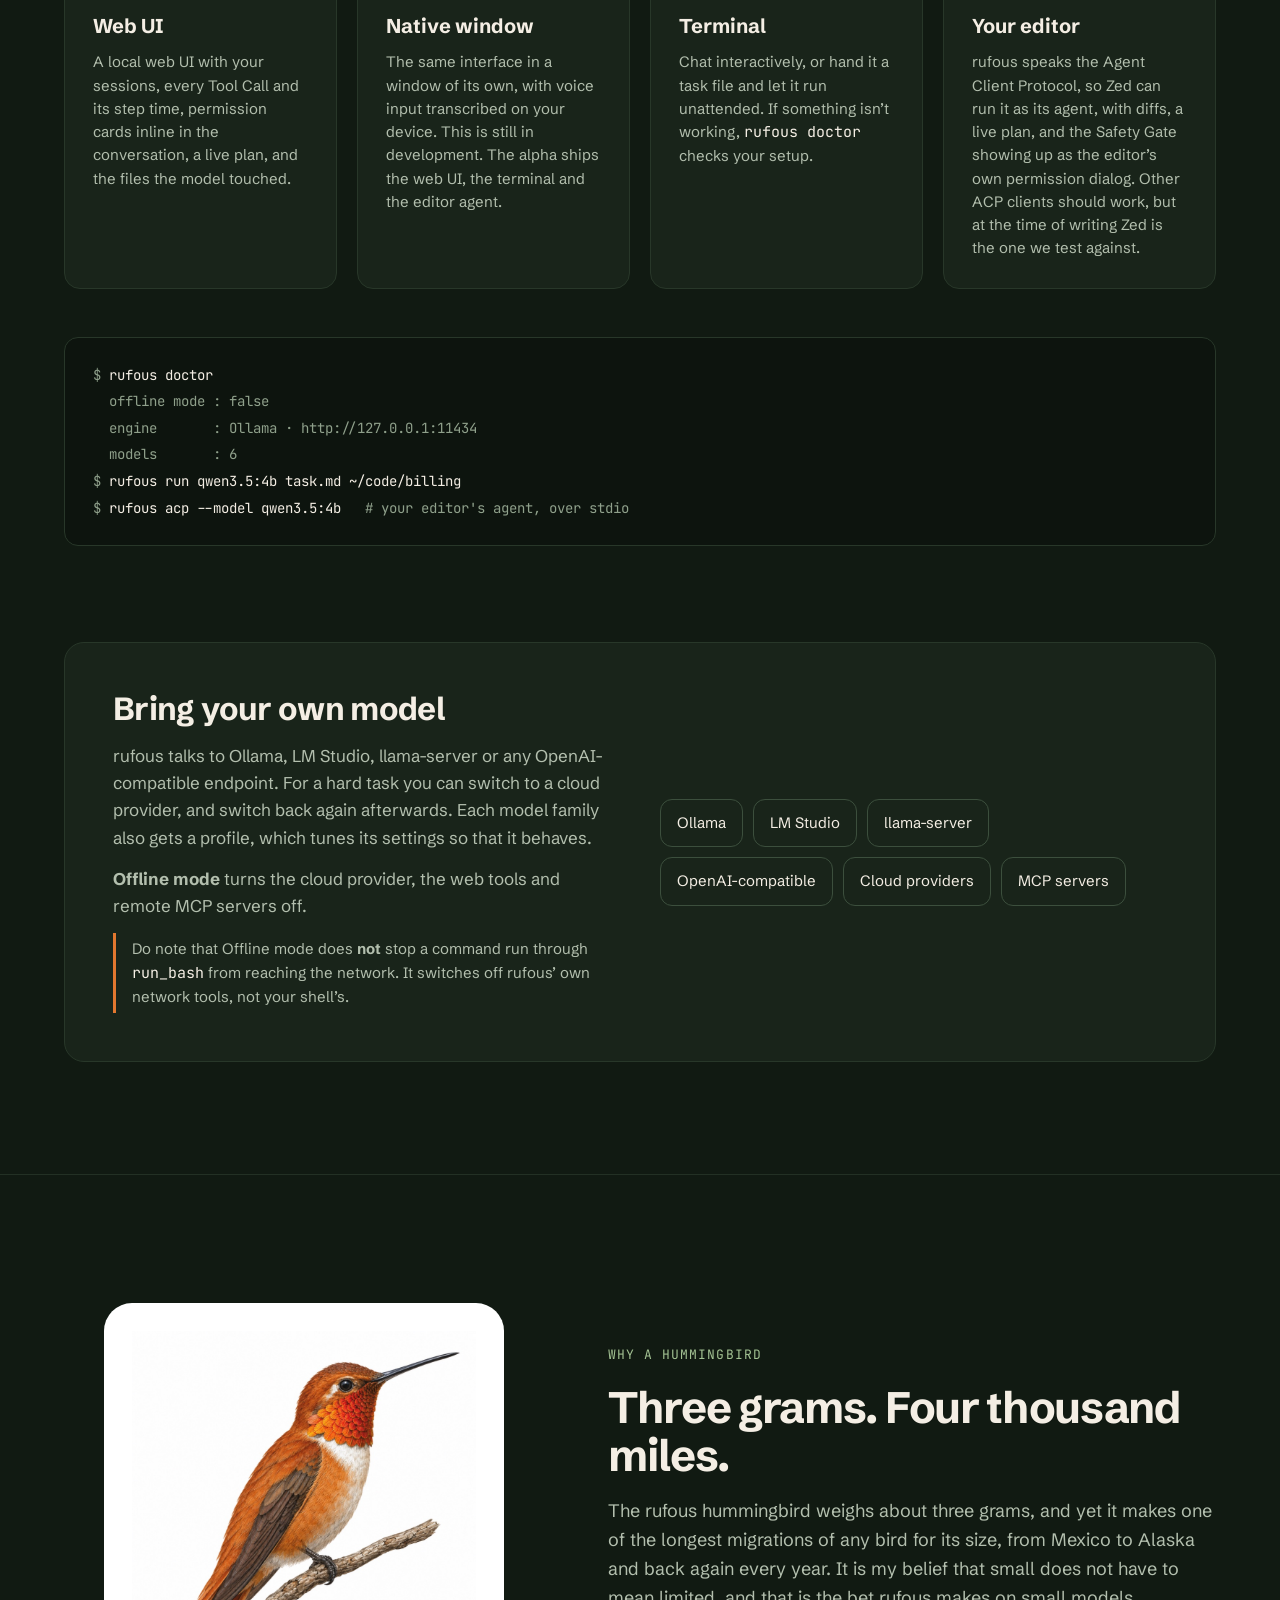
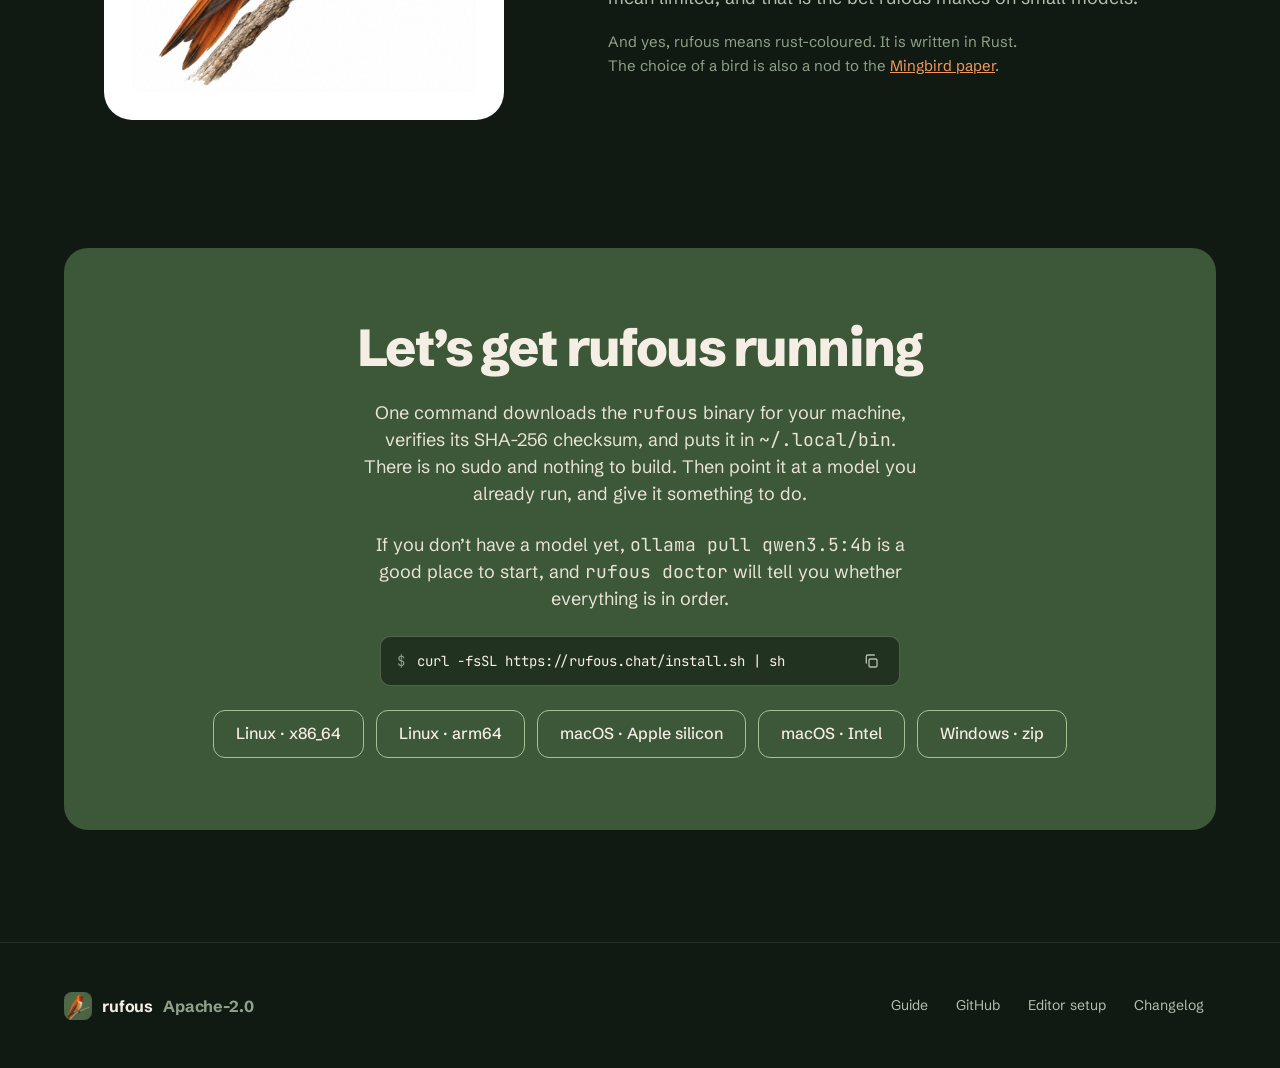
==== commit 95d57981: "Social card and the tagline "a harness attuned to small-model quirks" assets/img/social-card.png (12" ====
--- a/index.html
+++ b/index.html
@@ -3,17 +3,20 @@
 <head>
   <meta charset="utf-8">
   <meta name="viewport" content="width=device-width, initial-scale=1">
-  <title>rufous: a local agent that checks a small model’s work</title>
+  <title>rufous: a harness attuned to small-model quirks</title>
   <meta name="description" content="rufous is an agent harness for 2B–12B models running on your own machine. It keeps its own Record of every Tool Call the model makes, and before a Turn ends it checks the model’s report against that Record. It runs in your editor over ACP, or in its own web UI.">
   <meta name="theme-color" content="#111A12">
   <link rel="canonical" href="https://rufous.chat/">
 
   <meta property="og:type" content="website">
   <meta property="og:url" content="https://rufous.chat/">
-  <meta property="og:title" content="rufous: a local agent that checks a small model’s work">
+  <meta property="og:title" content="rufous: a harness attuned to small-model quirks">
   <meta property="og:description" content="Small models will tell you they are done. rufous checks. An agent harness for 2B–12B models that runs on your own machine, and asks before it acts.">
-  <meta property="og:image" content="https://rufous.chat/assets/img/rufous-icon-512.png">
-  <meta name="twitter:card" content="summary">
+  <meta property="og:image" content="https://rufous.chat/assets/img/social-card.png">
+  <meta property="og:image:width" content="1200">
+  <meta property="og:image:height" content="630">
+  <meta property="og:image:alt" content="rufous: Small models say they’re done. rufous checks. A harness attuned to small-model quirks, beside a painting of a rufous hummingbird.">
+  <meta name="twitter:card" content="summary_large_image">
 
   <link rel="icon" href="assets/img/favicon.svg" type="image/svg+xml">
   <link rel="icon" href="assets/img/favicon-32.png" sizes="32x32" type="image/png">
@@ -55,7 +58,7 @@
   <!-- Hero -->
   <section id="top" class="hero container">
     <div class="hero-copy">
-      <p class="eyebrow">An alpha release, written in Rust</p>
+      <p class="eyebrow">A harness attuned to small-model quirks</p>
       <h1>Small models say they’re done. rufous checks.</h1>
       <p class="hero-sub">rufous is an agent harness for 2B–12B models running on your own machine, either inside your editor or in its own web UI. While the model works, rufous keeps a <strong>Record</strong> of every Tool Call, one the model has no way of editing. Before a Turn ends, we hold the model’s report up against that Record. That is how we catch the file you named that never got written, the write you declined, and the refusal the model only half remembers.</p>
       <div class="hero-ctas">
@@ -73,7 +76,7 @@
           <svg class="icon-check" aria-hidden="true" width="16" height="16" viewBox="0 0 24 24" fill="none" stroke="currentColor" stroke-width="2.4" stroke-linecap="round" stroke-linejoin="round"><path d="m5 12 5 5 9-10"/></svg>
         </button>
       </div>
-      <p class="hero-note">There is a single binary for macOS and Linux, and a zip for Windows. rufous is licensed under Apache-2.0, and you won’t need an account. Nothing about your usage is sent back to us.</p>
+      <p class="hero-note">rufous is in alpha. There is a single binary for macOS and Linux, and a zip for Windows. rufous is licensed under Apache-2.0, and you won’t need an account. Nothing about your usage is sent back to us.</p>
     </div>
 
     <div class="hero-visual">
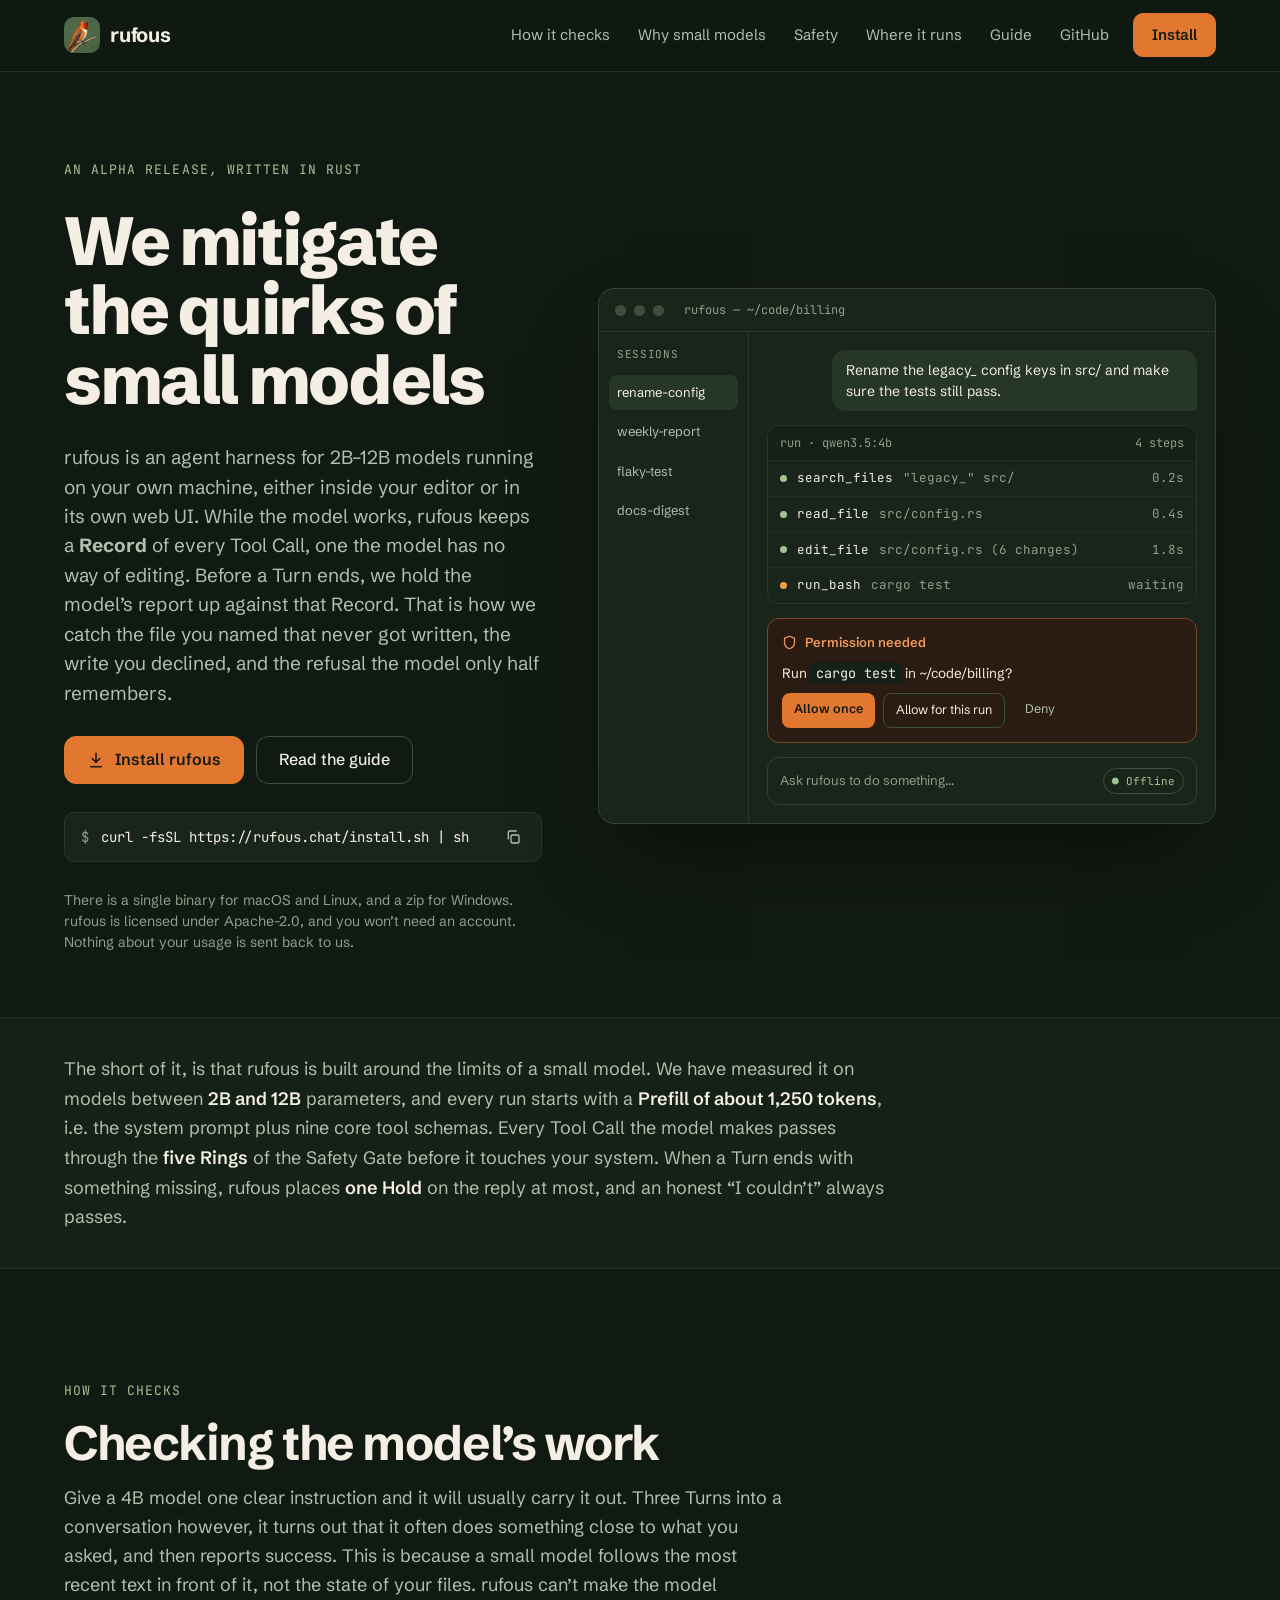
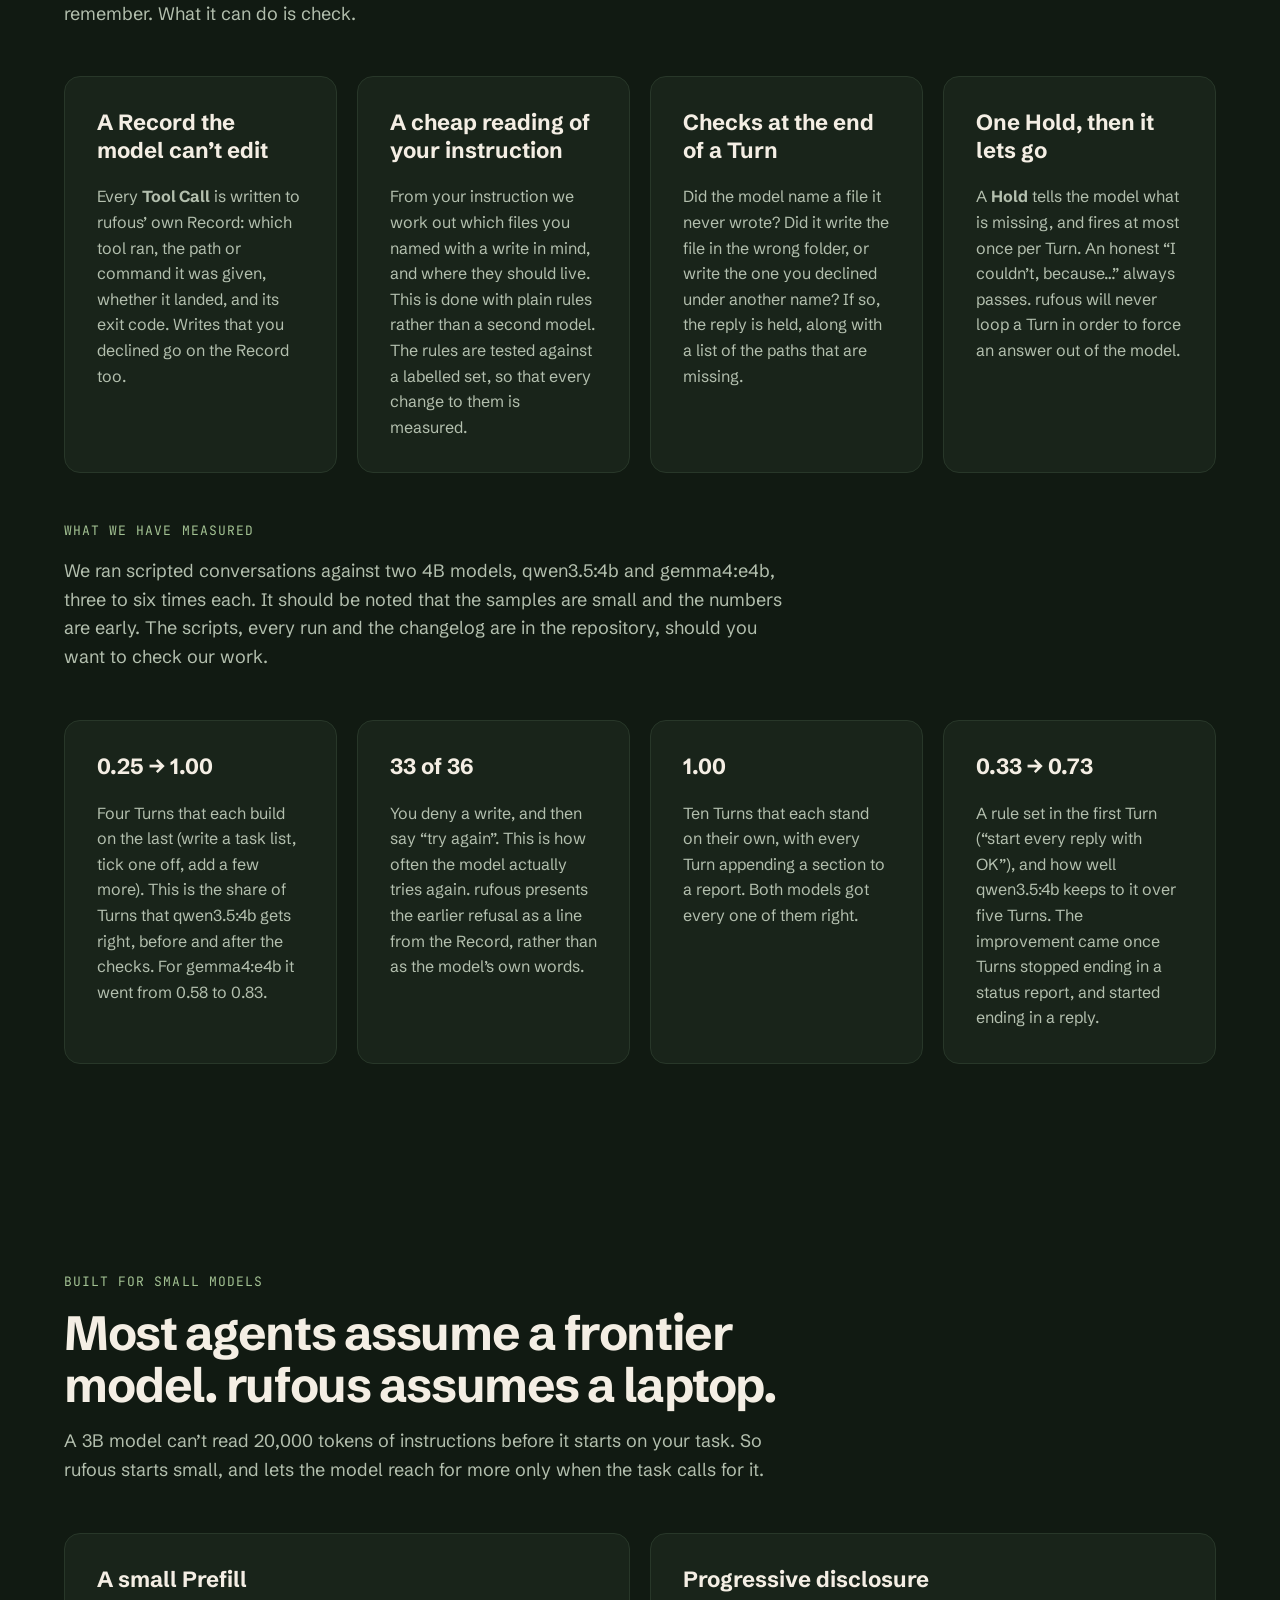
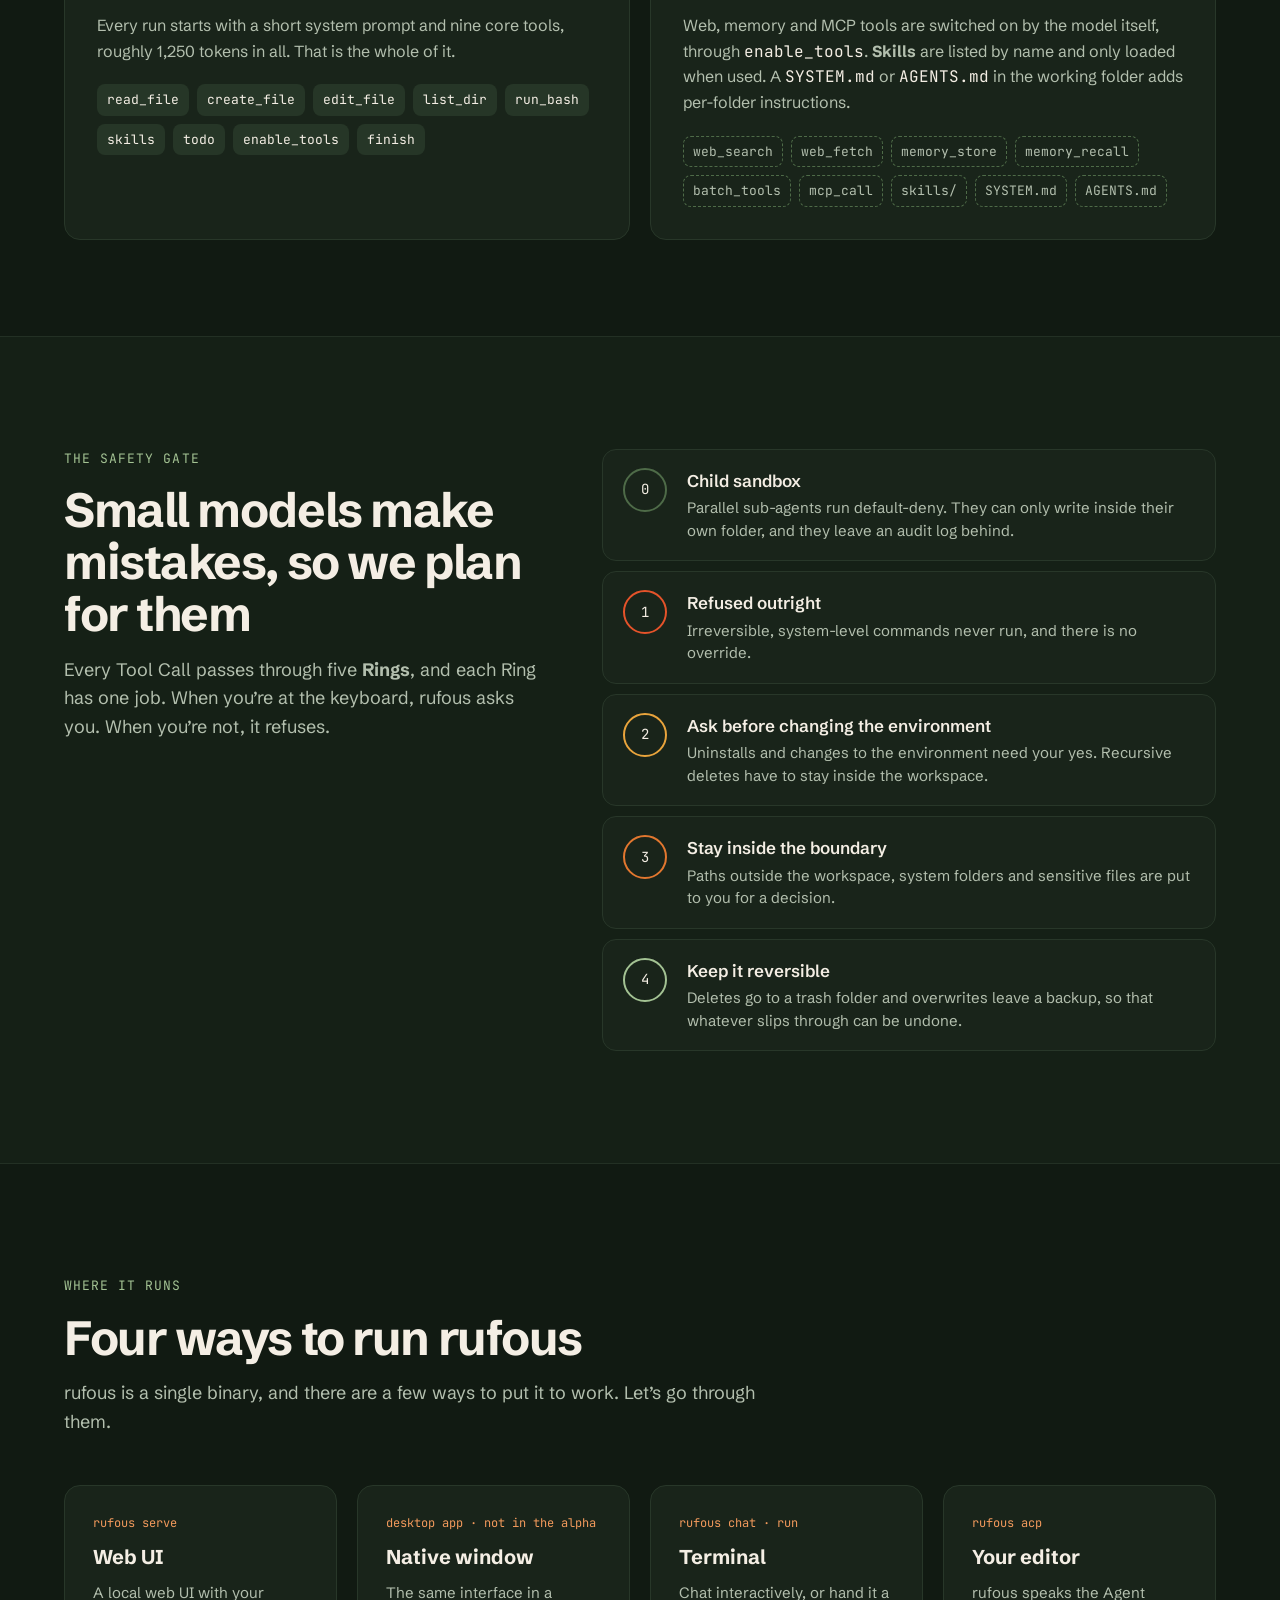
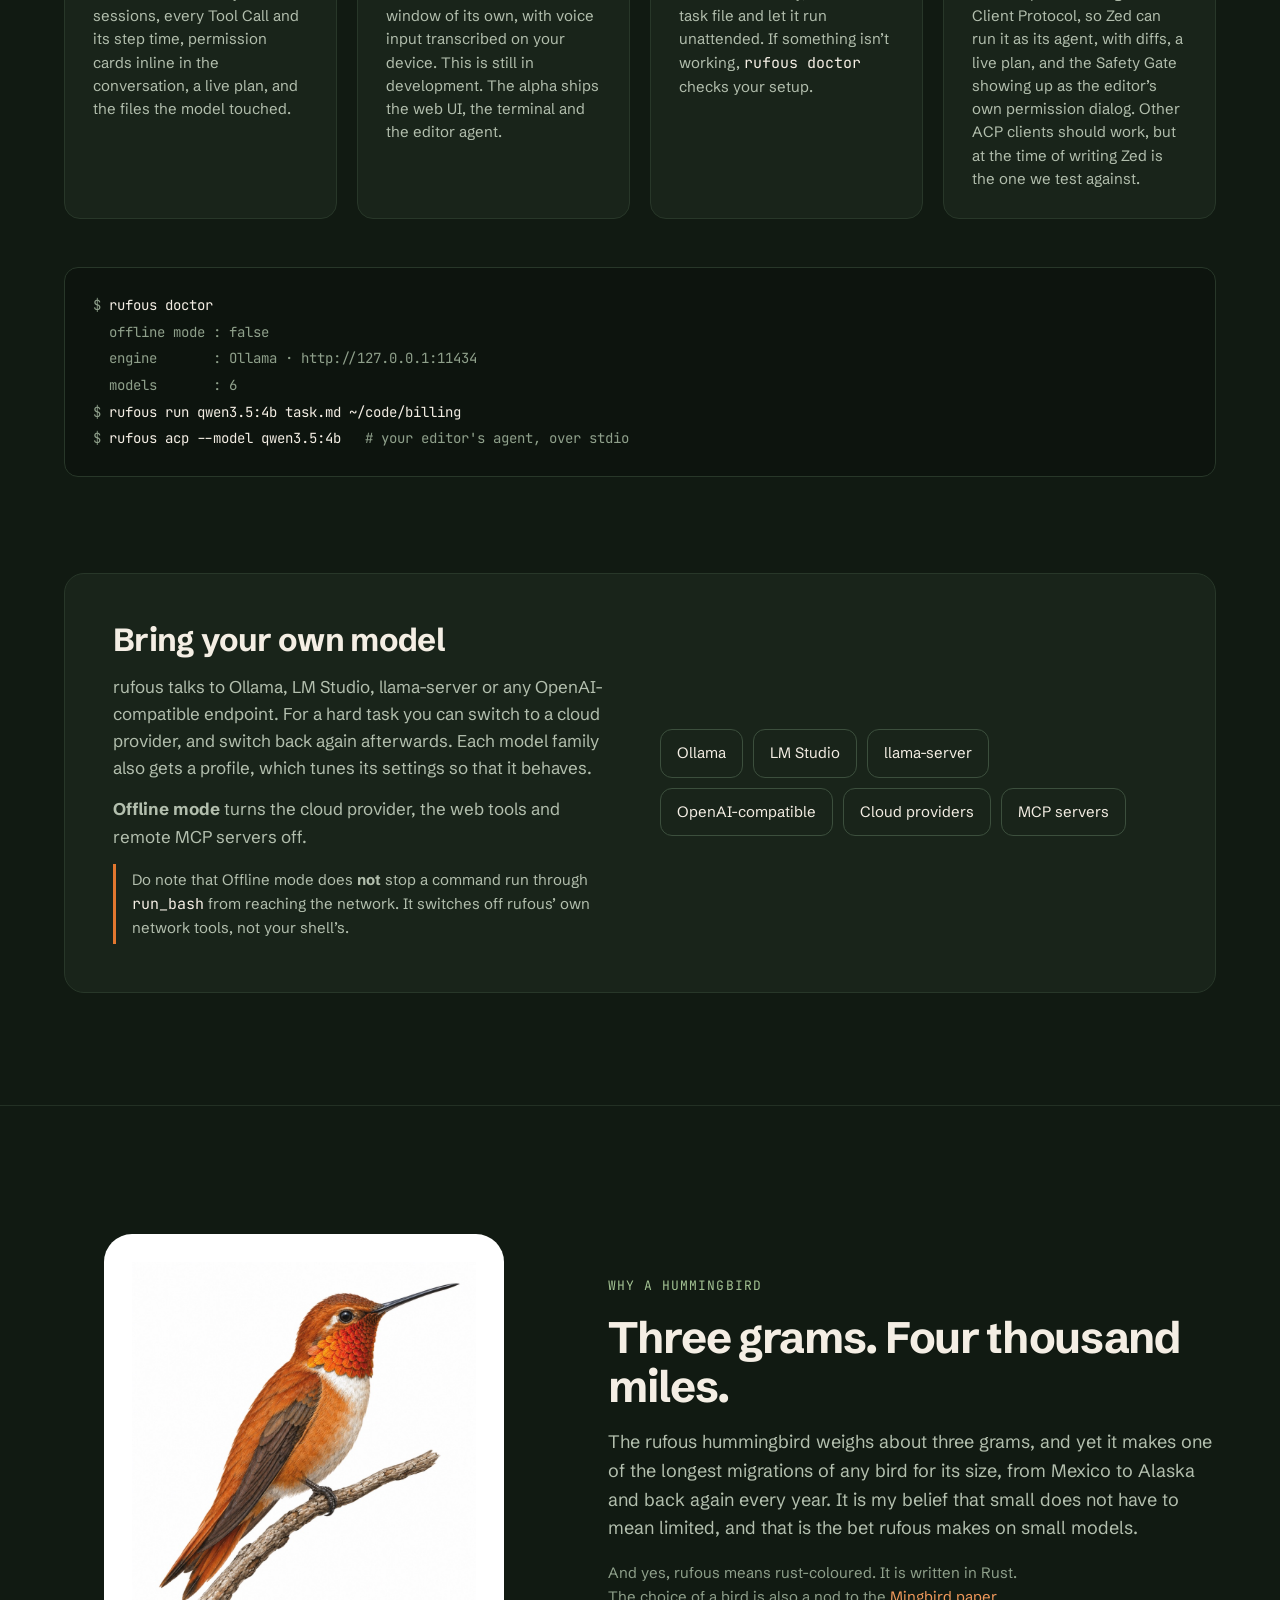
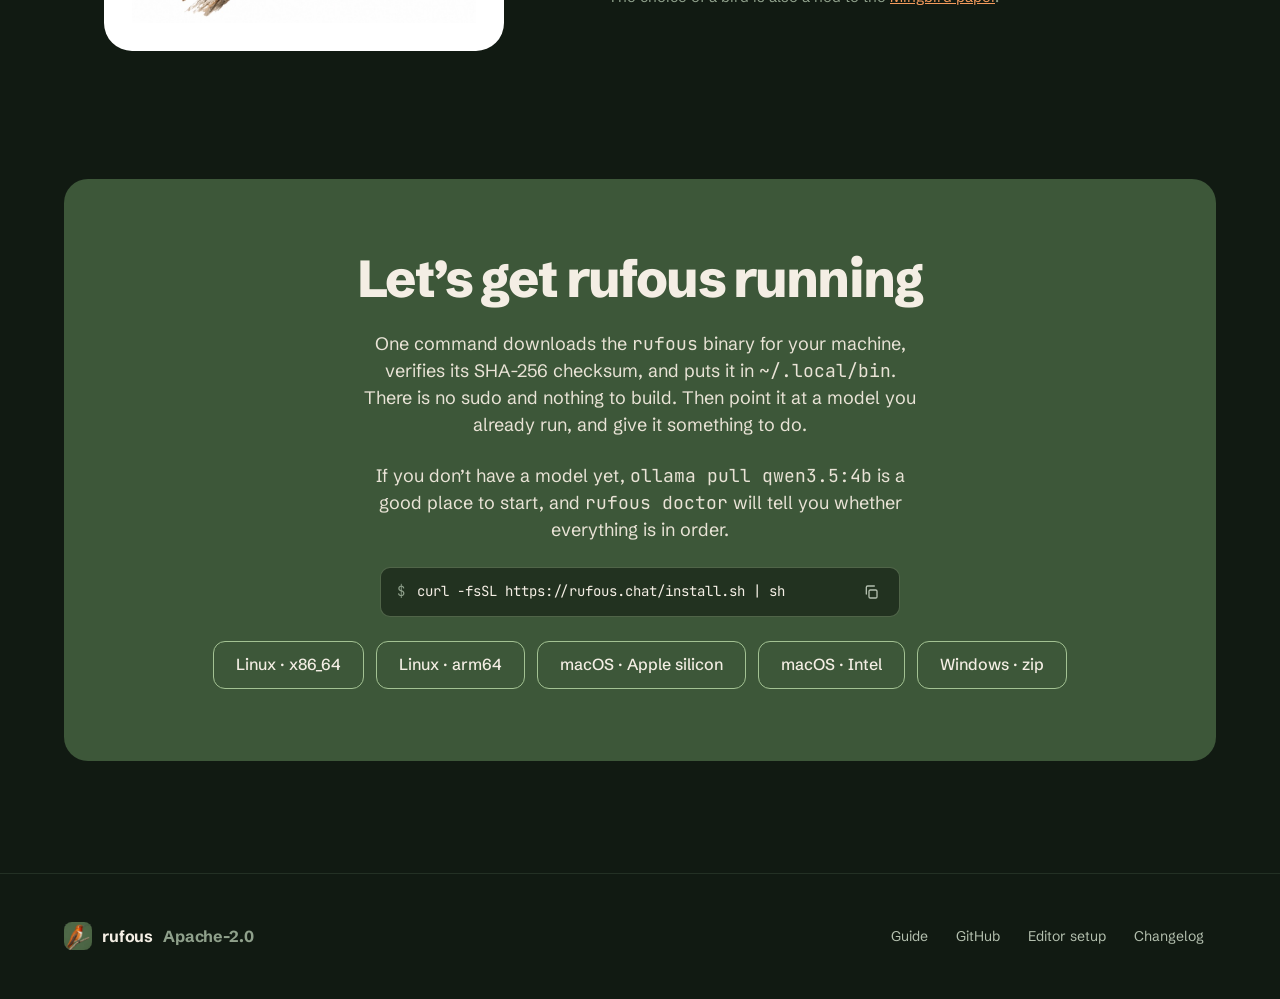
==== commit ee16e057: "Headline: "We mitigate the quirks of small models" Replaces "Small models say they're done. rufous c" ====
--- a/index.html
+++ b/index.html
@@ -11,11 +11,11 @@
   <meta property="og:type" content="website">
   <meta property="og:url" content="https://rufous.chat/">
   <meta property="og:title" content="rufous: a harness attuned to small-model quirks">
-  <meta property="og:description" content="Small models will tell you they are done. rufous checks. An agent harness for 2B–12B models that runs on your own machine, and asks before it acts.">
+  <meta property="og:description" content="A harness attuned to small-model quirks. It runs 2B–12B models on your own machine, checks their work before a Turn ends, and asks before it acts.">
   <meta property="og:image" content="https://rufous.chat/assets/img/social-card.png">
   <meta property="og:image:width" content="1200">
   <meta property="og:image:height" content="630">
-  <meta property="og:image:alt" content="rufous: Small models say they’re done. rufous checks. A harness attuned to small-model quirks, beside a painting of a rufous hummingbird.">
+  <meta property="og:image:alt" content="rufous: We mitigate the quirks of small models. A harness for 2B–12B models on your own machine, beside a painting of a rufous hummingbird.">
   <meta name="twitter:card" content="summary_large_image">
 
   <link rel="icon" href="assets/img/favicon.svg" type="image/svg+xml">
@@ -58,8 +58,8 @@
   <!-- Hero -->
   <section id="top" class="hero container">
     <div class="hero-copy">
-      <p class="eyebrow">A harness attuned to small-model quirks</p>
-      <h1>Small models say they’re done. rufous checks.</h1>
+      <p class="eyebrow">An alpha release, written in Rust</p>
+      <h1>We mitigate the quirks of small models</h1>
       <p class="hero-sub">rufous is an agent harness for 2B–12B models running on your own machine, either inside your editor or in its own web UI. While the model works, rufous keeps a <strong>Record</strong> of every Tool Call, one the model has no way of editing. Before a Turn ends, we hold the model’s report up against that Record. That is how we catch the file you named that never got written, the write you declined, and the refusal the model only half remembers.</p>
       <div class="hero-ctas">
         <a class="btn btn-primary" href="#download">
@@ -76,7 +76,7 @@
           <svg class="icon-check" aria-hidden="true" width="16" height="16" viewBox="0 0 24 24" fill="none" stroke="currentColor" stroke-width="2.4" stroke-linecap="round" stroke-linejoin="round"><path d="m5 12 5 5 9-10"/></svg>
         </button>
       </div>
-      <p class="hero-note">rufous is in alpha. There is a single binary for macOS and Linux, and a zip for Windows. rufous is licensed under Apache-2.0, and you won’t need an account. Nothing about your usage is sent back to us.</p>
+      <p class="hero-note">There is a single binary for macOS and Linux, and a zip for Windows. rufous is licensed under Apache-2.0, and you won’t need an account. Nothing about your usage is sent back to us.</p>
     </div>
 
     <div class="hero-visual">
